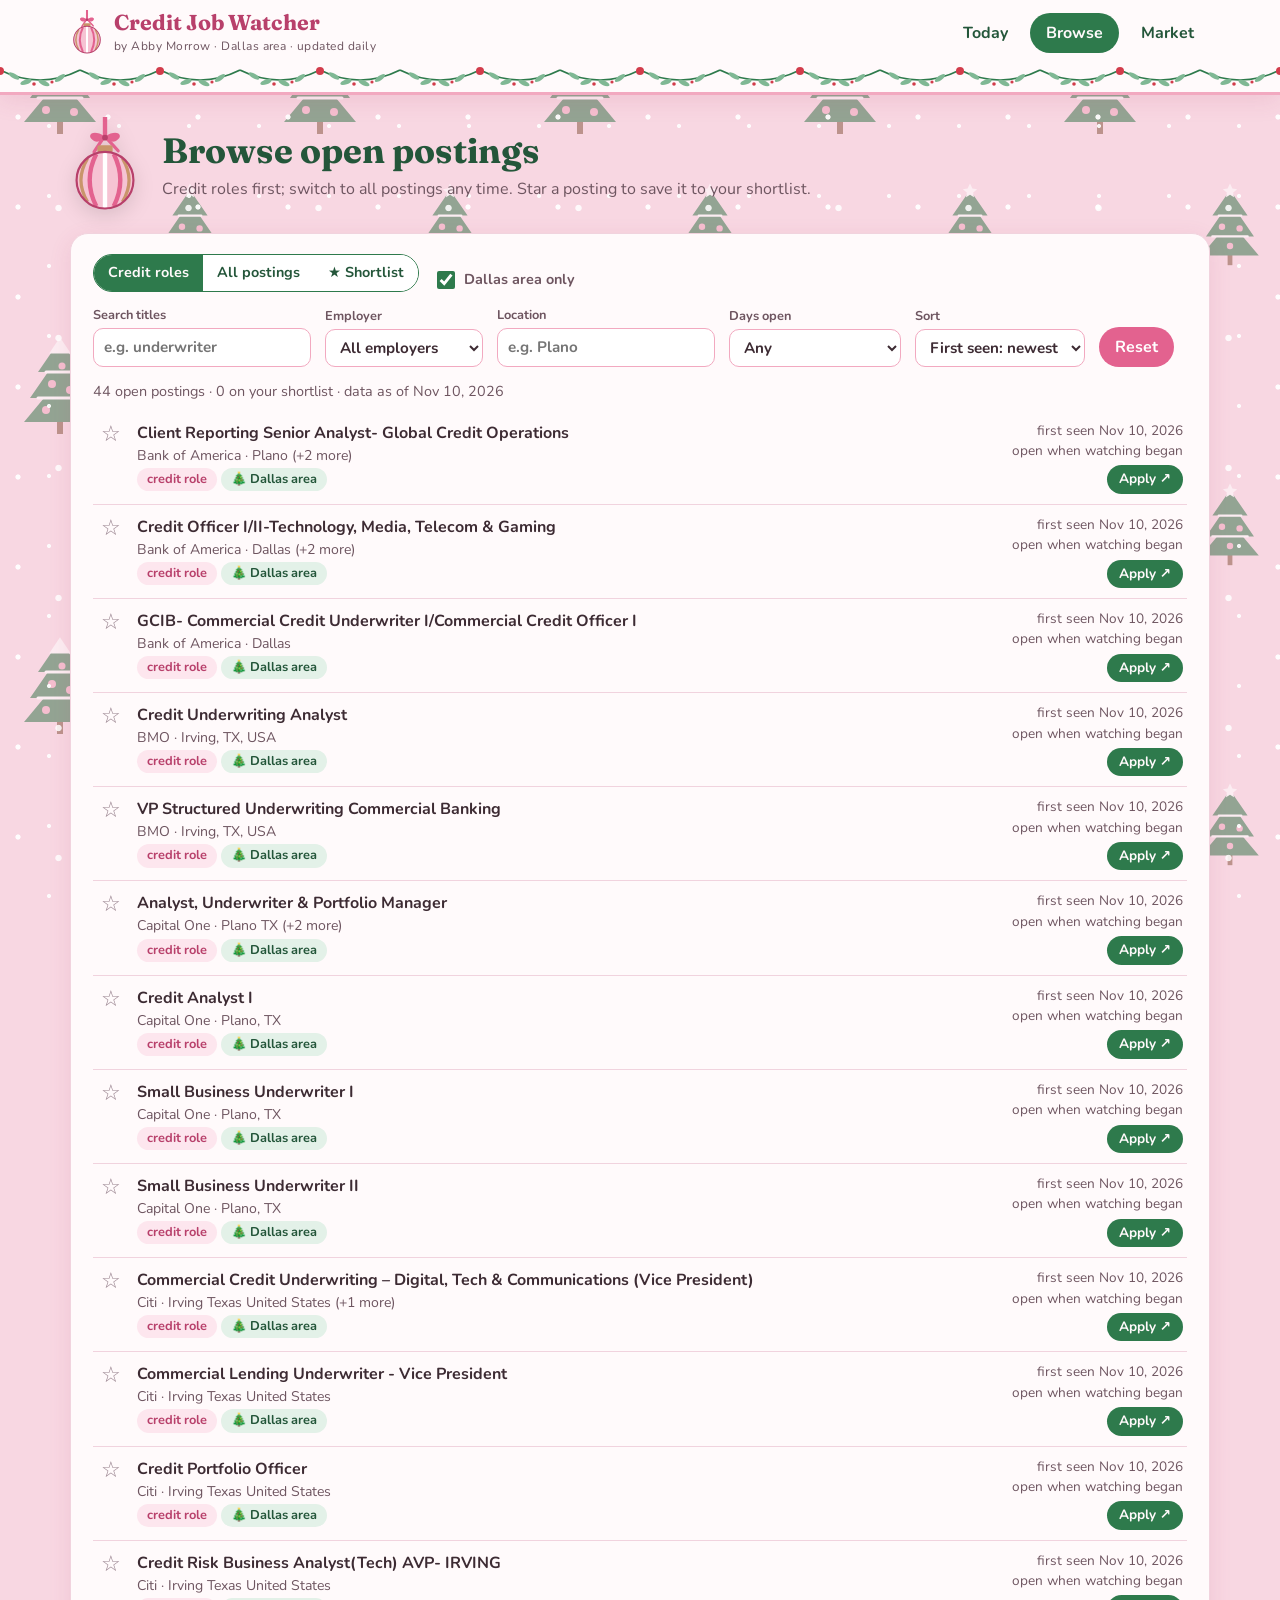
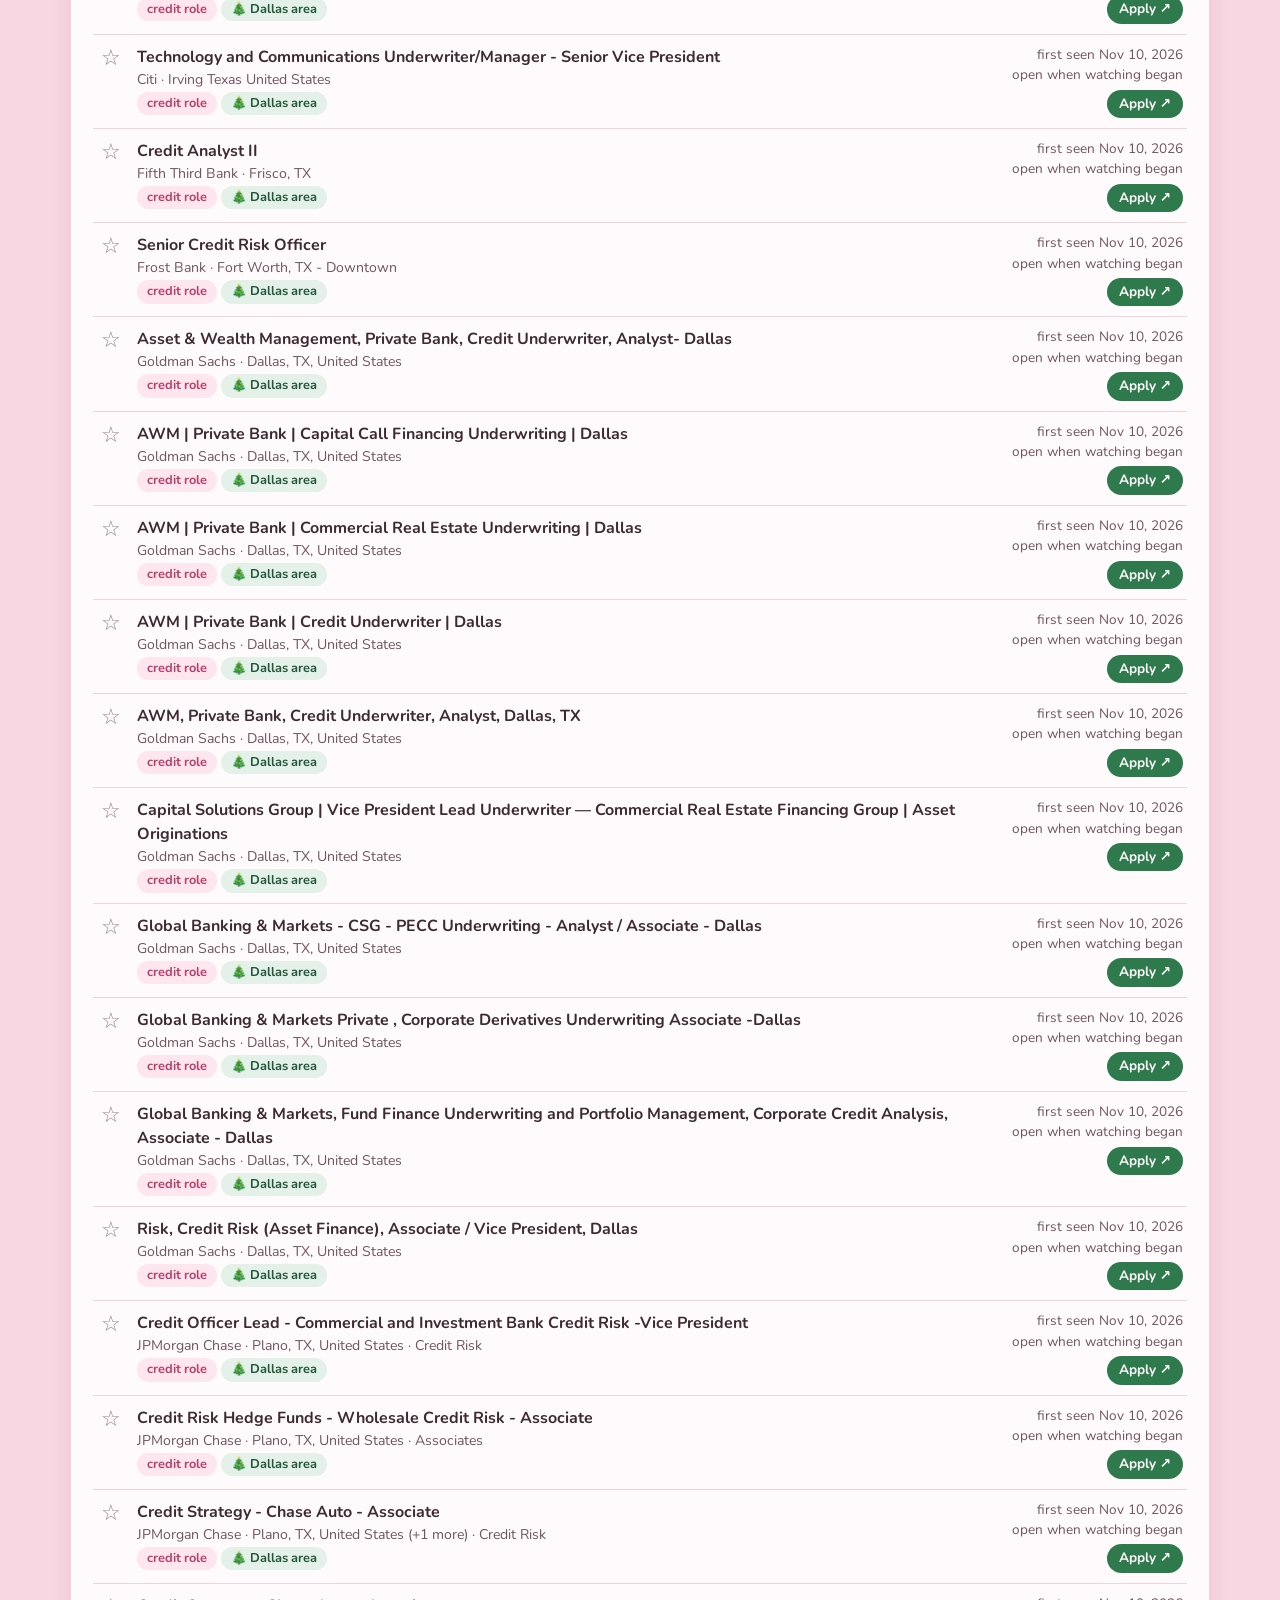
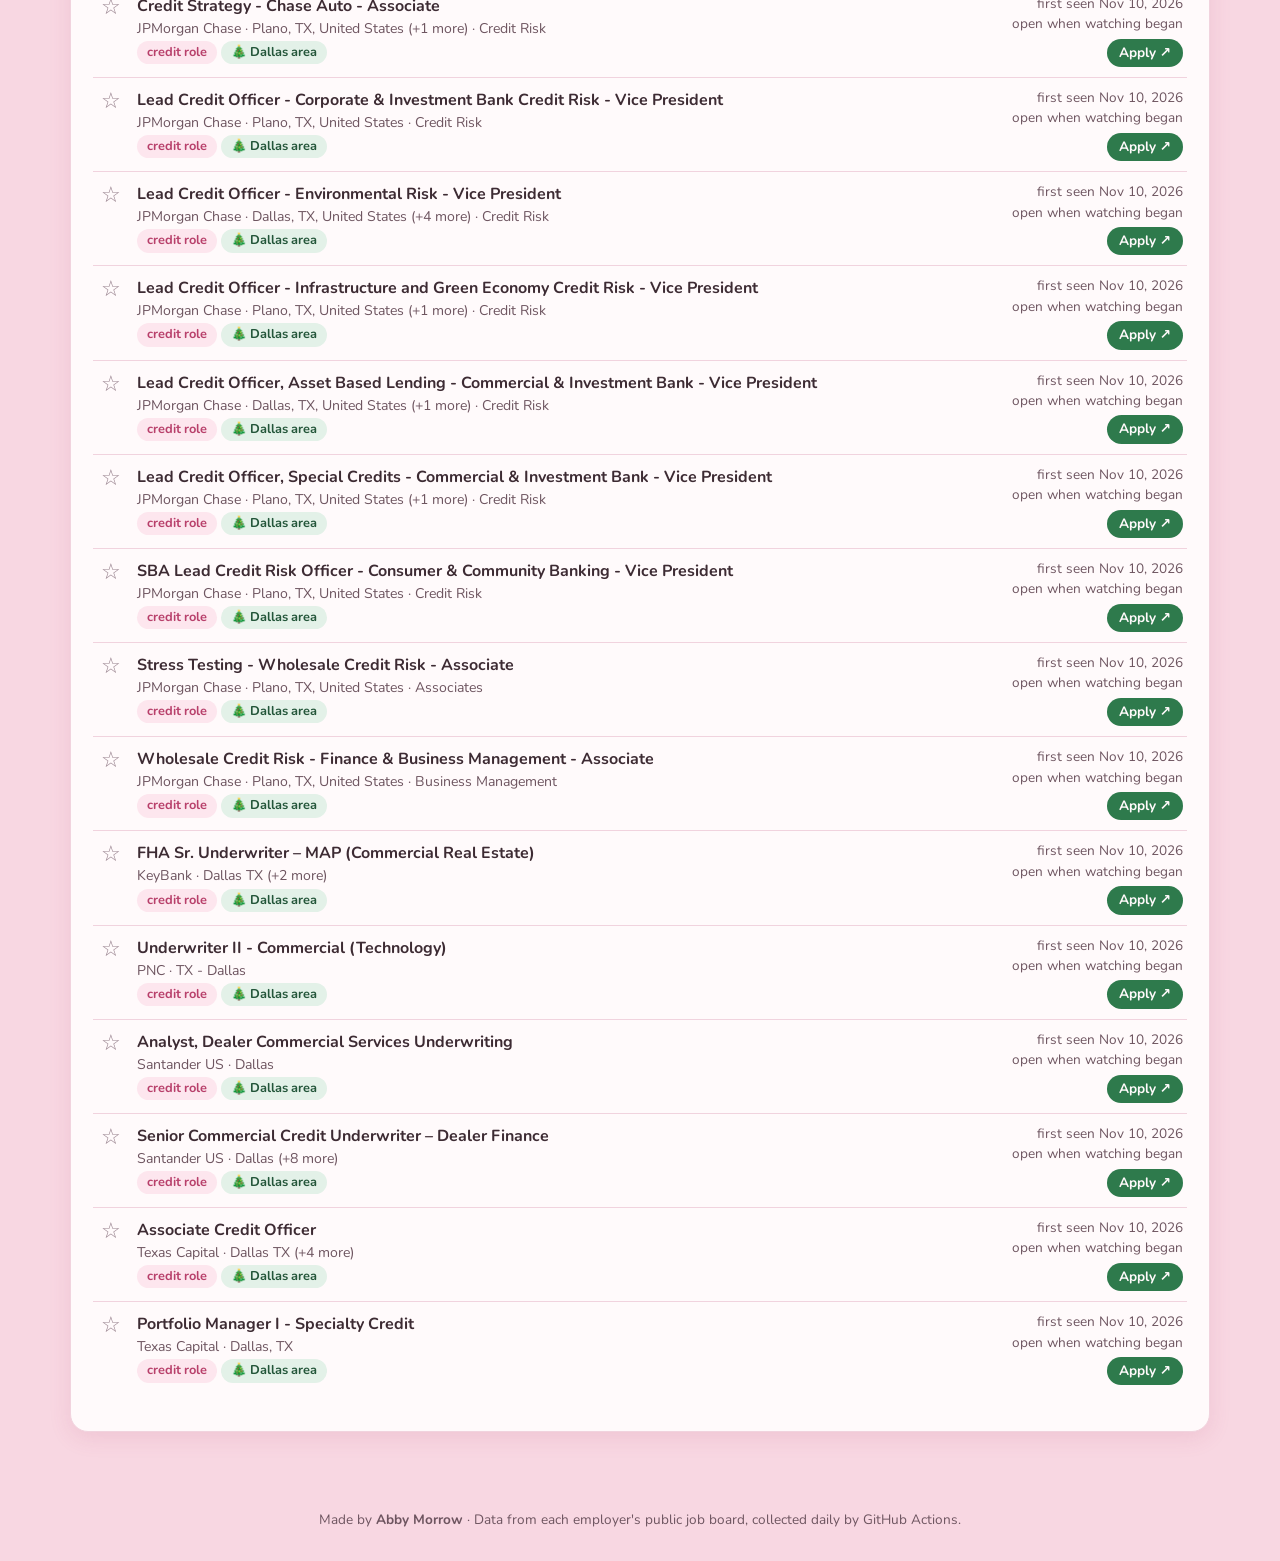
==== browse.html @ 388fac2d "Remove bow emojis Co-Authored-By: Claude Opus 5.5 <noreply@anthropic.com> Claude-Session: https://cl" ====
<!DOCTYPE html>
<html lang="en">
<head>
<meta charset="utf-8">
<meta name="viewport" content="width=device-width, initial-scale=1">
<title>Browse · Dallas Credit Job Watcher</title>
<meta name="description" content="A daily watch of credit analyst openings at Dallas-area lenders.">
<meta name="theme-color" content="#e3628f">
<link rel="manifest" href="manifest.webmanifest">
<link rel="icon" href="icons/ornament.svg" type="image/svg+xml">
<link rel="apple-touch-icon" href="icons/icon-192.png">
<link rel="preconnect" href="https://fonts.googleapis.com">
<link rel="stylesheet" href="https://fonts.googleapis.com/css2?family=Fraunces:wght@600;700&family=Nunito:wght@400;700&display=swap">
<link rel="stylesheet" href="assets/style.css">
</head>
<body>
<nav class="nav">
  <div class="nav-inner">
    <a class="brand" href="./"><img src="icons/ornament.svg" alt=""><span><b>Credit Job Watcher</b><small>by Abby Morrow · Dallas area · updated daily</small></span></a>
    <div class="nav-links">
      <a href="./">Today</a>
      <a href="browse.html" aria-current="page">Browse</a>
      <a href="market.html">Market</a>
    </div>
  </div>
  <span class="garland" aria-hidden="true"></span>
</nav>
<main>
<div class="offline-note">You're offline: showing the last data this device loaded.</div>
<div class="hero">
  <img class="mascot" src="assets/snoopy.png" alt="" onerror="this.src='icons/ornament.svg';this.onerror=null;this.style.width='70px'">
  <div><h1>Browse open postings</h1><p>Credit roles first; switch to all postings any time. Star a posting to save it to your shortlist.</p></div>
</div>
<div class="card">
  <div class="controls">
    <div class="seg" role="group" aria-label="Which postings">
      <button id="mode-role" aria-pressed="true">Credit roles</button>
      <button id="mode-all" aria-pressed="false">All postings</button>
      <button id="mode-star" aria-pressed="false">★ Shortlist</button>
    </div>
    <label class="check"><input type="checkbox" id="f-dallas" checked> Dallas area only</label>
  </div>
  <div class="controls">
    <label>Search titles<input id="f-q" type="search" placeholder="e.g. underwriter"></label>
    <label>Employer<select id="f-emp"><option value="">All employers</option></select></label>
    <label>Location<input id="f-loc" type="search" list="loc-list" placeholder="e.g. Plano"><datalist id="loc-list"></datalist></label>
    <label>Days open<select id="f-days">
      <option value="">Any</option><option value="0-1">New (0–1 days)</option><option value="0-7">7 days or less</option>
      <option value="8-30">8–30 days</option><option value="31-9999">More than 30 days</option></select></label>
    <label>Sort<select id="f-sort"><option value="new">First seen: newest</option><option value="old">First seen: oldest</option></select></label>
    <button class="btn" id="f-reset" type="button">Reset</button>
  </div>
  <p class="count" id="count"></p>
  <ul class="jobs" id="list"></ul>
  <p style="text-align:center"><button class="btn" id="more" type="button" hidden>Show more</button></p>
</div>
</main>
<footer>Made by <b>Abby Morrow</b> · Data from each employer's public job board, collected daily by GitHub Actions.</footer>
<script src="assets/common.js"></script>
<script src="assets/charts.js"></script>
<script src="assets/browse.js"></script>
</body>
</html>
---- assets/style.css ----
/* Pink Christmas theme — shared by every page. */
:root {
  --pink-bg: #f8d7e2;
  --pink: #f2a9c0;
  --rose: #e3628f;          /* credit-role series */
  --rose-deep: #b8406b;
  --berry: #d23c4b;
  --green: #2e7a4c;         /* all-postings series */
  --green-deep: #24563a;
  --mint: #a9d3bb;
  --gold: #c9956b;
  --cream: #fffafb;
  --snow: #ffffff;
  --ink: #3d2b33;
  --ink-2: #6e5560;
  --ink-3: #9a8590;
  --line: #f1d3de;
  --radius: 18px;
  --shadow: 0 6px 22px rgba(184, 64, 107, .12);
  --font-head: "Fraunces", "Playfair Display", Georgia, "Times New Roman", serif;
  --font-body: "Nunito", "Segoe UI", system-ui, -apple-system, sans-serif;
}

* { box-sizing: border-box; }
html { scroll-behavior: smooth; }
body {
  margin: 0;
  color: var(--ink);
  font: 16px/1.5 var(--font-body);
  background-color: var(--pink-bg);
  /* falling snow + little trees, drawn in CSS so the site needs no image downloads */
  background-image:
    radial-gradient(circle at 20% 30%, rgba(255,255,255,.95) 0 2.2px, transparent 3px),
    radial-gradient(circle at 70% 80%, rgba(255,255,255,.9) 0 1.6px, transparent 2.4px),
    radial-gradient(circle at 45% 60%, rgba(255,255,255,.85) 0 2.8px, transparent 3.6px),
    url("../icons/tree.svg");
  background-size: 90px 90px, 70px 70px, 130px 130px, 260px 300px;
  background-attachment: fixed;
}

a { color: var(--rose-deep); }
a:hover { color: var(--berry); }

/* ---------- navigation ---------- */
.nav {
  position: sticky; top: 0; z-index: 10;
  background: var(--cream);
  border-bottom: 3px solid var(--pink);
  box-shadow: var(--shadow);
}
.nav-inner {
  max-width: 1180px; margin: 0 auto; padding: 10px 20px;
  display: flex; align-items: center; gap: 18px; flex-wrap: wrap;
}
.brand { display: flex; align-items: center; gap: 10px; text-decoration: none; color: var(--ink); }
.brand img { width: 34px; height: 46px; }
.brand b { font: 700 1.35rem/1 var(--font-head); color: var(--rose-deep); }
.brand small { display: block; font-size: .75rem; color: var(--ink-2); letter-spacing: .04em; }
.nav-links { display: flex; gap: 6px; margin-left: auto; flex-wrap: wrap; }
.nav-links a {
  padding: 8px 16px; border-radius: 999px; text-decoration: none;
  color: var(--green-deep); font-weight: 700;
}
.nav-links a:hover { background: var(--pink-bg); }
.nav-links a[aria-current="page"] { background: var(--green); color: var(--cream); }
.garland { display: block; width: 100%; height: 26px; background: url("../icons/garland.svg") repeat-x center / auto 26px; }

/* ---------- layout ---------- */
main { max-width: 1180px; margin: 0 auto; padding: 22px 20px 60px; }
.hero {
  display: flex; align-items: center; gap: 22px; flex-wrap: wrap;
  margin-bottom: 18px;
}
.hero h1 { font: 700 2.2rem/1.15 var(--font-head); margin: 0; color: var(--green-deep); }
.hero p { margin: 6px 0 0; color: var(--ink-2); }
.mascot { width: 130px; height: auto; filter: drop-shadow(0 6px 10px rgba(0,0,0,.12)); }
.offline-note {
  display: none; background: var(--cream); border: 2px dashed var(--rose);
  border-radius: 12px; padding: 8px 14px; margin-bottom: 14px; color: var(--rose-deep);
}
body.offline .offline-note { display: block; }

.card {
  background: var(--cream); border-radius: var(--radius); box-shadow: var(--shadow);
  border: 1px solid var(--line); padding: 20px 22px; margin-bottom: 18px;
}
.card h2 { font: 700 1.3rem/1.25 var(--font-head); margin: 0 0 6px; color: var(--green-deep); }
.card h2 .bow { color: var(--rose); }
.card p.lede { margin: 0 0 14px; color: var(--ink-2); max-width: 75ch; }

.tiles { display: grid; grid-template-columns: repeat(auto-fit, minmax(190px, 1fr)); gap: 14px; margin-bottom: 18px; }
.tile {
  background: var(--cream); border-radius: var(--radius); padding: 16px 18px;
  border: 1px solid var(--line); box-shadow: var(--shadow); position: relative; overflow: hidden;
}
.tile::after { /* little ornament in the corner */
  content: ""; position: absolute; right: 10px; top: 0; width: 22px; height: 34px;
  background: url("../icons/ornament.svg") no-repeat center / contain; opacity: .9;
}
.tile .label { font-size: .85rem; color: var(--ink-2); font-weight: 700; text-transform: uppercase; letter-spacing: .05em; }
.tile .value { font: 700 2.3rem/1.1 var(--font-head); color: var(--ink); margin-top: 4px; }
.tile .sub { font-size: .85rem; color: var(--ink-3); }

/* ---------- tables & lists ---------- */
table { width: 100%; border-collapse: collapse; font-size: .95rem; }
th, td { text-align: left; padding: 8px 10px; border-bottom: 1px solid var(--line); vertical-align: top; }
th { color: var(--ink-2); font-size: .8rem; text-transform: uppercase; letter-spacing: .05em; }
td.num, th.num { text-align: right; font-variant-numeric: tabular-nums; }
.scroll { max-height: 520px; overflow: auto; border-radius: 12px; }

.pill {
  display: inline-flex; align-items: center; gap: 5px; border-radius: 999px;
  padding: 2px 10px; font-size: .8rem; font-weight: 700; white-space: nowrap;
}
.pill.ok { background: #e3f1e8; color: var(--green-deep); }
.pill.fail { background: #fbe1e4; color: #9c2433; }
.pill.role { background: #fde6ee; color: var(--rose-deep); }
.pill.dfw { background: #e3f1e8; color: var(--green-deep); }

.jobs { list-style: none; margin: 0; padding: 0; }
.jobs li {
  display: grid; grid-template-columns: auto 1fr auto; gap: 4px 12px; align-items: start;
  padding: 10px 4px; border-bottom: 1px solid var(--line);
}
.jobs li:last-child { border-bottom: 0; }
.jobs .title { font-weight: 700; color: var(--ink); text-decoration: none; }
.jobs .title:hover { color: var(--rose-deep); text-decoration: underline; }
.jobs .meta { font-size: .88rem; color: var(--ink-2); }
.jobs .side { text-align: right; font-size: .85rem; color: var(--ink-2); white-space: nowrap; }
.apply {
  display: inline-block; margin-top: 4px; padding: 4px 12px; border-radius: 999px;
  background: var(--green); color: var(--cream); text-decoration: none; font-weight: 700; font-size: .85rem;
}
.apply:hover { background: var(--green-deep); color: var(--cream); }
.star {
  border: 0; background: none; cursor: pointer; font-size: 1.4rem; line-height: 1;
  color: var(--ink-3); padding: 2px 4px; border-radius: 8px;
}
.star[aria-pressed="true"] { color: var(--rose); }
.star:hover { background: var(--pink-bg); }
.empty { color: var(--ink-3); font-style: italic; padding: 10px 0; }

/* ---------- controls ---------- */
.controls { display: flex; flex-wrap: wrap; gap: 10px 14px; align-items: end; margin-bottom: 14px; }
.controls label { display: flex; flex-direction: column; gap: 3px; font-size: .8rem; font-weight: 700; color: var(--ink-2); }
.controls input, .controls select {
  font: inherit; font-size: .95rem; padding: 7px 10px; border-radius: 10px;
  border: 1.5px solid var(--pink); background: var(--snow); color: var(--ink); min-width: 150px;
}
.controls input:focus, .controls select:focus { outline: 3px solid var(--mint); border-color: var(--green); }
.seg { display: inline-flex; border: 1.5px solid var(--green); border-radius: 999px; overflow: hidden; }
.seg button {
  font: inherit; font-weight: 700; font-size: .9rem; border: 0; background: var(--snow);
  color: var(--green-deep); padding: 7px 14px; cursor: pointer;
}
.seg button[aria-pressed="true"] { background: var(--green); color: var(--cream); }
.check { flex-direction: row !important; align-items: center; gap: 6px !important; font-size: .9rem !important; }
.btn {
  font: inherit; font-weight: 700; border: 0; border-radius: 999px; padding: 8px 16px;
  background: var(--rose); color: var(--snow); cursor: pointer;
}
.btn:hover { background: var(--rose-deep); }
.count { color: var(--ink-2); font-size: .9rem; margin: 0 0 8px; }

/* ---------- charts ---------- */
.chart { position: relative; width: 100%; }
.chart svg { display: block; width: 100%; height: auto; overflow: visible; }
.chart .grid line { stroke: #f0dfe6; stroke-width: 1; }
.chart .axis text, .chart .lbl { fill: var(--ink-2); font: 12px var(--font-body); }
.chart .val { fill: var(--ink); font: 700 12px var(--font-body); }
.chart .hit { fill: transparent; cursor: crosshair; }
.chart .xhair { stroke: var(--ink-3); stroke-width: 1; stroke-dasharray: 3 3; }
.legend { display: flex; gap: 16px; flex-wrap: wrap; font-size: .9rem; color: var(--ink-2); margin: 0 0 8px; }
.legend i { display: inline-block; width: 14px; height: 4px; border-radius: 2px; vertical-align: middle; margin-right: 6px; }
.tip {
  position: absolute; pointer-events: none; z-index: 5; background: var(--ink); color: var(--cream);
  padding: 6px 10px; border-radius: 10px; font-size: .85rem; white-space: nowrap;
  transform: translate(-50%, calc(-100% - 10px)); opacity: 0; transition: opacity .1s;
}
.tip.on { opacity: 1; }
details.table-view { margin-top: 10px; font-size: .9rem; }
details.table-view summary { cursor: pointer; color: var(--rose-deep); font-weight: 700; }

footer { text-align: center; color: var(--ink-2); font-size: .85rem; padding: 0 20px 30px; }

@media (max-width: 640px) {
  .hero h1 { font-size: 1.7rem; }
  .mascot { width: 96px; }
  .jobs li { grid-template-columns: auto 1fr; }
  .jobs .side { grid-column: 2; text-align: left; }
}

/* fixes after the first visual check */
.controls .check input { min-width: 0; width: 18px; height: 18px; padding: 0; accent-color: var(--green); }
.tile .label { padding-right: 26px; }
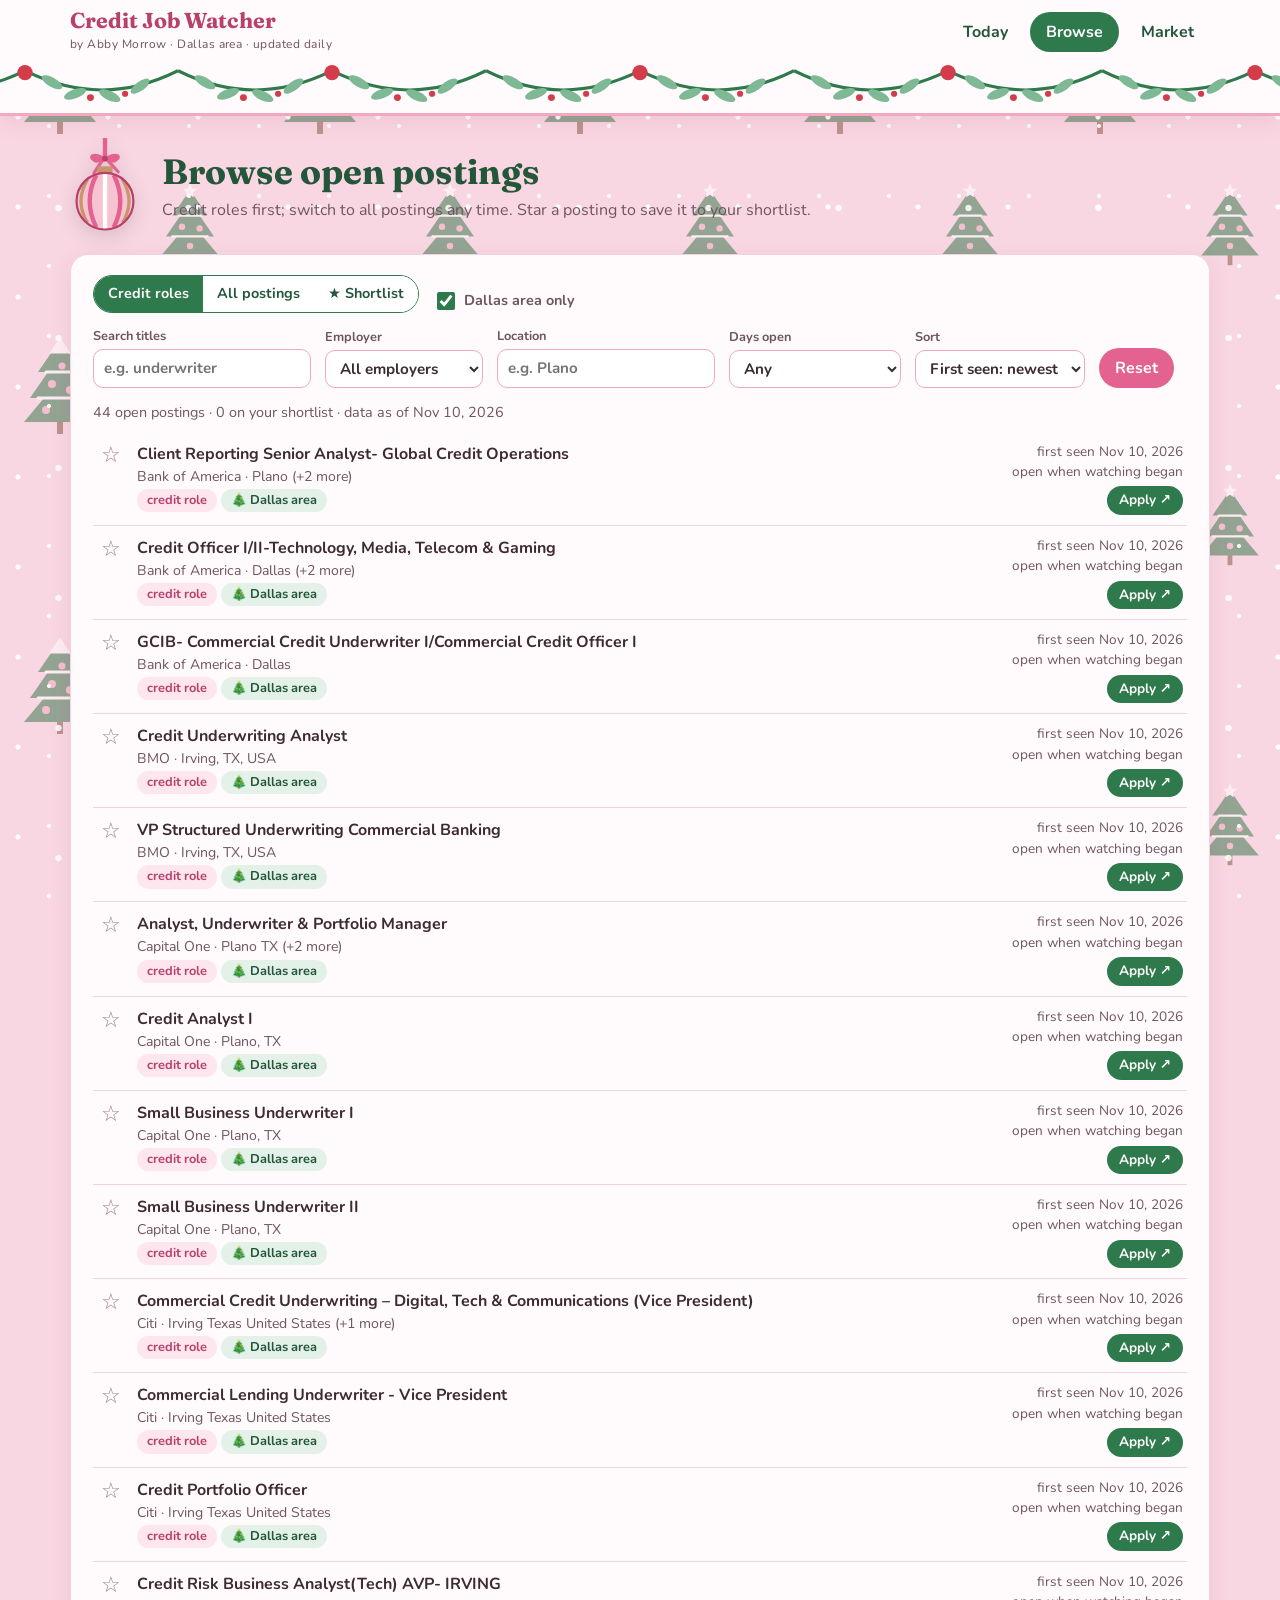
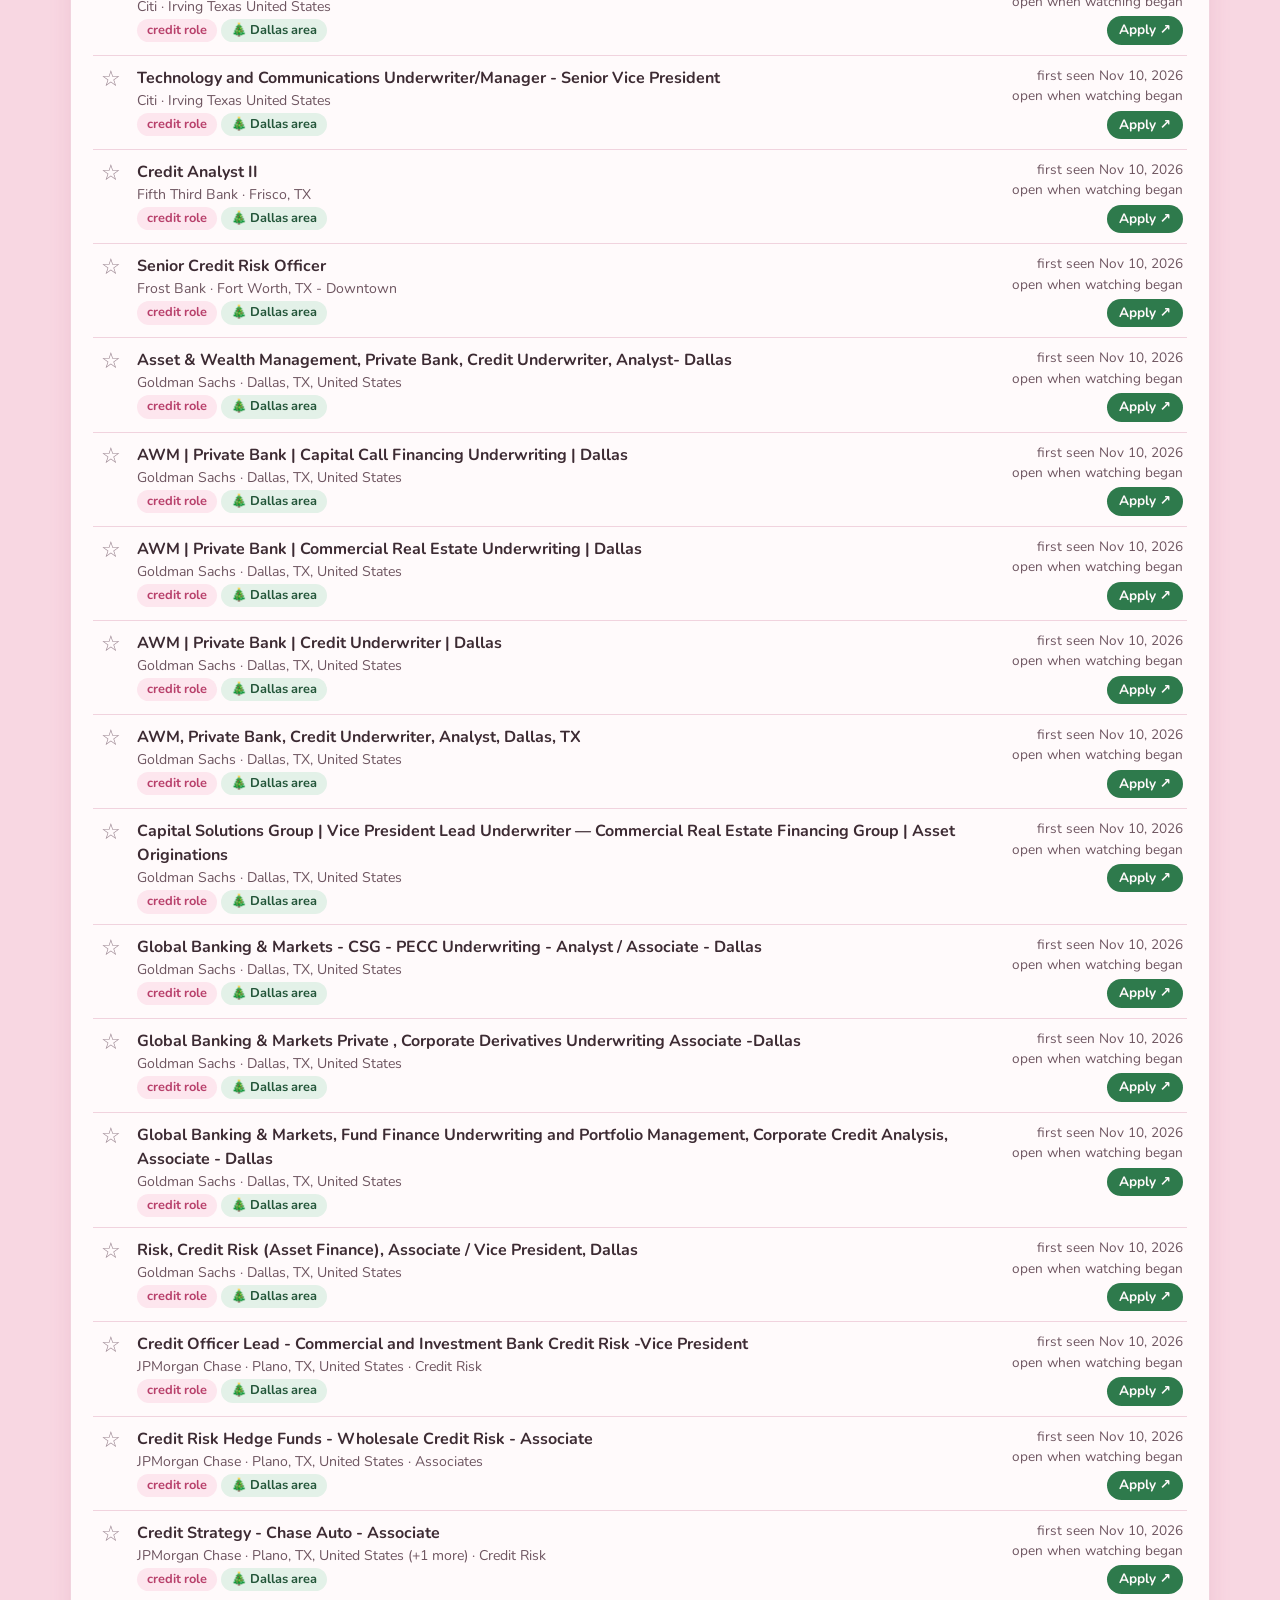
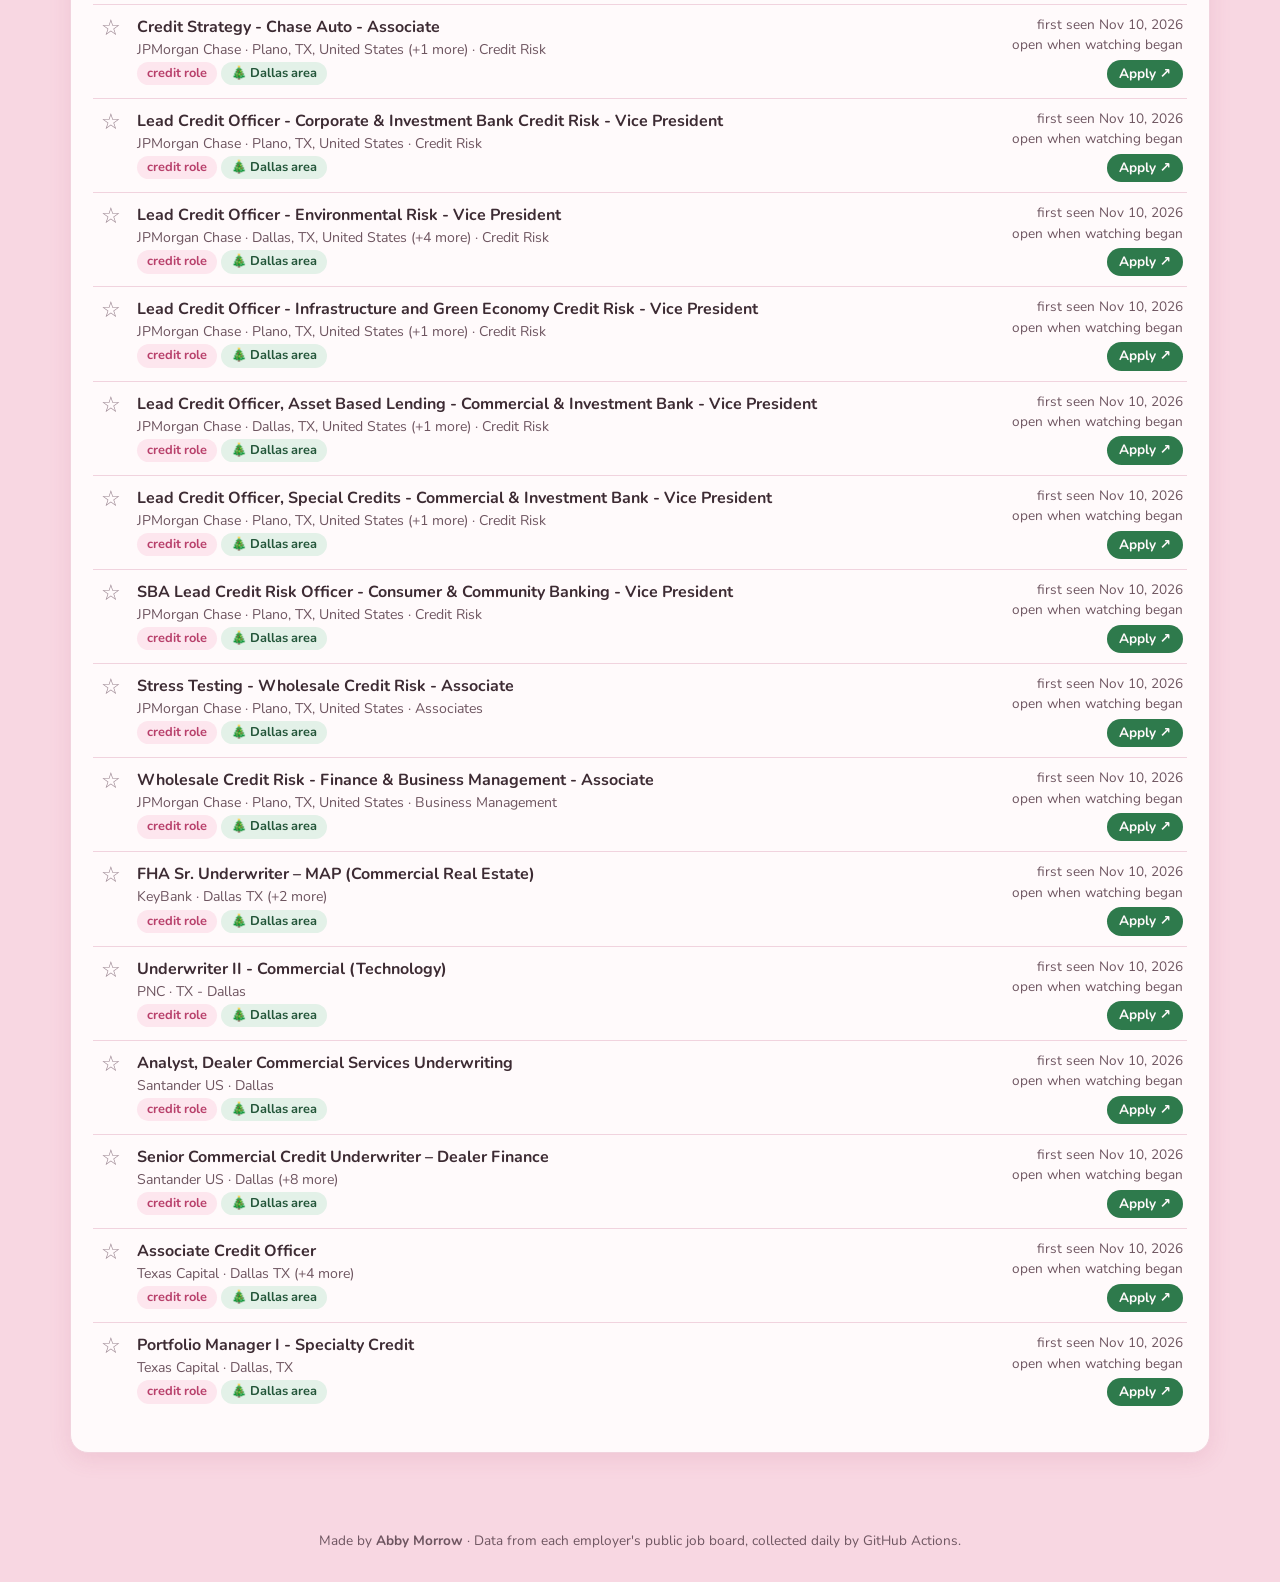
==== commit 8225f5f1: "Remove the duplicate ornament from the navigation bar Co-Authored-By: Claude Opus 5.5 <noreply@anthr" ====
--- a/browse.html
+++ b/browse.html
@@ -16,7 +16,7 @@
 <body>
 <nav class="nav">
   <div class="nav-inner">
-    <a class="brand" href="./"><img src="icons/ornament.svg" alt=""><span><b>Credit Job Watcher</b><small>by Abby Morrow · Dallas area · updated daily</small></span></a>
+    <a class="brand" href="./"><span><b>Credit Job Watcher</b><small>by Abby Morrow · Dallas area · updated daily</small></span></a>
     <div class="nav-links">
       <a href="./">Today</a>
       <a href="browse.html" aria-current="page">Browse</a>
--- a/assets/style.css
+++ b/assets/style.css
@@ -63,7 +63,7 @@
 }
 .nav-links a:hover { background: var(--pink-bg); }
 .nav-links a[aria-current="page"] { background: var(--green); color: var(--cream); }
-.garland { display: block; width: 100%; height: 26px; background: url("../icons/garland.svg") repeat-x center / auto 26px; }
+.garland { display: block; width: 100%; height: 50px; background: url("../icons/garland.svg") repeat-x center / auto 50px; }
 
 /* ---------- layout ---------- */
 main { max-width: 1180px; margin: 0 auto; padding: 22px 20px 60px; }
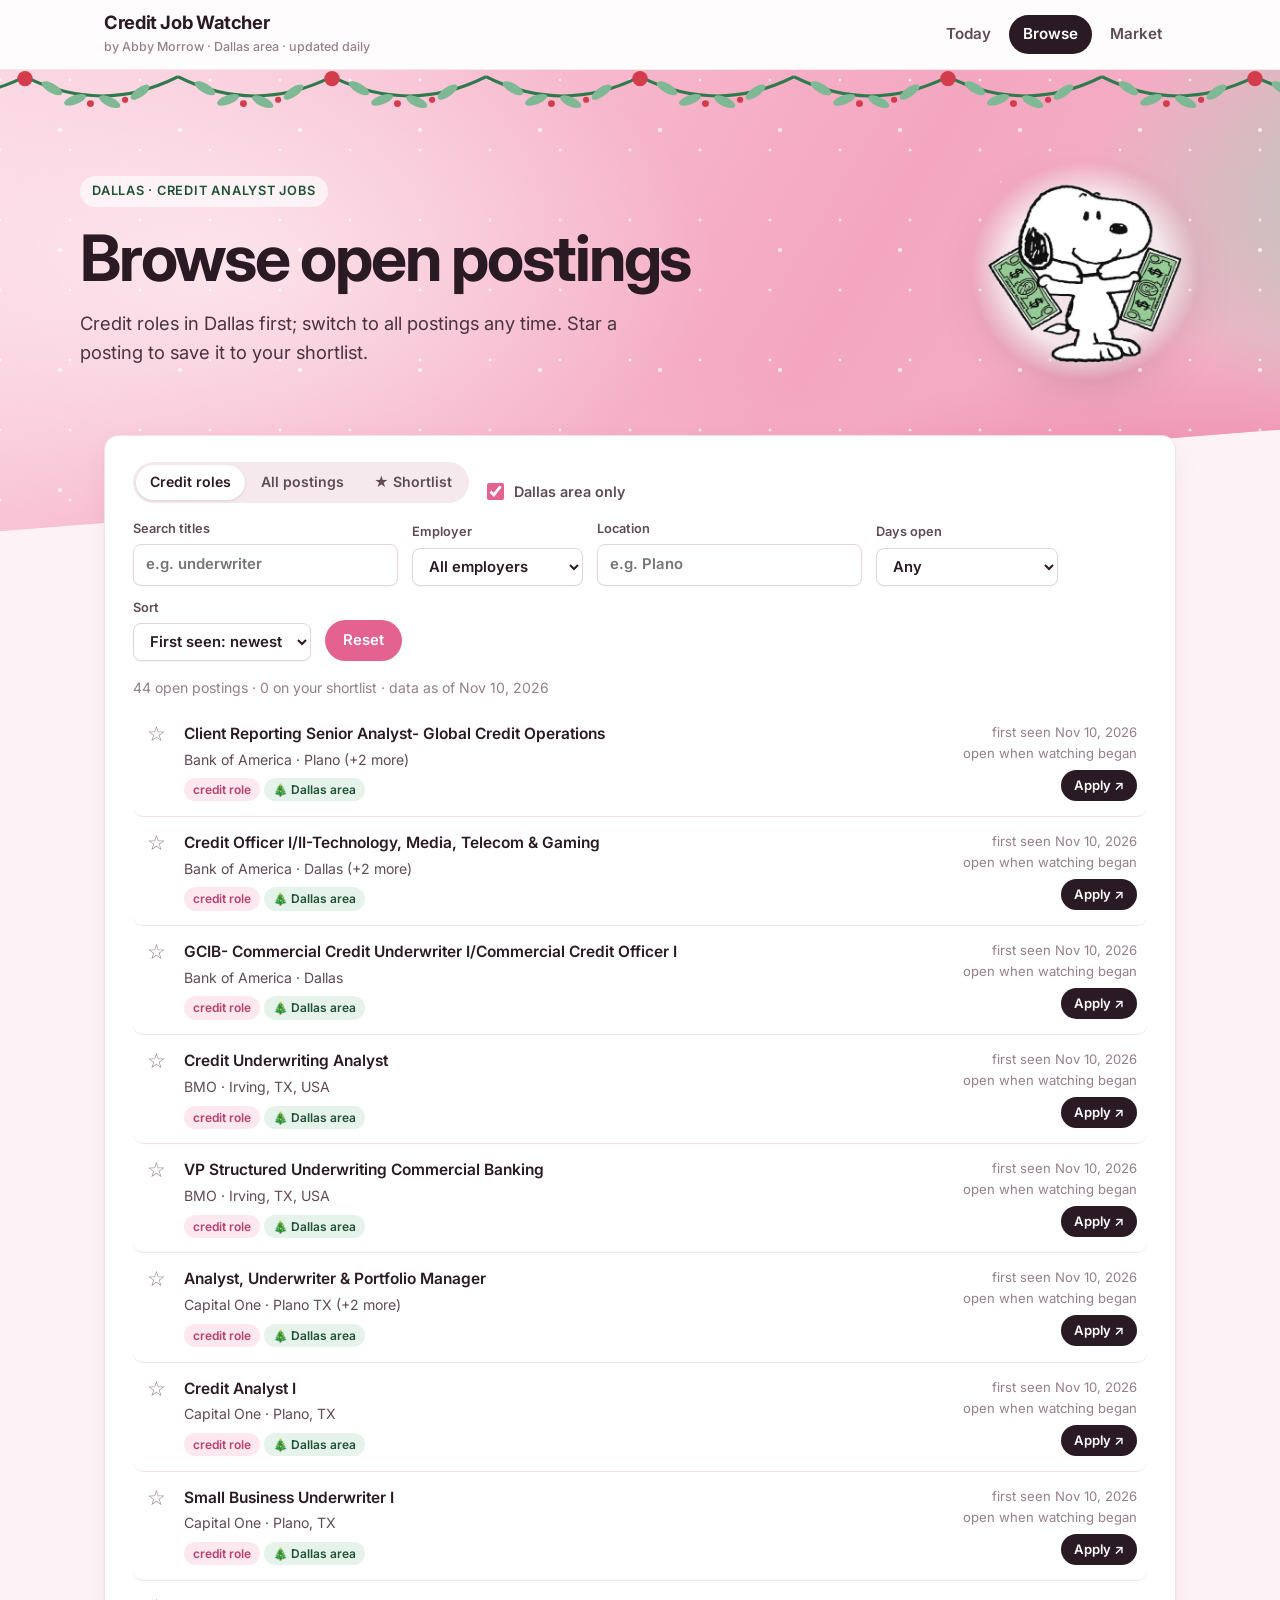
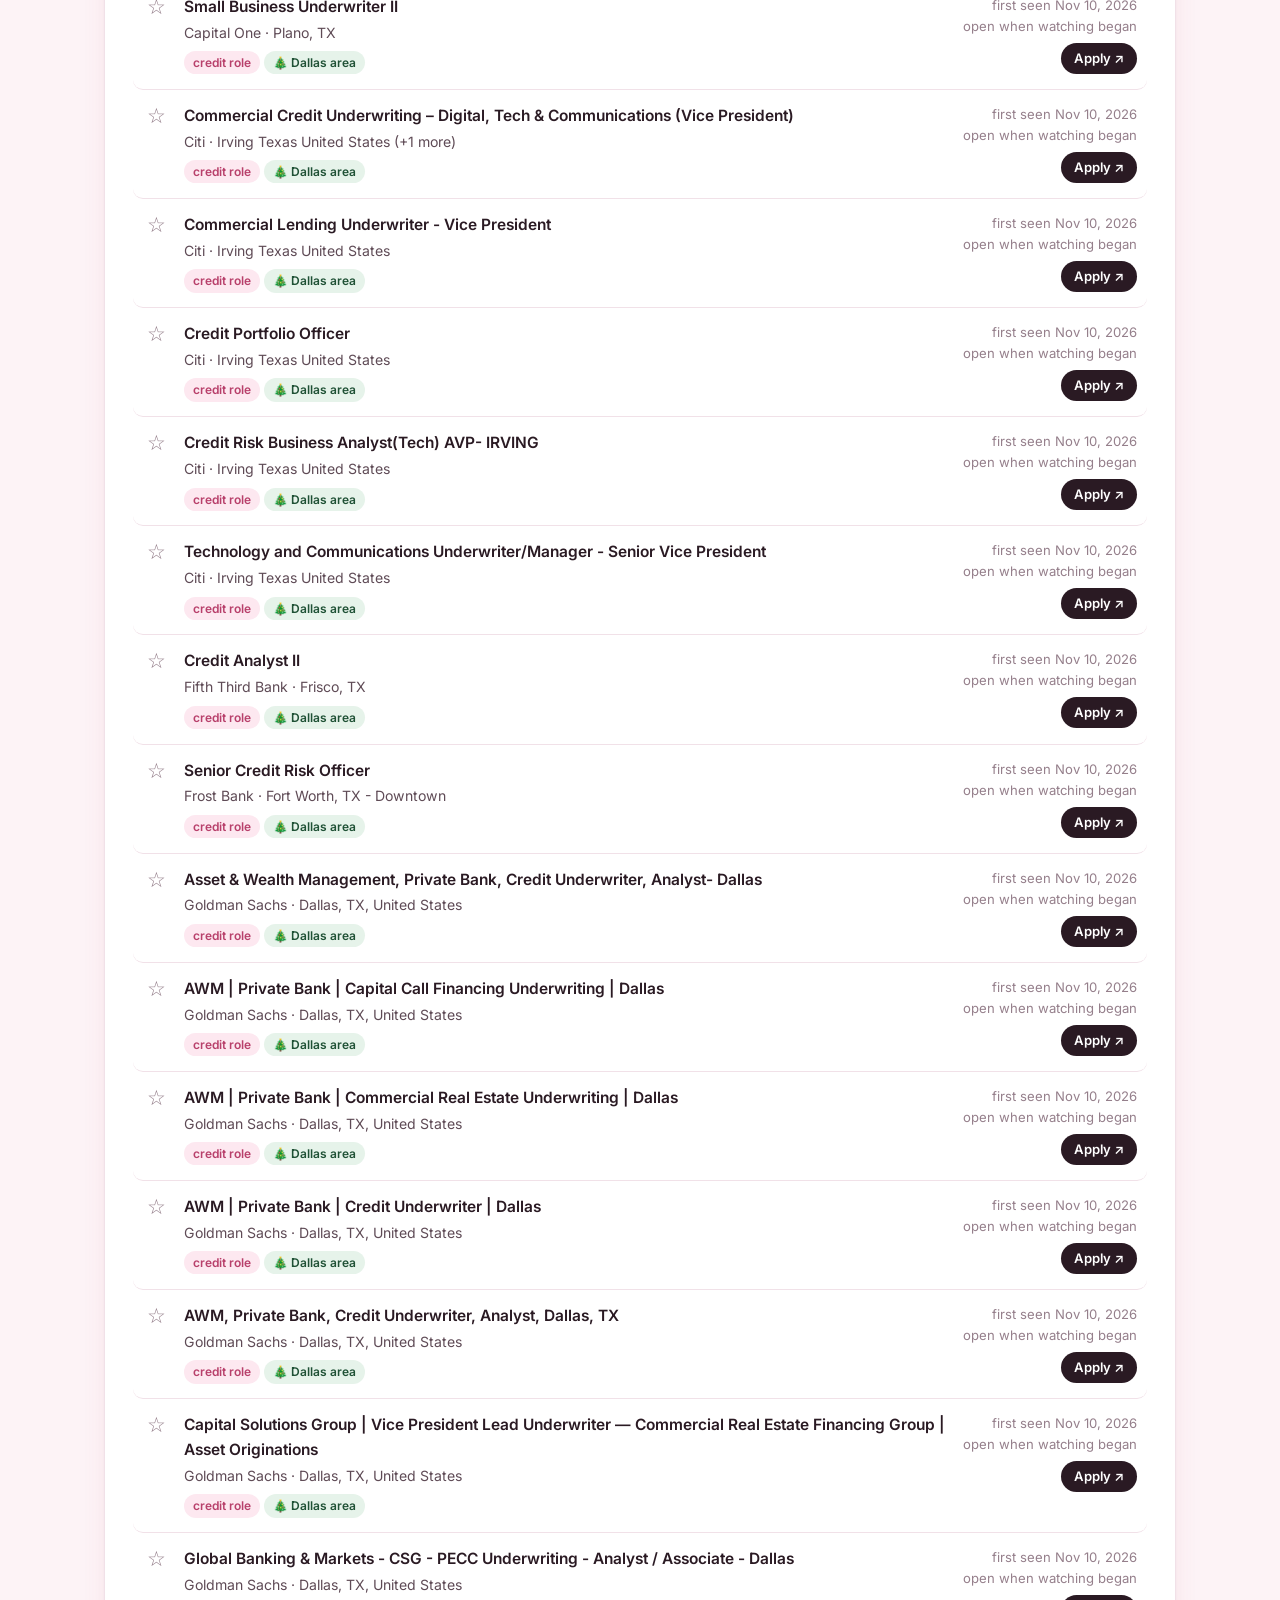
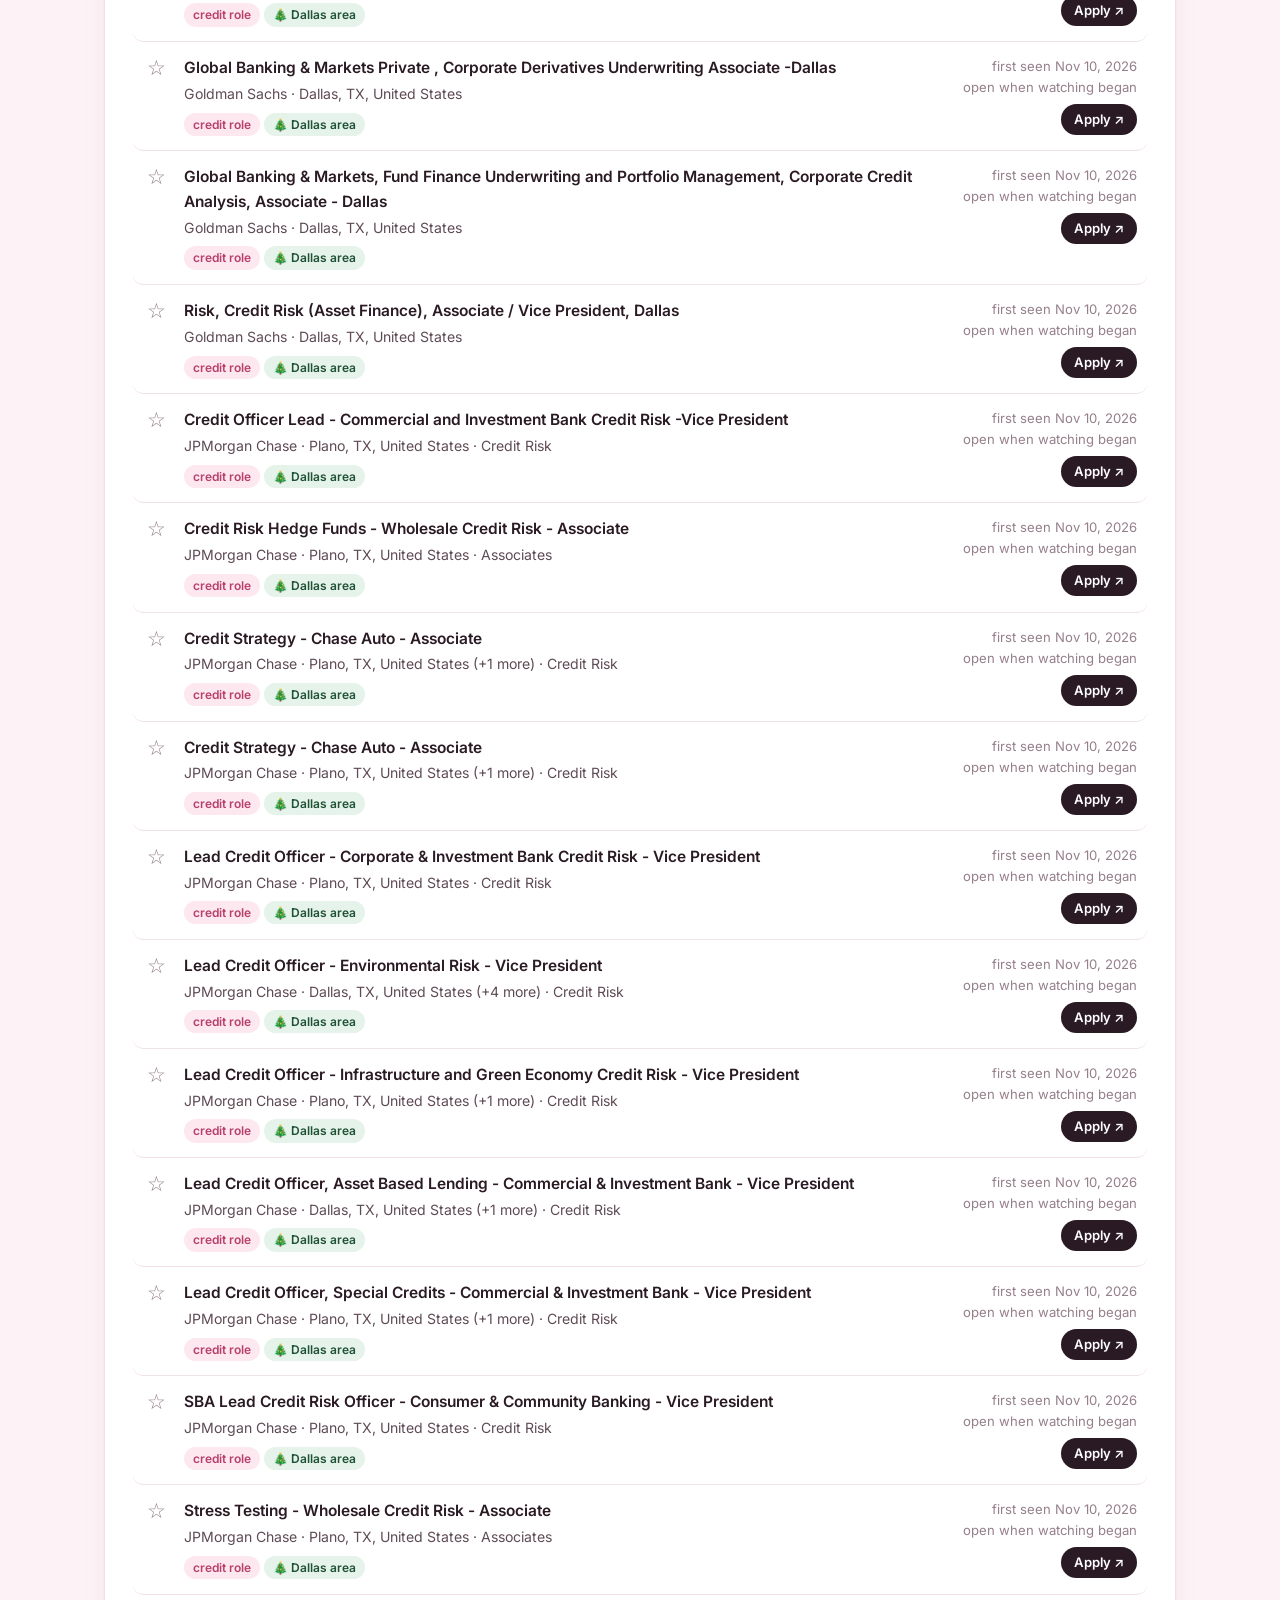
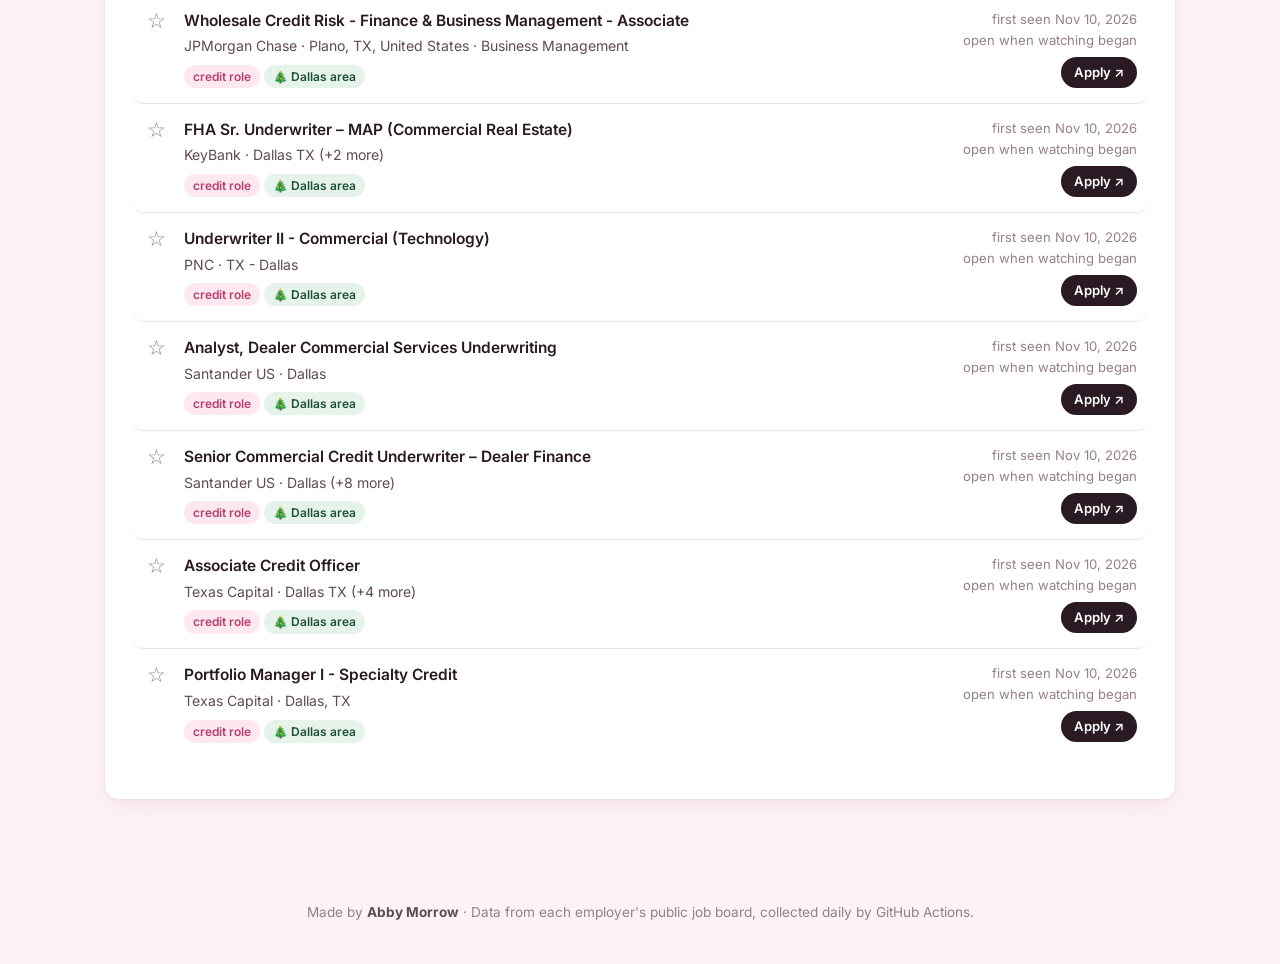
==== commit b72d383b: "Restyle the site with a sleeker layout: angled gradient hero, frosted nav, Inter type, lighter cards" ====
--- a/browse.html
+++ b/browse.html
@@ -10,7 +10,7 @@
 <link rel="icon" href="icons/ornament.svg" type="image/svg+xml">
 <link rel="apple-touch-icon" href="icons/icon-192.png">
 <link rel="preconnect" href="https://fonts.googleapis.com">
-<link rel="stylesheet" href="https://fonts.googleapis.com/css2?family=Fraunces:wght@600;700&family=Nunito:wght@400;700&display=swap">
+<link rel="stylesheet" href="https://fonts.googleapis.com/css2?family=Inter:wght@400;500;600;700&display=swap">
 <link rel="stylesheet" href="assets/style.css">
 </head>
 <body>
@@ -25,12 +25,19 @@
   </div>
   <span class="garland" aria-hidden="true"></span>
 </nav>
+<header class="hero-band">
+  <div class="hero">
+    <div class="hero-text">
+      <span class="eyebrow">Dallas · Credit analyst jobs</span>
+      <h1>Browse open postings</h1>
+      <p>Credit roles in Dallas first; switch to all postings any time. Star a posting to save it to your shortlist.</p>
+      
+    </div>
+    <img class="mascot" src="assets/snoopy.png" alt="Snoopy holding money" onerror="this.src='icons/ornament.svg';this.onerror=null">
+  </div>
+</header>
 <main>
 <div class="offline-note">You're offline: showing the last data this device loaded.</div>
-<div class="hero">
-  <img class="mascot" src="assets/snoopy.png" alt="" onerror="this.src='icons/ornament.svg';this.onerror=null;this.style.width='70px'">
-  <div><h1>Browse open postings</h1><p>Credit roles first; switch to all postings any time. Star a posting to save it to your shortlist.</p></div>
-</div>
 <div class="card">
   <div class="controls">
     <div class="seg" role="group" aria-label="Which postings">
--- a/assets/style.css
+++ b/assets/style.css
@@ -1,195 +1,314 @@
-/* Pink Christmas theme — shared by every page. */
+/* Sleek pink Christmas theme — shared by every page.
+   Layout ideas: a full-width angled gradient hero, a frosted sticky nav,
+   lots of white space, thin borders and soft layered shadows. */
 :root {
-  --pink-bg: #f8d7e2;
+  --pink-bg: #fdf3f6;       /* page background */
   --pink: #f2a9c0;
-  --rose: #e3628f;          /* credit-role series */
+  --rose: #e3628f;          /* credit-role series, primary accent */
   --rose-deep: #b8406b;
   --berry: #d23c4b;
   --green: #2e7a4c;         /* all-postings series */
-  --green-deep: #24563a;
+  --green-deep: #1f5135;
   --mint: #a9d3bb;
   --gold: #c9956b;
-  --cream: #fffafb;
+  --cream: #ffffff;
   --snow: #ffffff;
-  --ink: #3d2b33;
-  --ink-2: #6e5560;
-  --ink-3: #9a8590;
-  --line: #f1d3de;
-  --radius: 18px;
-  --shadow: 0 6px 22px rgba(184, 64, 107, .12);
-  --font-head: "Fraunces", "Playfair Display", Georgia, "Times New Roman", serif;
-  --font-body: "Nunito", "Segoe UI", system-ui, -apple-system, sans-serif;
+  --ink: #2a1a23;
+  --ink-2: #5f4b56;
+  --ink-3: #957f8b;
+  --line: #f1e1e8;
+  --radius: 14px;
+  --shadow: 0 1px 2px rgba(42, 26, 35, .04), 0 8px 28px -6px rgba(184, 64, 107, .12);
+  --shadow-hover: 0 2px 4px rgba(42, 26, 35, .05), 0 18px 40px -10px rgba(184, 64, 107, .25);
+  --font-head: "Inter", "Segoe UI", system-ui, -apple-system, sans-serif;
+  --font-body: "Inter", "Segoe UI", system-ui, -apple-system, sans-serif;
+  --max: 1120px;
 }
 
 * { box-sizing: border-box; }
-html { scroll-behavior: smooth; }
+html { scroll-behavior: smooth; scroll-padding-top: 130px; }
 body {
   margin: 0;
   color: var(--ink);
-  font: 16px/1.5 var(--font-body);
-  background-color: var(--pink-bg);
-  /* falling snow + little trees, drawn in CSS so the site needs no image downloads */
+  font: 15.5px/1.6 var(--font-body);
+  background: var(--pink-bg);
+  -webkit-font-smoothing: antialiased;
+}
+a { color: var(--rose-deep); text-underline-offset: 3px; }
+a:hover { color: var(--berry); }
+
+/* ---------- navigation: frosted, sticky ---------- */
+.nav {
+  position: sticky; top: 0; z-index: 30;
+  background: rgba(255, 255, 255, .78);
+  backdrop-filter: saturate(180%) blur(14px);
+  -webkit-backdrop-filter: saturate(180%) blur(14px);
+  border-bottom: 1px solid rgba(241, 225, 232, .8);
+}
+.nav-inner {
+  max-width: var(--max); margin: 0 auto; padding: 12px 24px;
+  display: flex; align-items: center; gap: 18px; flex-wrap: wrap;
+}
+.brand { display: flex; align-items: center; gap: 10px; text-decoration: none; color: var(--ink); }
+.brand b { font: 700 1.15rem/1.1 var(--font-head); letter-spacing: -.02em; color: var(--ink); }
+.brand small { display: block; font-size: .78rem; color: var(--ink-3); font-weight: 500; }
+.nav-links { display: flex; gap: 4px; margin-left: auto; flex-wrap: wrap; }
+.nav-links a {
+  padding: 7px 14px; border-radius: 999px; text-decoration: none;
+  color: var(--ink-2); font-weight: 600; font-size: .95rem; transition: color .15s, background .15s;
+}
+.nav-links a:hover { color: var(--ink); background: rgba(227, 98, 143, .08); }
+.nav-links a[aria-current="page"] { color: var(--snow); background: var(--ink); }
+.garland { display: block; width: 100%; height: 50px; margin-bottom: -50px; position: relative; pointer-events: none;
+  background: url("../icons/garland.svg") repeat-x center / auto 50px; }
+
+/* ---------- hero: angled gradient band ---------- */
+.hero-band {
+  position: relative; overflow: hidden;
+  padding: 92px 24px 150px;
+  background:
+    radial-gradient(40% 60% at 12% 30%, rgba(255, 255, 255, .55), transparent 70%),
+    radial-gradient(35% 55% at 85% 20%, #9fd0b4 0%, transparent 70%),
+    radial-gradient(45% 70% at 70% 90%, #e3628f 0%, transparent 70%),
+    radial-gradient(50% 80% at 25% 95%, #f6b9cd 0%, transparent 70%),
+    linear-gradient(120deg, #fbd3e0 0%, #f4a6c0 45%, #f7c9d8 100%);
+  background-size: 140% 140%;
+  animation: drift 18s ease-in-out infinite alternate;
+  clip-path: polygon(0 0, 100% 0, 100% 78%, 0 100%);
+}
+.hero-band::after { /* soft falling-snow speckle */
+  content: ""; position: absolute; inset: 0; pointer-events: none; opacity: .7;
   background-image:
-    radial-gradient(circle at 20% 30%, rgba(255,255,255,.95) 0 2.2px, transparent 3px),
-    radial-gradient(circle at 70% 80%, rgba(255,255,255,.9) 0 1.6px, transparent 2.4px),
-    radial-gradient(circle at 45% 60%, rgba(255,255,255,.85) 0 2.8px, transparent 3.6px),
-    url("../icons/tree.svg");
-  background-size: 90px 90px, 70px 70px, 130px 130px, 260px 300px;
-  background-attachment: fixed;
-}
-
-a { color: var(--rose-deep); }
-a:hover { color: var(--berry); }
-
-/* ---------- navigation ---------- */
-.nav {
-  position: sticky; top: 0; z-index: 10;
-  background: var(--cream);
-  border-bottom: 3px solid var(--pink);
-  box-shadow: var(--shadow);
-}
-.nav-inner {
-  max-width: 1180px; margin: 0 auto; padding: 10px 20px;
-  display: flex; align-items: center; gap: 18px; flex-wrap: wrap;
-}
-.brand { display: flex; align-items: center; gap: 10px; text-decoration: none; color: var(--ink); }
-.brand img { width: 34px; height: 46px; }
-.brand b { font: 700 1.35rem/1 var(--font-head); color: var(--rose-deep); }
-.brand small { display: block; font-size: .75rem; color: var(--ink-2); letter-spacing: .04em; }
-.nav-links { display: flex; gap: 6px; margin-left: auto; flex-wrap: wrap; }
-.nav-links a {
-  padding: 8px 16px; border-radius: 999px; text-decoration: none;
-  color: var(--green-deep); font-weight: 700;
-}
-.nav-links a:hover { background: var(--pink-bg); }
-.nav-links a[aria-current="page"] { background: var(--green); color: var(--cream); }
-.garland { display: block; width: 100%; height: 50px; background: url("../icons/garland.svg") repeat-x center / auto 50px; }
+    radial-gradient(circle, #fff 0 1.6px, transparent 2.4px),
+    radial-gradient(circle, #fff 0 1.1px, transparent 1.8px);
+  background-size: 120px 120px, 70px 70px;
+  background-position: 0 0, 35px 45px;
+}
+@keyframes drift { from { background-position: 0% 0%; } to { background-position: 100% 100%; } }
+.hero {
+  position: relative; z-index: 1;
+  max-width: var(--max); margin: 0 auto;
+  display: flex; align-items: center; justify-content: space-between; gap: 32px;
+}
+.hero-text { max-width: 640px; }
+.eyebrow {
+  display: inline-block; font-size: .8rem; font-weight: 600; letter-spacing: .06em; text-transform: uppercase;
+  color: var(--green-deep); background: rgba(255, 255, 255, .65); padding: 5px 12px; border-radius: 999px; margin-bottom: 18px;
+}
+.hero h1 {
+  font: 700 clamp(2.4rem, 5.2vw, 4rem)/1.04 var(--font-head); letter-spacing: -.035em;
+  margin: 0 0 18px; color: var(--ink);
+}
+.hero p { margin: 0; font-size: 1.15rem; line-height: 1.55; color: #4a3340; max-width: 560px; }
+.hero-cta { display: flex; gap: 22px; align-items: center; margin-top: 28px; flex-wrap: wrap; }
+.btn-primary {
+  display: inline-flex; align-items: center; gap: 8px; text-decoration: none;
+  background: var(--ink); color: var(--snow); font-weight: 600; padding: 11px 20px; border-radius: 999px;
+  transition: background .15s;
+}
+.btn-primary:hover { background: var(--rose-deep); color: var(--snow); }
+.btn-primary span, .btn-link span { transition: transform .15s; display: inline-block; }
+.btn-primary:hover span, .btn-link:hover span { transform: translateX(3px); }
+.btn-link { color: var(--ink); font-weight: 600; text-decoration: none; }
+.btn-link:hover { color: var(--rose-deep); }
+
+.mascot {
+  width: 230px; height: auto; flex-shrink: 0; padding: 18px;
+  background: radial-gradient(closest-side, rgba(255, 255, 255, .75) 70%, rgba(255, 255, 255, 0) 100%);
+  filter: drop-shadow(0 14px 22px rgba(42, 26, 35, .18));
+}
 
 /* ---------- layout ---------- */
-main { max-width: 1180px; margin: 0 auto; padding: 22px 20px 60px; }
-.hero {
-  display: flex; align-items: center; gap: 22px; flex-wrap: wrap;
-  margin-bottom: 18px;
-}
-.hero h1 { font: 700 2.2rem/1.15 var(--font-head); margin: 0; color: var(--green-deep); }
-.hero p { margin: 6px 0 0; color: var(--ink-2); }
-.mascot { width: 130px; height: auto; filter: drop-shadow(0 6px 10px rgba(0,0,0,.12)); }
+main { max-width: var(--max); margin: -96px auto 0; padding: 0 24px 72px; position: relative; z-index: 2; }
 .offline-note {
-  display: none; background: var(--cream); border: 2px dashed var(--rose);
-  border-radius: 12px; padding: 8px 14px; margin-bottom: 14px; color: var(--rose-deep);
+  display: none; background: var(--snow); border: 1px solid var(--rose);
+  border-radius: 10px; padding: 8px 14px; margin-bottom: 14px; color: var(--rose-deep); font-weight: 500;
 }
 body.offline .offline-note { display: block; }
 
 .card {
   background: var(--cream); border-radius: var(--radius); box-shadow: var(--shadow);
-  border: 1px solid var(--line); padding: 20px 22px; margin-bottom: 18px;
-}
-.card h2 { font: 700 1.3rem/1.25 var(--font-head); margin: 0 0 6px; color: var(--green-deep); }
-.card h2 .bow { color: var(--rose); }
-.card p.lede { margin: 0 0 14px; color: var(--ink-2); max-width: 75ch; }
-
-.tiles { display: grid; grid-template-columns: repeat(auto-fit, minmax(190px, 1fr)); gap: 14px; margin-bottom: 18px; }
+  border: 1px solid var(--line); padding: 26px 28px; margin-bottom: 20px;
+}
+.card h2 { font: 650 1.3rem/1.25 var(--font-head); letter-spacing: -.02em; margin: 0 0 6px; color: var(--ink); }
+.card p.lede { margin: 0 0 16px; color: var(--ink-2); max-width: 72ch; }
+
+.tiles { display: grid; grid-template-columns: repeat(auto-fit, minmax(200px, 1fr)); gap: 16px; margin-bottom: 20px; }
 .tile {
-  background: var(--cream); border-radius: var(--radius); padding: 16px 18px;
-  border: 1px solid var(--line); box-shadow: var(--shadow); position: relative; overflow: hidden;
-}
-.tile::after { /* little ornament in the corner */
-  content: ""; position: absolute; right: 10px; top: 0; width: 22px; height: 34px;
-  background: url("../icons/ornament.svg") no-repeat center / contain; opacity: .9;
-}
-.tile .label { font-size: .85rem; color: var(--ink-2); font-weight: 700; text-transform: uppercase; letter-spacing: .05em; }
-.tile .value { font: 700 2.3rem/1.1 var(--font-head); color: var(--ink); margin-top: 4px; }
-.tile .sub { font-size: .85rem; color: var(--ink-3); }
+  background: var(--cream); border-radius: var(--radius); padding: 20px 22px;
+  border: 1px solid var(--line); box-shadow: var(--shadow); position: relative;
+}
+.tile .label { font-size: .85rem; color: var(--ink-2); font-weight: 600; }
+.tile .value { font: 700 2.5rem/1.1 var(--font-head); letter-spacing: -.03em; color: var(--ink); margin-top: 8px; font-variant-numeric: tabular-nums; }
+.tile .sub { font-size: .85rem; color: var(--ink-3); margin-top: 2px; }
+.tile::before { /* thin accent bar */
+  content: ""; position: absolute; left: 22px; top: 0; width: 34px; height: 3px; border-radius: 0 0 3px 3px;
+  background: linear-gradient(90deg, var(--rose), var(--green));
+}
 
 /* ---------- tables & lists ---------- */
-table { width: 100%; border-collapse: collapse; font-size: .95rem; }
-th, td { text-align: left; padding: 8px 10px; border-bottom: 1px solid var(--line); vertical-align: top; }
-th { color: var(--ink-2); font-size: .8rem; text-transform: uppercase; letter-spacing: .05em; }
+table { width: 100%; border-collapse: collapse; font-size: .93rem; }
+th, td { text-align: left; padding: 10px 12px; border-bottom: 1px solid var(--line); vertical-align: top; }
+th { color: var(--ink-3); font-size: .75rem; font-weight: 600; text-transform: uppercase; letter-spacing: .06em; }
+tbody tr:hover td { background: #fff7fa; }
 td.num, th.num { text-align: right; font-variant-numeric: tabular-nums; }
-.scroll { max-height: 520px; overflow: auto; border-radius: 12px; }
+.scroll { max-height: 520px; overflow: auto; border-radius: 10px; }
 
 .pill {
   display: inline-flex; align-items: center; gap: 5px; border-radius: 999px;
-  padding: 2px 10px; font-size: .8rem; font-weight: 700; white-space: nowrap;
-}
-.pill.ok { background: #e3f1e8; color: var(--green-deep); }
-.pill.fail { background: #fbe1e4; color: #9c2433; }
-.pill.role { background: #fde6ee; color: var(--rose-deep); }
-.pill.dfw { background: #e3f1e8; color: var(--green-deep); }
+  padding: 2px 9px; font-size: .75rem; font-weight: 600; white-space: nowrap;
+}
+.pill.ok { background: #e6f3ea; color: var(--green-deep); }
+.pill.fail { background: #fde6e9; color: #9c2433; }
+.pill.role { background: #fde8f0; color: var(--rose-deep); }
+.pill.dfw { background: #e6f3ea; color: var(--green-deep); }
 
 .jobs { list-style: none; margin: 0; padding: 0; }
 .jobs li {
-  display: grid; grid-template-columns: auto 1fr auto; gap: 4px 12px; align-items: start;
-  padding: 10px 4px; border-bottom: 1px solid var(--line);
-}
+  display: grid; grid-template-columns: auto 1fr auto; gap: 4px 14px; align-items: start;
+  padding: 14px 10px; border-bottom: 1px solid var(--line); border-radius: 10px; transition: background .15s;
+}
+.jobs li:hover { background: #fff7fa; }
 .jobs li:last-child { border-bottom: 0; }
-.jobs .title { font-weight: 700; color: var(--ink); text-decoration: none; }
-.jobs .title:hover { color: var(--rose-deep); text-decoration: underline; }
-.jobs .meta { font-size: .88rem; color: var(--ink-2); }
-.jobs .side { text-align: right; font-size: .85rem; color: var(--ink-2); white-space: nowrap; }
+.jobs .title { font-weight: 600; color: var(--ink); text-decoration: none; }
+.jobs .title:hover { color: var(--rose-deep); }
+.jobs .meta { font-size: .88rem; color: var(--ink-2); margin: 2px 0 6px; }
+.jobs .side { text-align: right; font-size: .82rem; color: var(--ink-3); white-space: nowrap; }
 .apply {
-  display: inline-block; margin-top: 4px; padding: 4px 12px; border-radius: 999px;
-  background: var(--green); color: var(--cream); text-decoration: none; font-weight: 700; font-size: .85rem;
-}
-.apply:hover { background: var(--green-deep); color: var(--cream); }
+  display: inline-block; margin-top: 6px; padding: 5px 13px; border-radius: 999px;
+  background: var(--ink); color: var(--snow); text-decoration: none; font-weight: 600; font-size: .82rem;
+  transition: background .15s;
+}
+.apply:hover { background: var(--rose-deep); color: var(--snow); }
 .star {
-  border: 0; background: none; cursor: pointer; font-size: 1.4rem; line-height: 1;
-  color: var(--ink-3); padding: 2px 4px; border-radius: 8px;
+  border: 0; background: none; cursor: pointer; font-size: 1.3rem; line-height: 1;
+  color: var(--ink-3); padding: 2px 4px; border-radius: 8px; transition: color .15s, transform .15s;
 }
 .star[aria-pressed="true"] { color: var(--rose); }
-.star:hover { background: var(--pink-bg); }
+.star:hover { color: var(--rose); transform: scale(1.15); }
 .empty { color: var(--ink-3); font-style: italic; padding: 10px 0; }
 
 /* ---------- controls ---------- */
-.controls { display: flex; flex-wrap: wrap; gap: 10px 14px; align-items: end; margin-bottom: 14px; }
-.controls label { display: flex; flex-direction: column; gap: 3px; font-size: .8rem; font-weight: 700; color: var(--ink-2); }
+.controls { display: flex; flex-wrap: wrap; gap: 12px 14px; align-items: end; margin-bottom: 16px; }
+.controls label { display: flex; flex-direction: column; gap: 5px; font-size: .8rem; font-weight: 600; color: var(--ink-2); }
 .controls input, .controls select {
-  font: inherit; font-size: .95rem; padding: 7px 10px; border-radius: 10px;
-  border: 1.5px solid var(--pink); background: var(--snow); color: var(--ink); min-width: 150px;
-}
-.controls input:focus, .controls select:focus { outline: 3px solid var(--mint); border-color: var(--green); }
-.seg { display: inline-flex; border: 1.5px solid var(--green); border-radius: 999px; overflow: hidden; }
+  font: inherit; font-size: .93rem; padding: 8px 12px; border-radius: 8px;
+  border: 1px solid #e6d3db; background: var(--snow); color: var(--ink); min-width: 160px;
+  box-shadow: 0 1px 1px rgba(42, 26, 35, .04); transition: border-color .15s, box-shadow .15s;
+}
+.controls input:focus, .controls select:focus { outline: none; border-color: var(--rose); box-shadow: 0 0 0 3px rgba(227, 98, 143, .18); }
+.controls .check input { min-width: 0; width: 17px; height: 17px; padding: 0; accent-color: var(--rose); box-shadow: none; }
+.seg { display: inline-flex; background: #f6e9ee; border-radius: 999px; padding: 3px; gap: 2px; }
 .seg button {
-  font: inherit; font-weight: 700; font-size: .9rem; border: 0; background: var(--snow);
-  color: var(--green-deep); padding: 7px 14px; cursor: pointer;
-}
-.seg button[aria-pressed="true"] { background: var(--green); color: var(--cream); }
-.check { flex-direction: row !important; align-items: center; gap: 6px !important; font-size: .9rem !important; }
+  font: inherit; font-weight: 600; font-size: .88rem; border: 0; background: transparent;
+  color: var(--ink-2); padding: 6px 14px; cursor: pointer; border-radius: 999px; transition: background .15s, color .15s;
+}
+.seg button:hover { color: var(--ink); }
+.seg button[aria-pressed="true"] { background: var(--snow); color: var(--ink); box-shadow: 0 1px 3px rgba(42, 26, 35, .12); }
+.check { flex-direction: row !important; align-items: center; gap: 7px !important; font-size: .9rem !important; }
 .btn {
-  font: inherit; font-weight: 700; border: 0; border-radius: 999px; padding: 8px 16px;
-  background: var(--rose); color: var(--snow); cursor: pointer;
+  font: inherit; font-weight: 600; font-size: .93rem; border: 0; border-radius: 999px; padding: 9px 18px;
+  background: var(--rose); color: var(--snow); cursor: pointer; transition: background .15s, transform .1s;
 }
 .btn:hover { background: var(--rose-deep); }
-.count { color: var(--ink-2); font-size: .9rem; margin: 0 0 8px; }
+.btn:active { transform: scale(.97); }
+.btn.ghost { background: var(--snow); color: var(--ink); border: 1px solid #e6d3db; }
+.btn.ghost:hover { background: #fff7fa; }
+.count { color: var(--ink-3); font-size: .88rem; margin: 0 0 8px; }
 
 /* ---------- charts ---------- */
 .chart { position: relative; width: 100%; }
 .chart svg { display: block; width: 100%; height: auto; overflow: visible; }
-.chart .grid line { stroke: #f0dfe6; stroke-width: 1; }
-.chart .axis text, .chart .lbl { fill: var(--ink-2); font: 12px var(--font-body); }
-.chart .val { fill: var(--ink); font: 700 12px var(--font-body); }
+.chart .grid line { stroke: #f3e6ec; stroke-width: 1; }
+.chart .axis text, .chart .lbl { fill: var(--ink-3); font: 12px var(--font-body); }
+.chart .val { fill: var(--ink); font: 600 12px var(--font-body); }
 .chart .hit { fill: transparent; cursor: crosshair; }
 .chart .xhair { stroke: var(--ink-3); stroke-width: 1; stroke-dasharray: 3 3; }
-.legend { display: flex; gap: 16px; flex-wrap: wrap; font-size: .9rem; color: var(--ink-2); margin: 0 0 8px; }
+.legend { display: flex; gap: 16px; flex-wrap: wrap; font-size: .88rem; color: var(--ink-2); margin: 0 0 10px; }
 .legend i { display: inline-block; width: 14px; height: 4px; border-radius: 2px; vertical-align: middle; margin-right: 6px; }
 .tip {
-  position: absolute; pointer-events: none; z-index: 5; background: var(--ink); color: var(--cream);
-  padding: 6px 10px; border-radius: 10px; font-size: .85rem; white-space: nowrap;
+  position: absolute; pointer-events: none; z-index: 5; background: var(--ink); color: var(--snow);
+  padding: 6px 10px; border-radius: 8px; font-size: .82rem; white-space: nowrap;
   transform: translate(-50%, calc(-100% - 10px)); opacity: 0; transition: opacity .1s;
+  box-shadow: 0 8px 20px rgba(42, 26, 35, .25);
 }
 .tip.on { opacity: 1; }
-details.table-view { margin-top: 10px; font-size: .9rem; }
-details.table-view summary { cursor: pointer; color: var(--rose-deep); font-weight: 700; }
-
-footer { text-align: center; color: var(--ink-2); font-size: .85rem; padding: 0 20px 30px; }
-
-@media (max-width: 640px) {
-  .hero h1 { font-size: 1.7rem; }
-  .mascot { width: 96px; }
+details.table-view { margin-top: 12px; font-size: .88rem; }
+details.table-view summary { cursor: pointer; color: var(--rose-deep); font-weight: 600; }
+
+footer { text-align: center; color: var(--ink-3); font-size: .85rem; padding: 10px 24px 40px; }
+footer b { color: var(--ink-2); }
+
+/* ---------- Today page: interactive extras ---------- */
+.run-card { display: flex; justify-content: space-between; align-items: center; gap: 20px; flex-wrap: wrap; }
+.countdown {
+  text-align: center; color: var(--snow); min-width: 220px; border-radius: 12px; padding: 12px 22px;
+  background: linear-gradient(135deg, var(--green-deep), var(--green));
+  box-shadow: 0 10px 24px -8px rgba(31, 81, 53, .5);
+}
+.cd-label { font-size: .72rem; text-transform: uppercase; letter-spacing: .08em; opacity: .85; font-weight: 600; }
+.cd-time { font: 700 2rem/1.15 var(--font-head); font-variant-numeric: tabular-nums; letter-spacing: -.01em; }
+.cd-sub { font-size: .78rem; opacity: .85; }
+
+a.tile-link { display: block; text-decoration: none; color: inherit; transition: transform .2s, box-shadow .2s; }
+a.tile-link:hover, a.tile-link:focus-visible { transform: translateY(-3px); box-shadow: var(--shadow-hover); }
+
+.goal-head { display: flex; justify-content: space-between; align-items: center; gap: 12px; flex-wrap: wrap; }
+.ornaments { display: flex; gap: 14px; flex-wrap: wrap; }
+.orn { display: flex; flex-direction: column; align-items: center; gap: 4px; outline: none; }
+.orn img { width: 40px; height: 56px; filter: grayscale(1) opacity(.3); transition: filter .3s; transform-origin: top center; }
+.orn.lit img { filter: none; }
+.orn:hover img, .orn:focus-visible img { animation: swing .9s ease-in-out; }
+.orn small { font-size: .74rem; color: var(--ink-3); font-weight: 600; }
+.orn.lit small { color: var(--rose-deep); }
+@keyframes swing { 0%,100% { transform: rotate(0); } 25% { transform: rotate(12deg); } 75% { transform: rotate(-10deg); } }
+
+.switch { display: inline-flex; align-items: center; gap: 8px; font-weight: 600; font-size: .9rem; color: var(--ink-2); cursor: pointer; user-select: none; }
+.switch input { position: absolute; opacity: 0; width: 1px; height: 1px; }
+.switch span { width: 40px; height: 22px; border-radius: 999px; background: #ead7df; position: relative; transition: background .2s; }
+.switch span::after { content: ""; position: absolute; top: 3px; left: 3px; width: 16px; height: 16px; border-radius: 50%; background: var(--snow); box-shadow: 0 1px 3px rgba(0,0,0,.2); transition: left .2s; }
+.switch input:checked + span { background: var(--green); }
+.switch input:checked + span::after { left: 21px; }
+.switch input:focus-visible + span { outline: 3px solid var(--mint); }
+
+.chips { display: flex; flex-wrap: wrap; gap: 8px; margin-bottom: 16px; }
+.chip {
+  font: inherit; font-size: .85rem; font-weight: 600; cursor: pointer;
+  border: 1px solid #e6d3db; background: var(--snow); color: var(--ink-2);
+  border-radius: 999px; padding: 5px 12px; transition: background .15s, border-color .15s, color .15s;
+}
+.chip b { color: var(--ink-3); margin-left: 4px; font-weight: 600; }
+.chip:hover { border-color: var(--rose); color: var(--ink); }
+.chip[aria-pressed="true"] { background: var(--ink); border-color: var(--ink); color: var(--snow); }
+.chip[aria-pressed="true"] b { color: #f6c3d3; }
+
+.jobs li.picked { background: #fde8f0; animation: pulse 1s ease-in-out 3; }
+@keyframes pulse { 0%,100% { box-shadow: 0 0 0 0 rgba(227, 98, 143, 0); } 50% { box-shadow: 0 0 0 5px rgba(227, 98, 143, .3); } }
+
+.mascot.clickable { cursor: pointer; transition: transform .2s; }
+.mascot.clickable:hover { transform: rotate(-4deg) scale(1.04); }
+.mascot.hop { animation: hop .6s ease-out; }
+@keyframes hop { 0% { transform: translateY(0); } 30% { transform: translateY(-22px) rotate(-6deg); } 60% { transform: translateY(0) rotate(4deg); } 80% { transform: translateY(-6px); } 100% { transform: translateY(0); } }
+
+.bill { position: fixed; top: -60px; z-index: 50; pointer-events: none; animation: fall linear forwards; }
+@keyframes fall { to { transform: translateY(110vh) rotate(var(--spin)); } }
+
+#snow { position: fixed; inset: 0; pointer-events: none; z-index: 40; overflow: hidden; }
+#snow i { position: absolute; top: -10px; background: #fff; border-radius: 50%; opacity: .95; animation: snowfall linear infinite; box-shadow: 0 0 3px rgba(184, 64, 107, .35); }
+@keyframes snowfall { to { transform: translate(var(--drift), 105vh); } }
+
+/* ---------- small screens ---------- */
+@media (max-width: 720px) {
+  .hero-band { padding: 76px 20px 120px; clip-path: polygon(0 0, 100% 0, 100% 88%, 0 100%); }
+  .hero { flex-direction: column-reverse; align-items: flex-start; gap: 8px; }
+  .mascot { width: 150px; padding: 10px; }
+  main { margin-top: -70px; padding: 0 16px 56px; }
+  .card { padding: 20px; }
   .jobs li { grid-template-columns: auto 1fr; }
   .jobs .side { grid-column: 2; text-align: left; }
 }
 
-/* fixes after the first visual check */
-.controls .check input { min-width: 0; width: 18px; height: 18px; padding: 0; accent-color: var(--green); }
-.tile .label { padding-right: 26px; }
+@media (prefers-reduced-motion: reduce) {
+  .hero-band { animation: none; }
+  .orn:hover img, .mascot.hop, .jobs li.picked { animation: none; }
+}
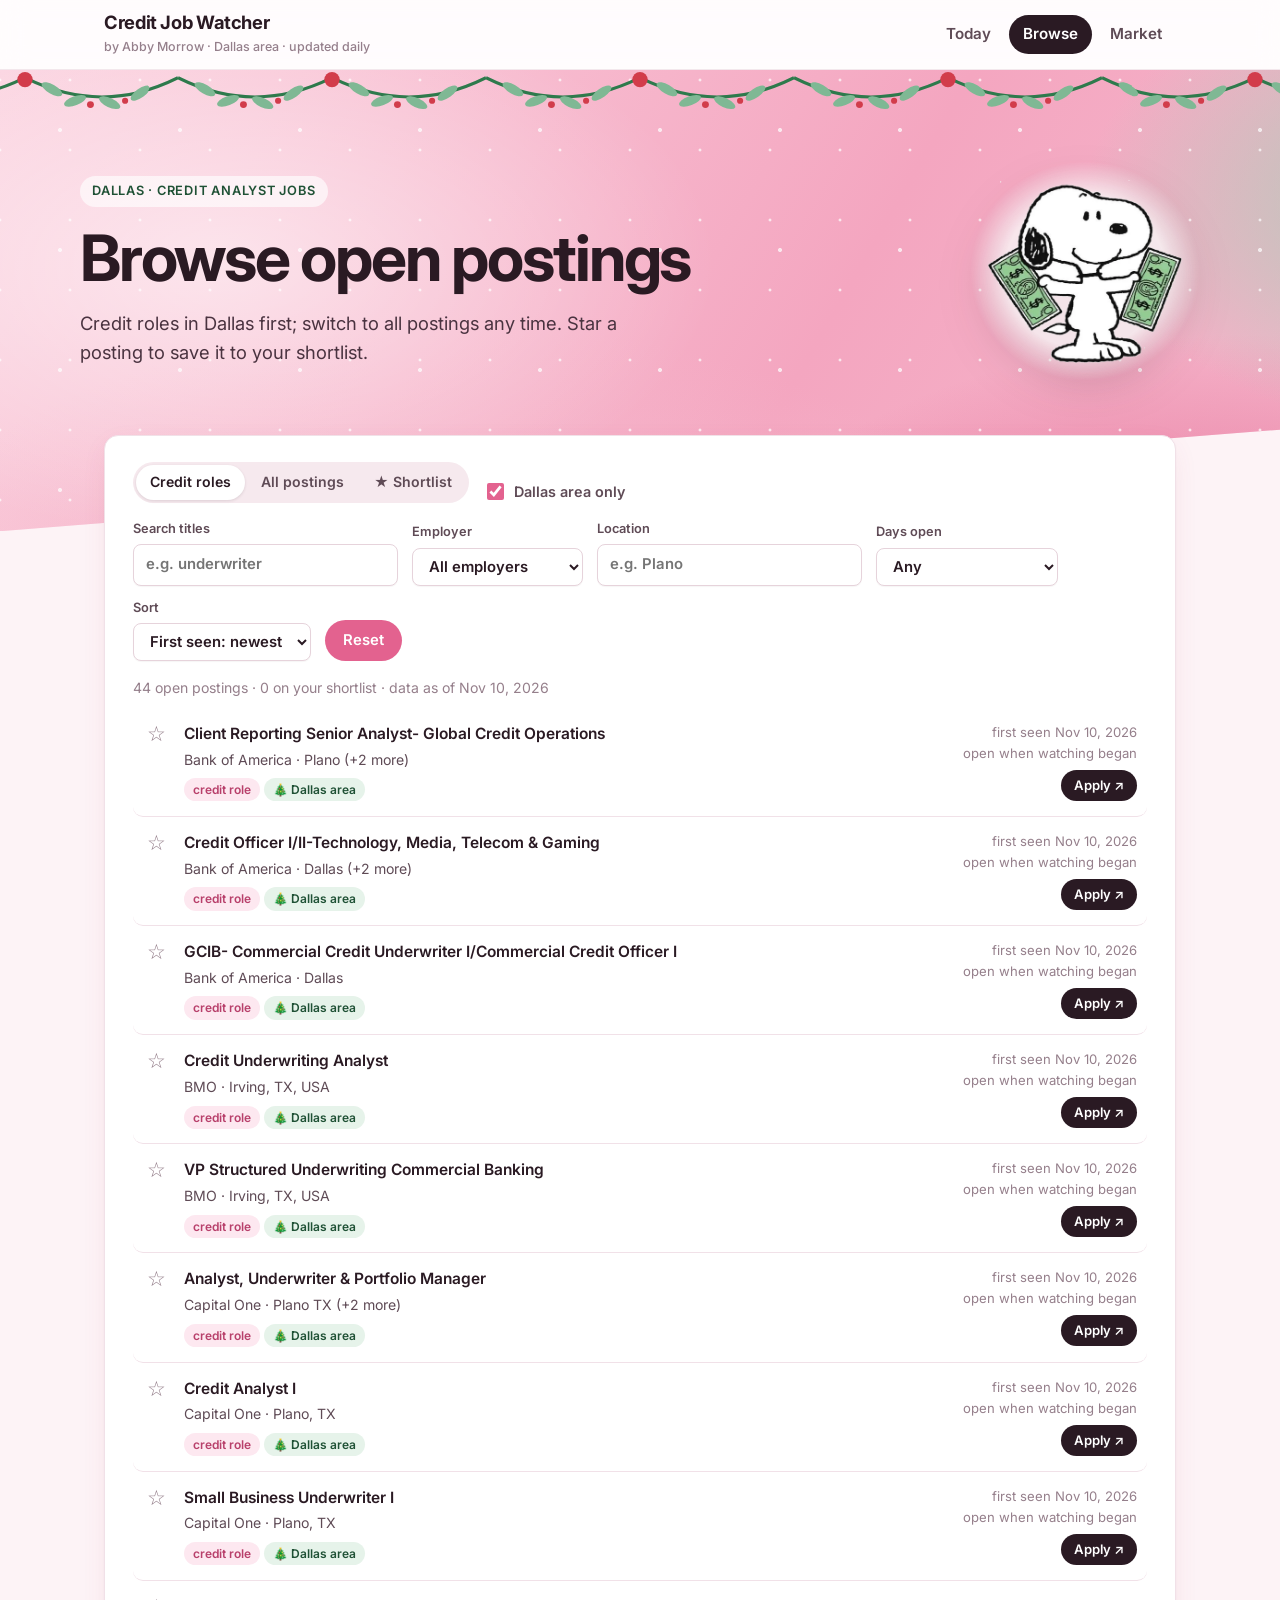
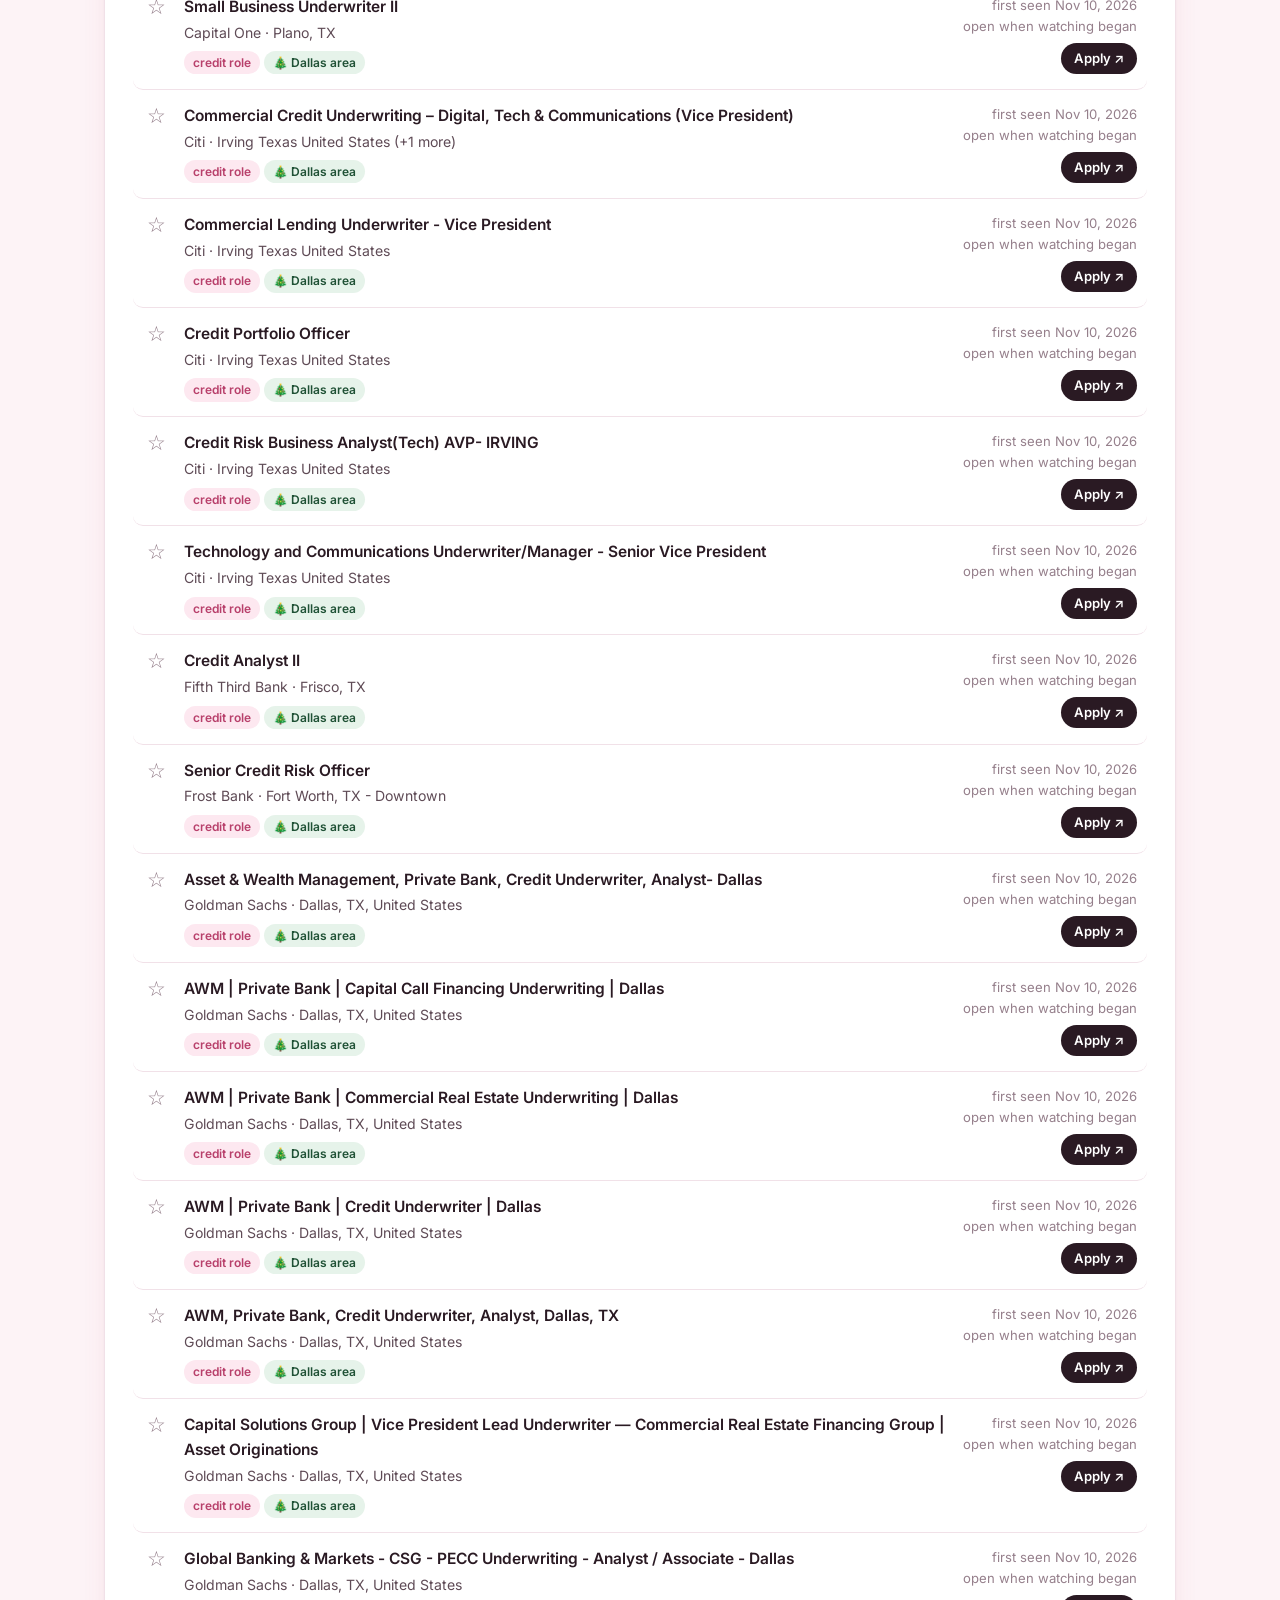
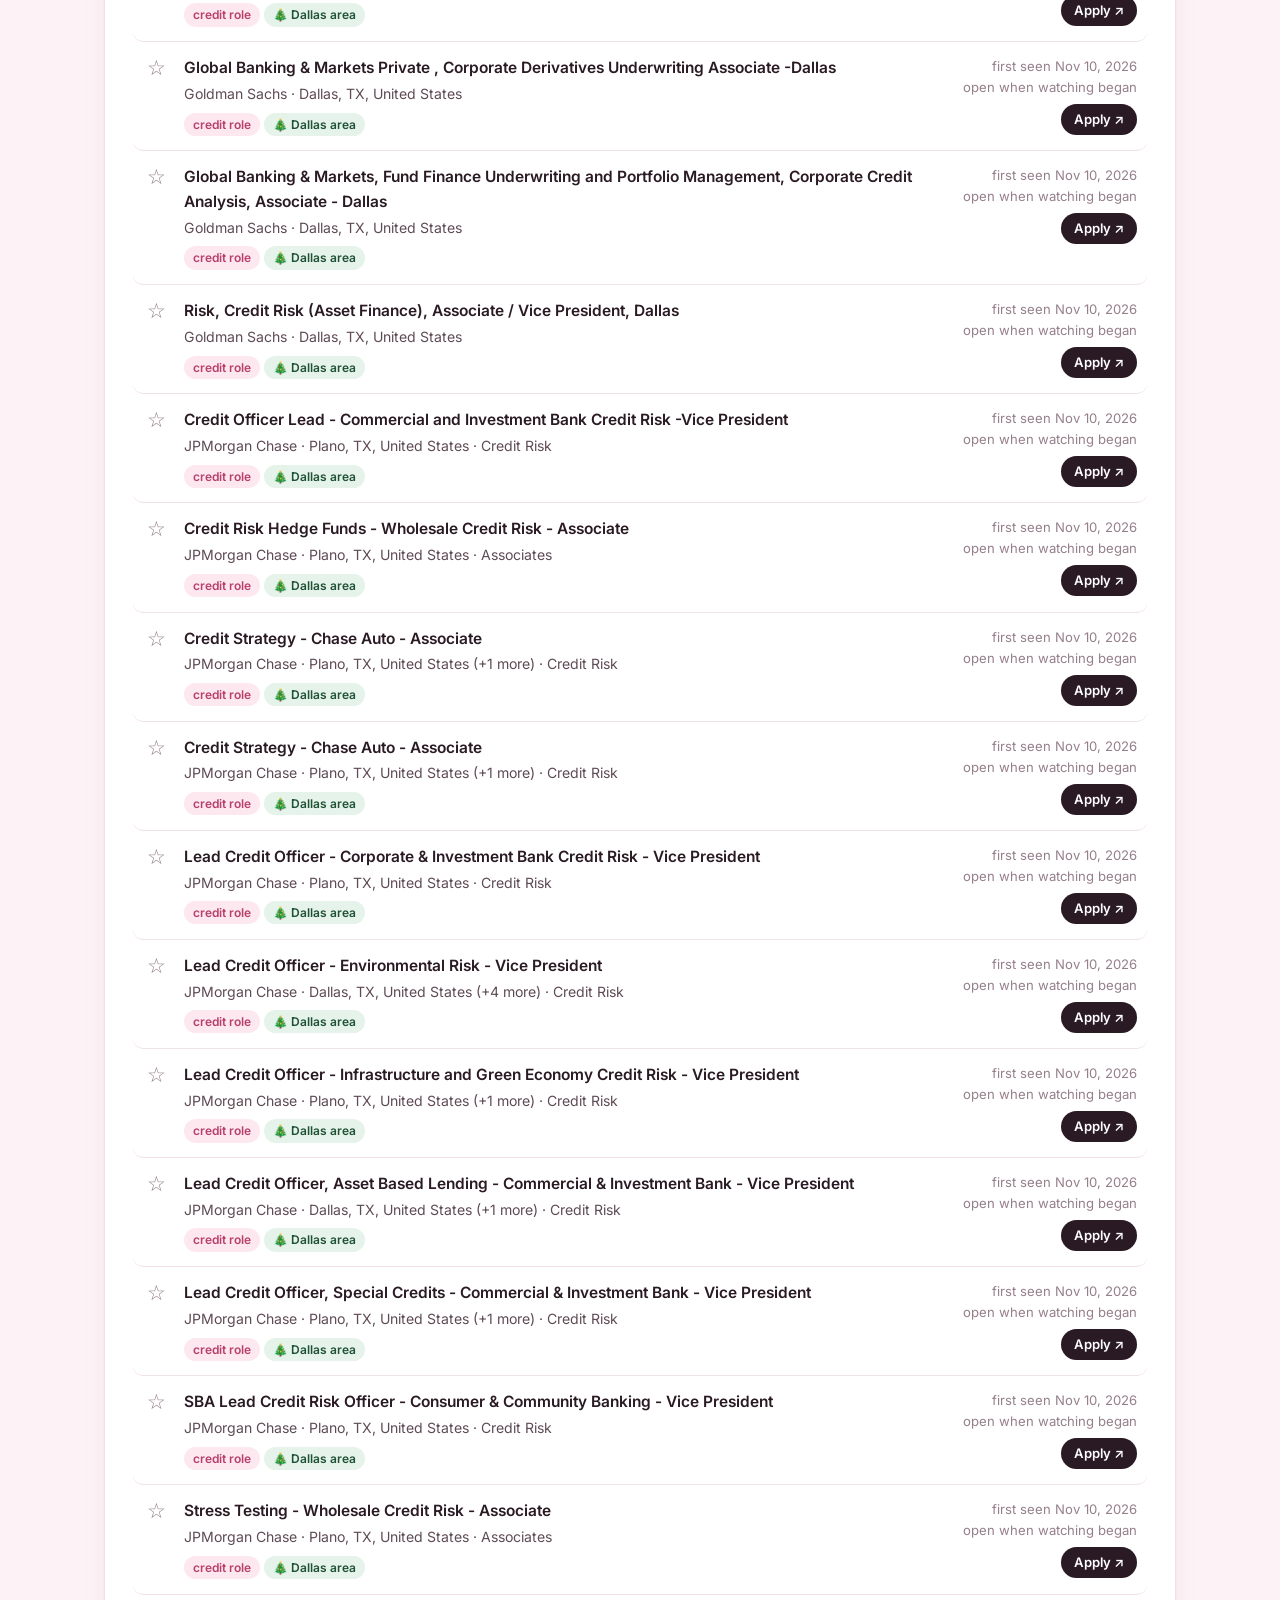
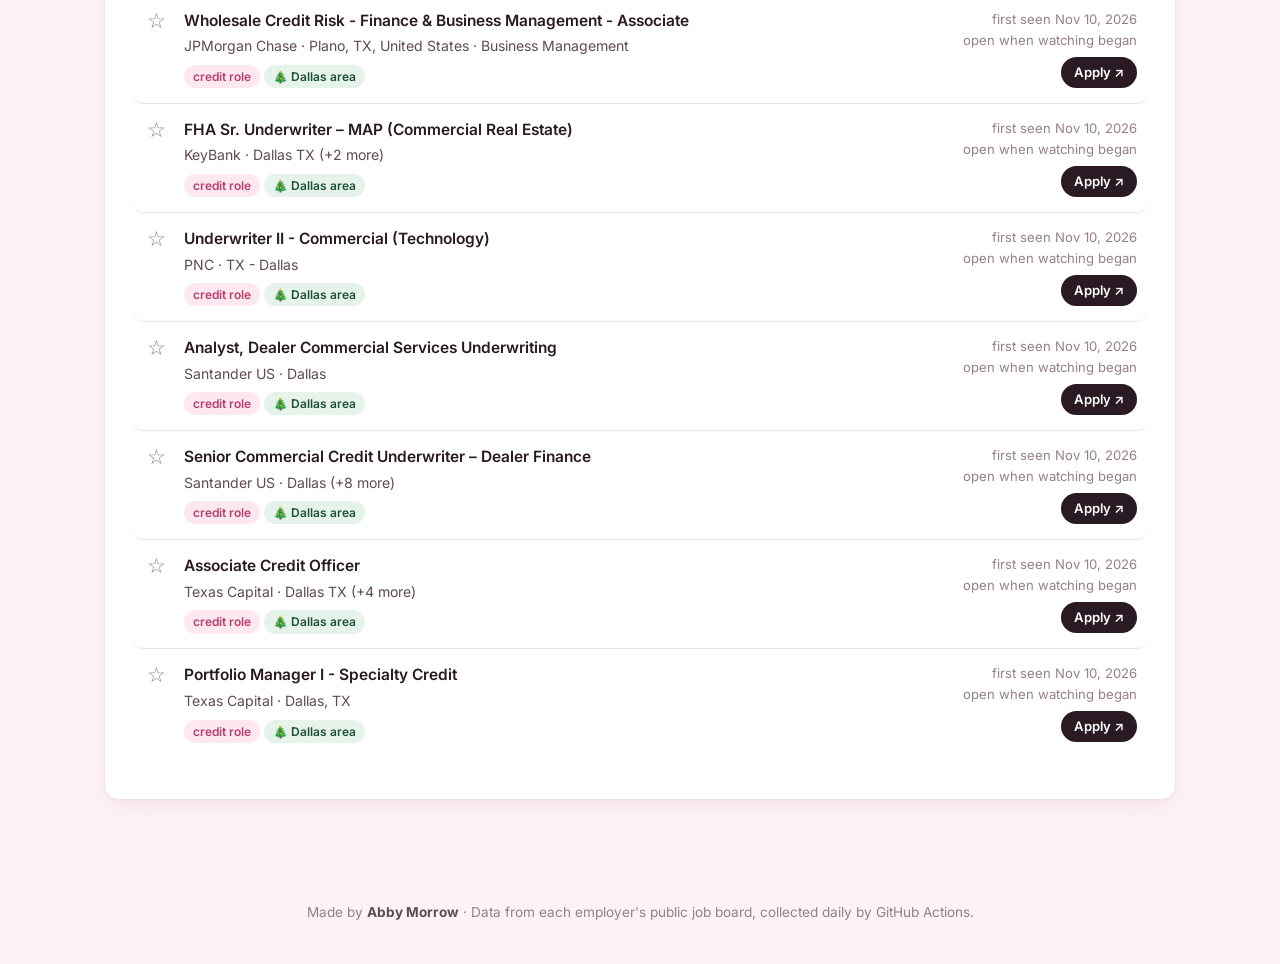
==== commit 913a53cf: "Hang the garland on the hero so it stays put when scrolling Co-Authored-By: Claude Opus 5.5 <noreply" ====
--- a/browse.html
+++ b/browse.html
@@ -23,9 +23,9 @@
       <a href="market.html">Market</a>
     </div>
   </div>
-  <span class="garland" aria-hidden="true"></span>
 </nav>
 <header class="hero-band">
+  <span class="garland" aria-hidden="true"></span>
   <div class="hero">
     <div class="hero-text">
       <span class="eyebrow">Dallas · Credit analyst jobs</span>
--- a/assets/style.css
+++ b/assets/style.css
@@ -59,7 +59,8 @@
 }
 .nav-links a:hover { color: var(--ink); background: rgba(227, 98, 143, .08); }
 .nav-links a[aria-current="page"] { color: var(--snow); background: var(--ink); }
-.garland { display: block; width: 100%; height: 50px; margin-bottom: -50px; position: relative; pointer-events: none;
+/* garland hangs at the top of the hero band and scrolls away with the page */
+.garland { position: absolute; top: 0; left: 0; right: 0; height: 50px; z-index: 2; pointer-events: none;
   background: url("../icons/garland.svg") repeat-x center / auto 50px; }
 
 /* ---------- hero: angled gradient band ---------- */
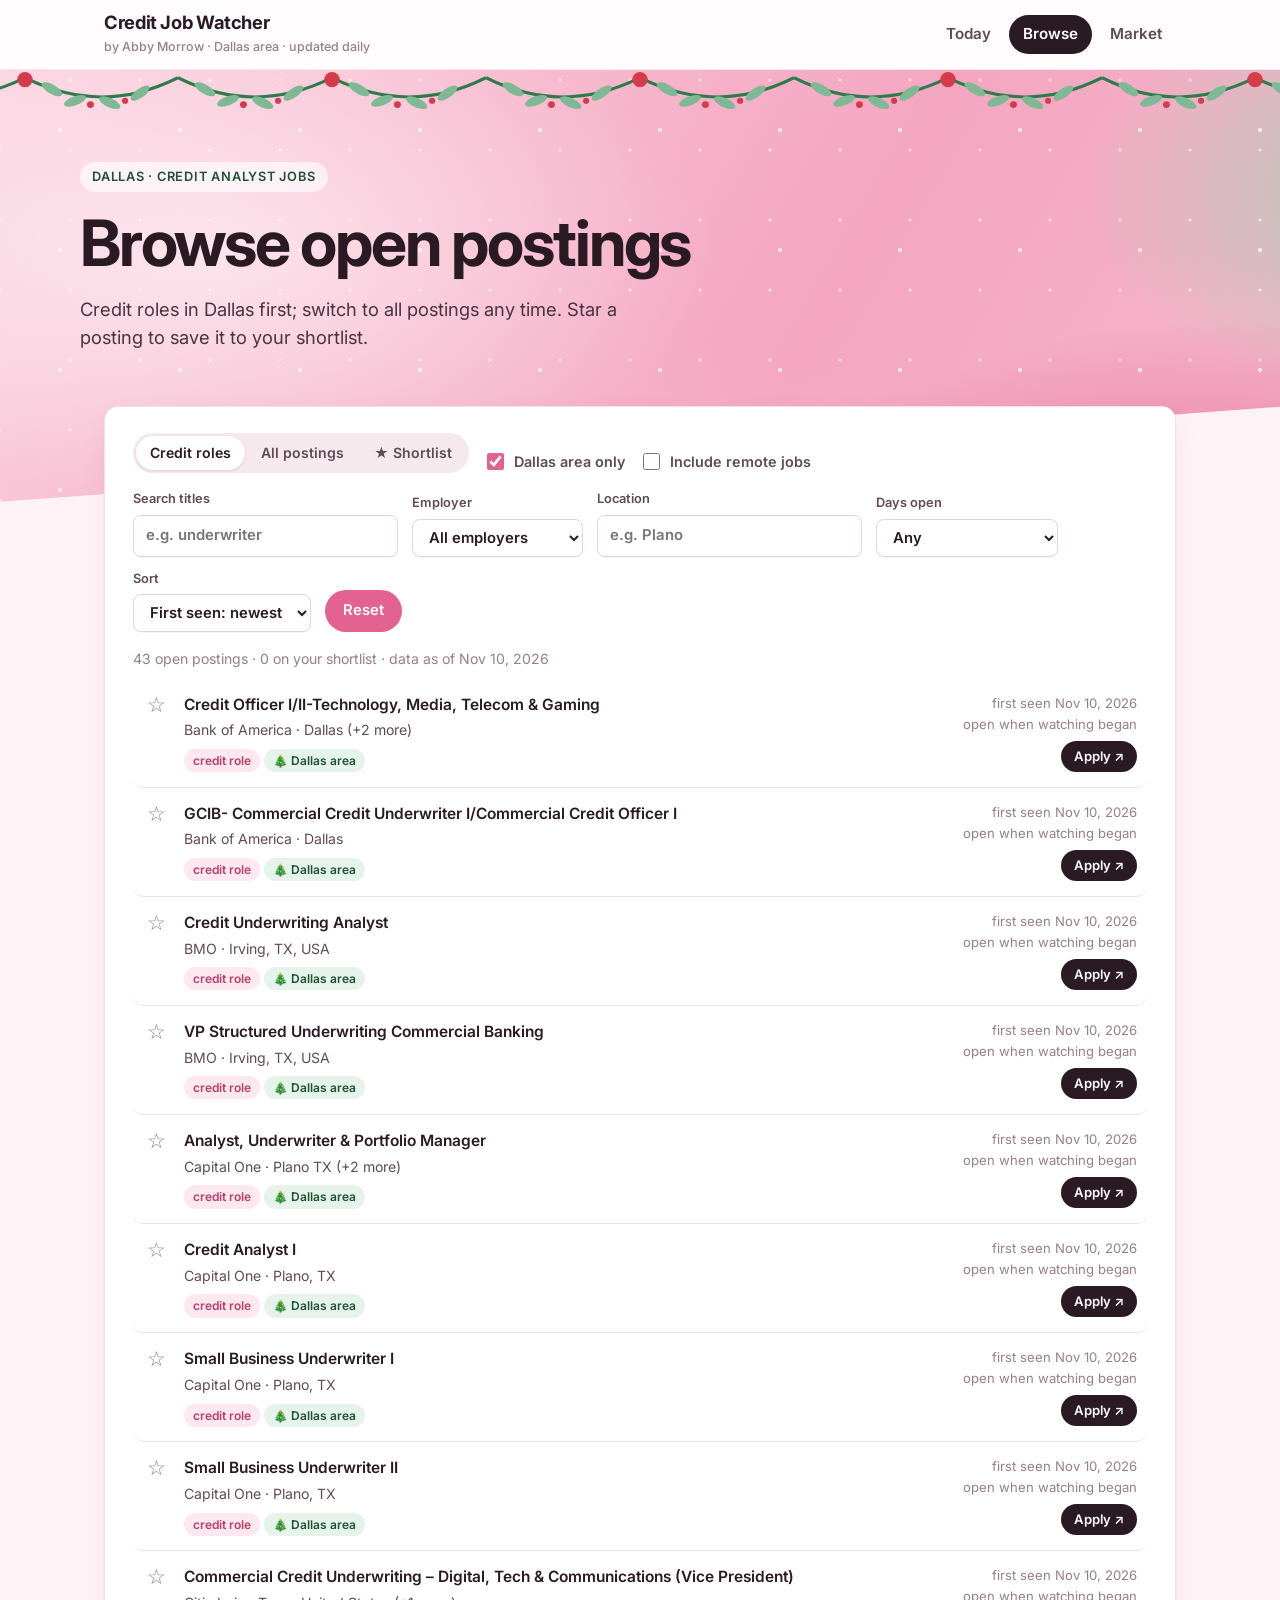
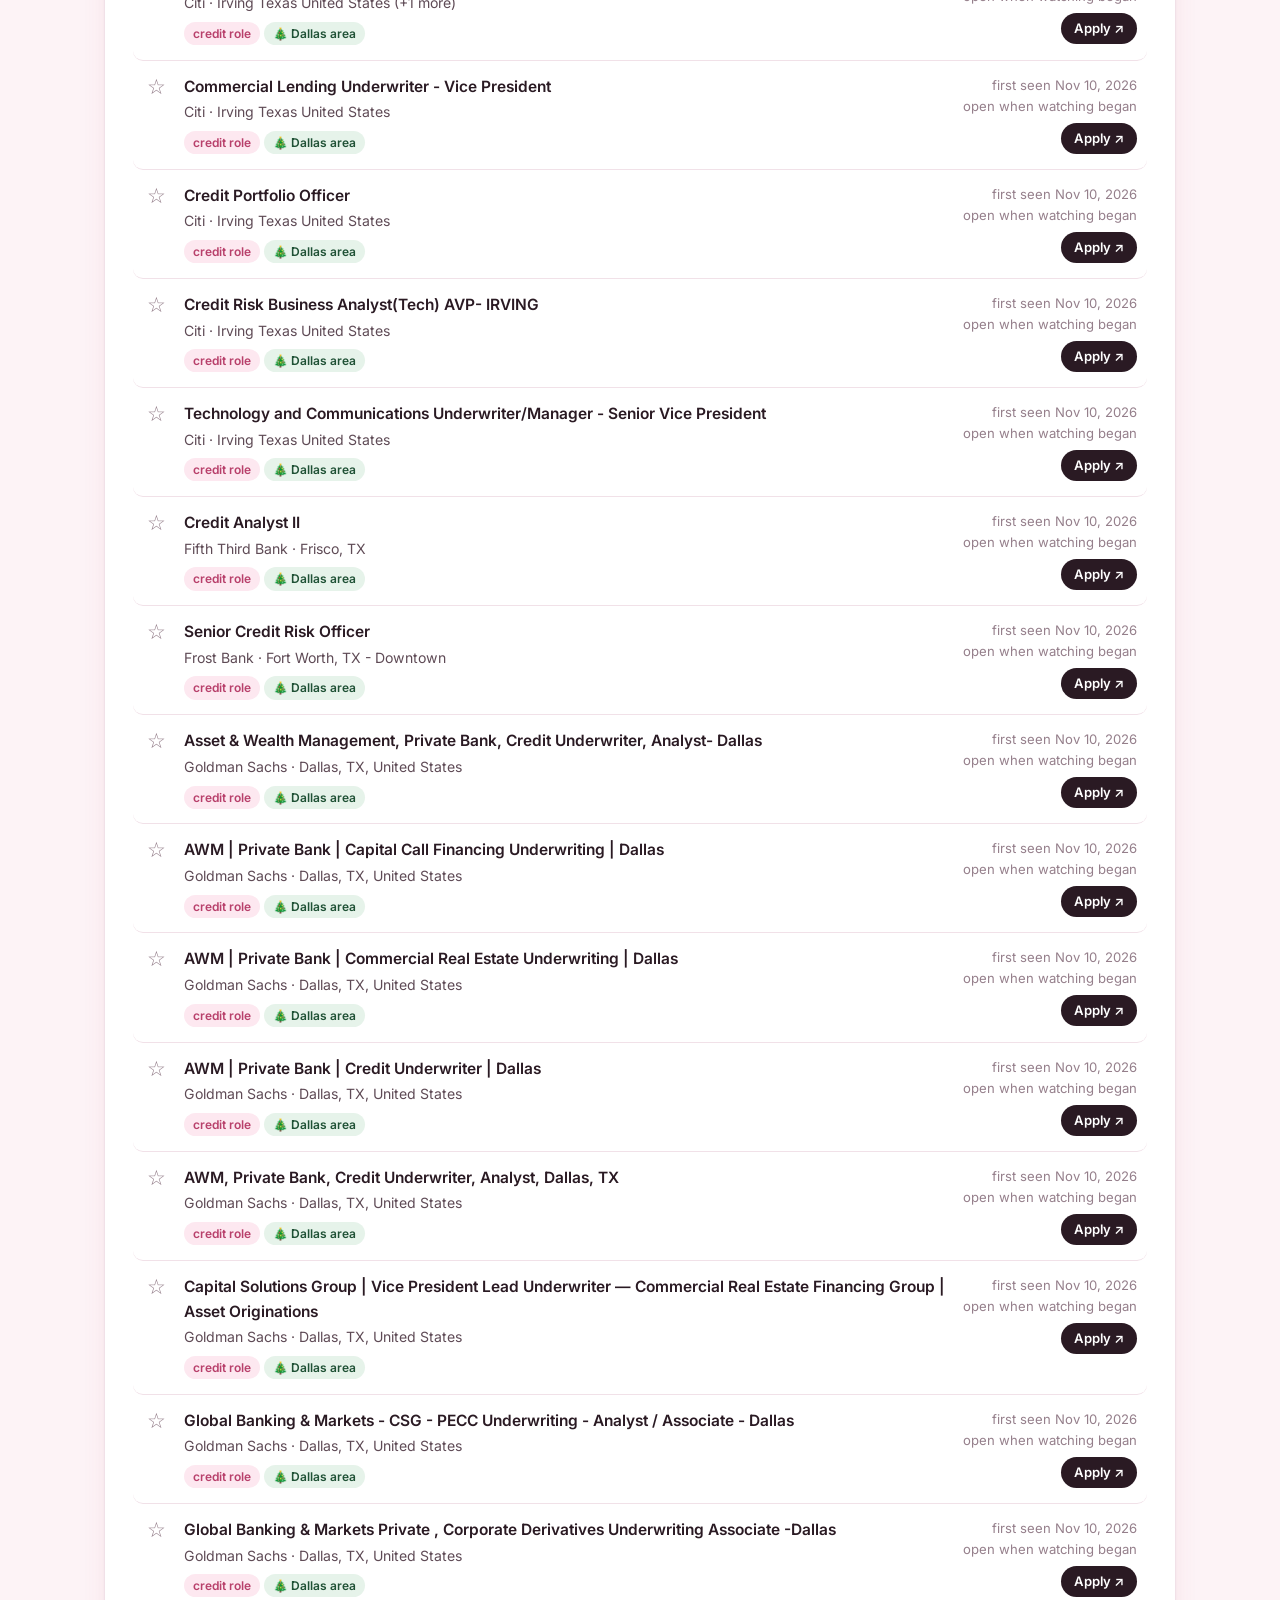
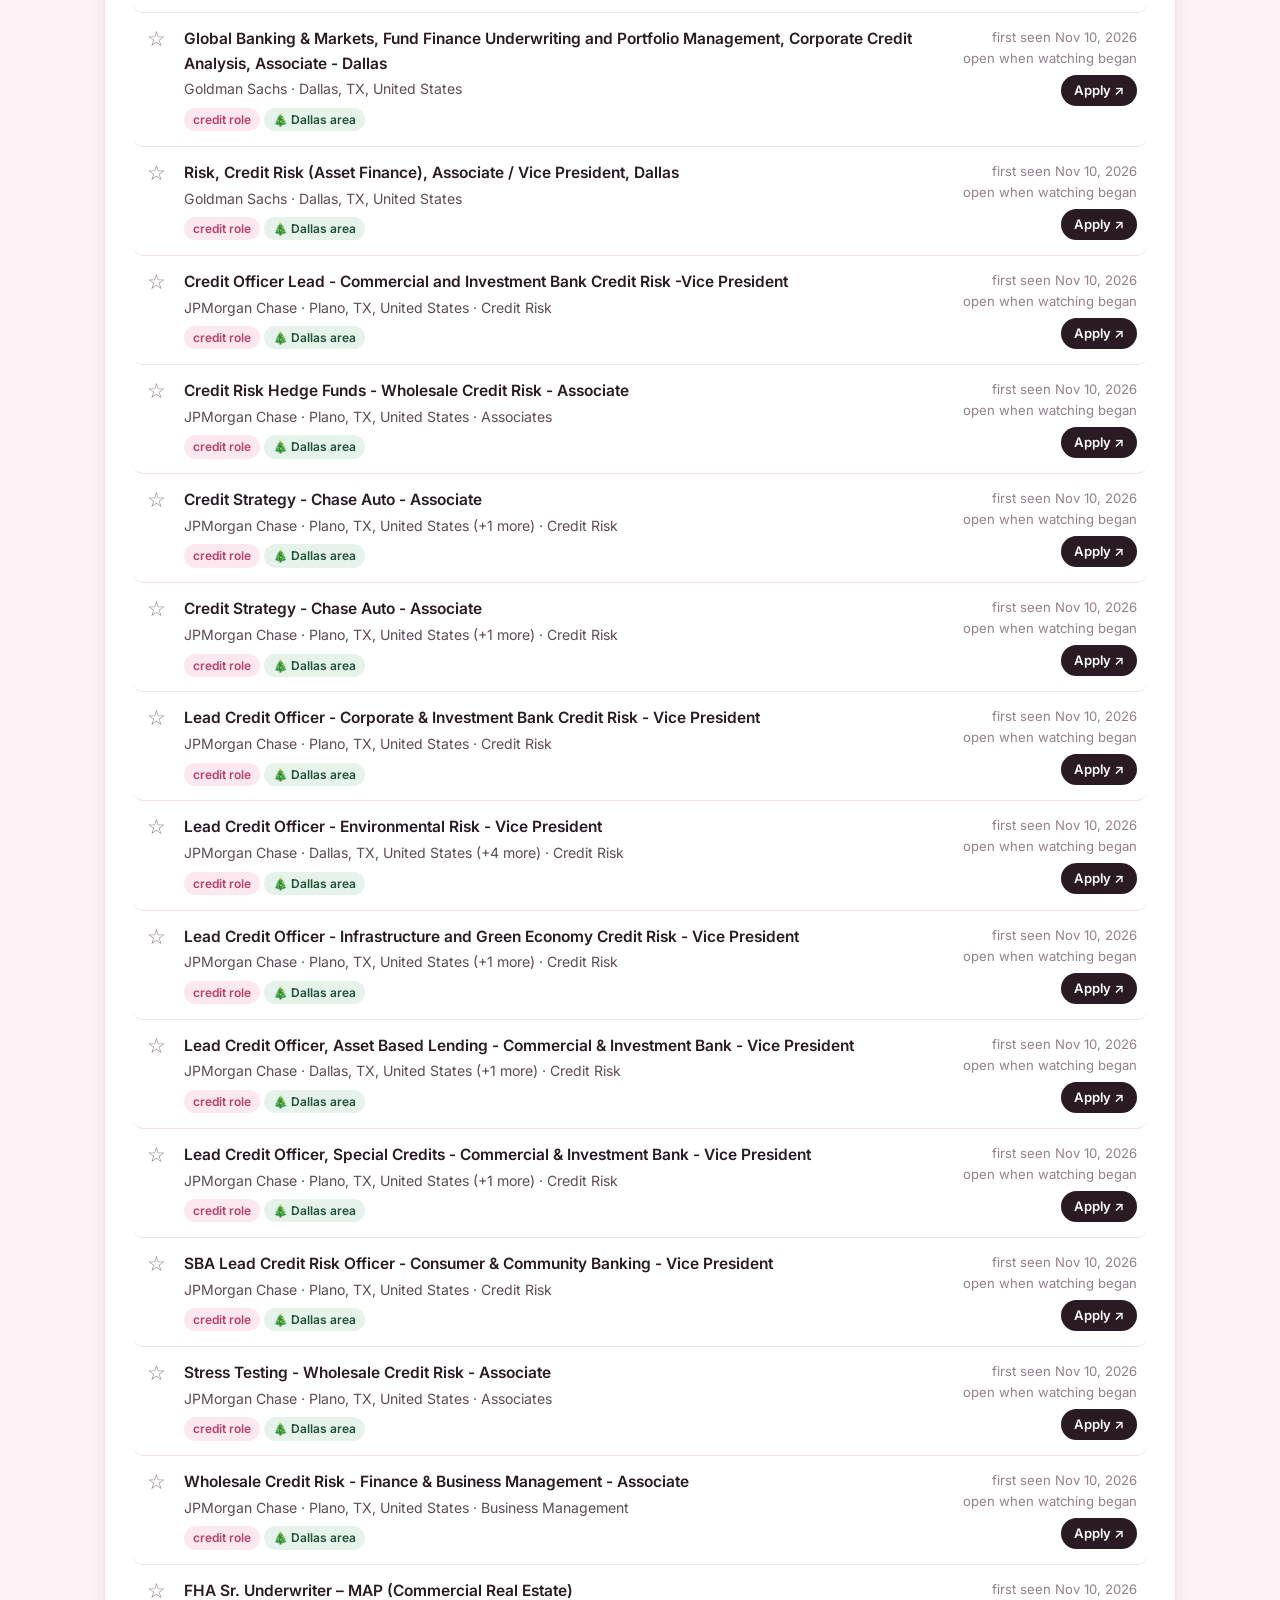
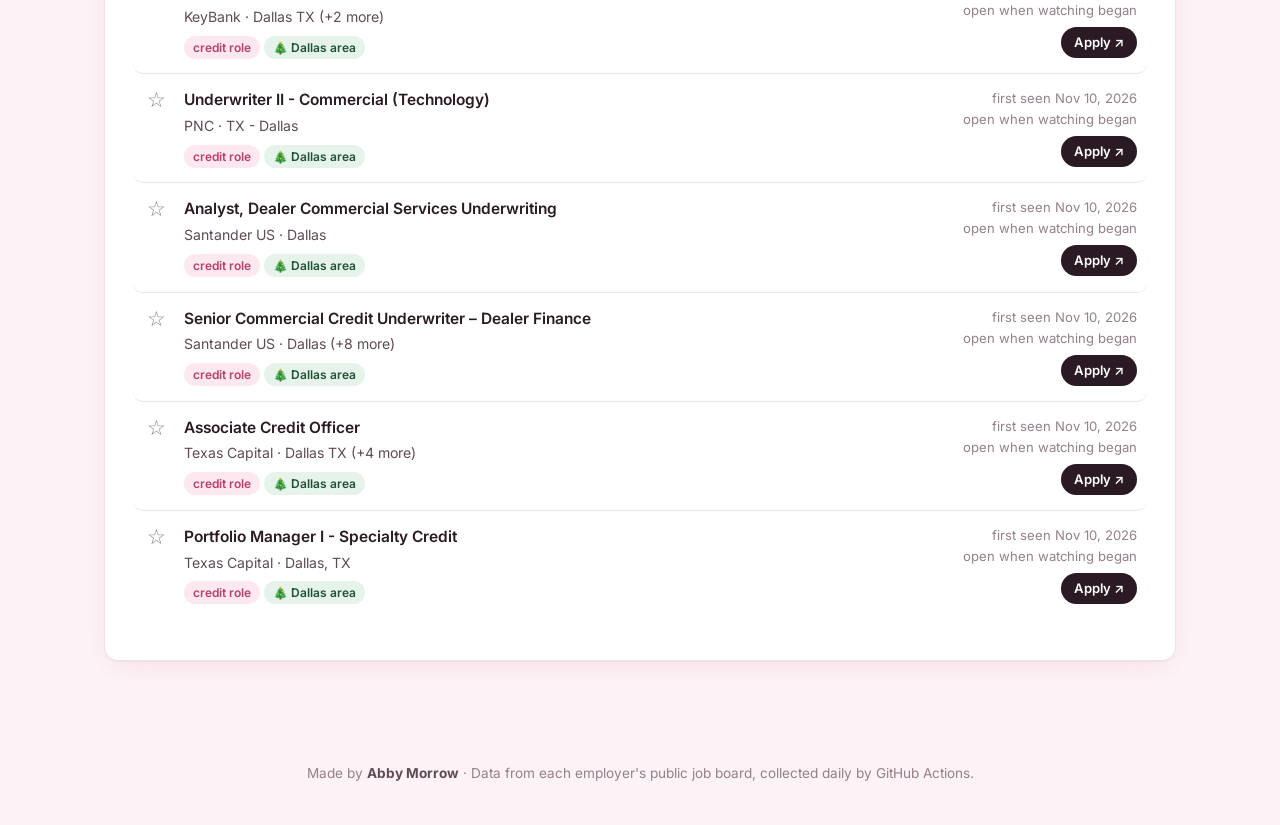
==== commit 6450bbb1: "Show the open-postings count as its own tile; fold remote jobs away instead of hiding them Co-Author" ====
--- a/browse.html
+++ b/browse.html
@@ -33,7 +33,6 @@
       <p>Credit roles in Dallas first; switch to all postings any time. Star a posting to save it to your shortlist.</p>
       
     </div>
-    <img class="mascot" src="assets/snoopy.png" alt="Snoopy holding money" onerror="this.src='icons/ornament.svg';this.onerror=null">
   </div>
 </header>
 <main>
@@ -46,6 +45,7 @@
       <button id="mode-star" aria-pressed="false">★ Shortlist</button>
     </div>
     <label class="check"><input type="checkbox" id="f-dallas" checked> Dallas area only</label>
+    <label class="check"><input type="checkbox" id="f-remote"> Include remote jobs</label>
   </div>
   <div class="controls">
     <label>Search titles<input id="f-q" type="search" placeholder="e.g. underwriter"></label>
--- a/assets/style.css
+++ b/assets/style.css
@@ -256,10 +256,29 @@
 
 .goal-head { display: flex; justify-content: space-between; align-items: center; gap: 12px; flex-wrap: wrap; }
 .ornaments { display: flex; gap: 14px; flex-wrap: wrap; }
-.orn { display: flex; flex-direction: column; align-items: center; gap: 4px; outline: none; }
+.orn {
+  position: relative; display: flex; flex-direction: column; align-items: center; gap: 4px;
+  font: inherit; background: none; border: 0; padding: 4px 2px; cursor: pointer; border-radius: 10px;
+}
+.orn:focus-visible { outline: 3px solid var(--mint); }
+.orn-tip {
+  position: absolute; bottom: calc(100% + 8px); left: 50%; transform: translate(-50%, 6px);
+  display: flex; flex-direction: column; gap: 2px; min-width: 170px; text-align: center;
+  background: var(--ink); color: var(--snow); font-size: .8rem; line-height: 1.35; font-weight: 500;
+  padding: 9px 12px; border-radius: 10px; box-shadow: 0 10px 24px rgba(42, 26, 35, .28);
+  opacity: 0; visibility: hidden; transition: opacity .15s, transform .15s, visibility .15s; z-index: 5; pointer-events: none;
+}
+.orn-tip::after { content: ""; position: absolute; top: 100%; left: 50%; margin-left: -6px; border: 6px solid transparent; border-top-color: var(--ink); }
+.orn-tip b { font-size: .85rem; }
+.orn-tip em { font-style: normal; font-weight: 600; color: #f6c3d3; }
+.orn-tip em.ok { color: var(--mint); }
+.orn:hover .orn-tip, .orn:focus-visible .orn-tip, .orn.open .orn-tip { opacity: 1; visibility: visible; transform: translate(-50%, 0); }
+.ornaments .orn:first-child .orn-tip { left: 0; transform: translate(0, 6px); }
+.ornaments .orn:first-child:hover .orn-tip, .ornaments .orn:first-child.open .orn-tip, .ornaments .orn:first-child:focus-visible .orn-tip { transform: translate(0, 0); }
+.ornaments .orn:first-child .orn-tip::after { left: 26px; }
 .orn img { width: 40px; height: 56px; filter: grayscale(1) opacity(.3); transition: filter .3s; transform-origin: top center; }
 .orn.lit img { filter: none; }
-.orn:hover img, .orn:focus-visible img { animation: swing .9s ease-in-out; }
+.orn:hover img, .orn:focus-visible img, .orn.open img { animation: swing .9s ease-in-out; }
 .orn small { font-size: .74rem; color: var(--ink-3); font-weight: 600; }
 .orn.lit small { color: var(--rose-deep); }
 @keyframes swing { 0%,100% { transform: rotate(0); } 25% { transform: rotate(12deg); } 75% { transform: rotate(-10deg); } }
@@ -313,3 +332,11 @@
   .hero-band { animation: none; }
   .orn:hover img, .mascot.hop, .jobs li.picked { animation: none; }
 }
+
+/* rubric fixes: featured tile, remote fold, source notes */
+.tile-feature { background: linear-gradient(160deg, #fff 0%, #fff5f9 100%); border-color: #f4c7d7; }
+.tile-feature .value { color: var(--rose-deep); }
+details.remote-more { margin-top: 10px; font-size: .9rem; }
+details.remote-more summary { cursor: pointer; color: var(--ink-3); font-weight: 600; padding: 6px 0; }
+details.remote-more summary:hover { color: var(--rose-deep); }
+.src-note { font-size: .78rem; color: #9c5a24; margin-top: 4px; max-width: 280px; }
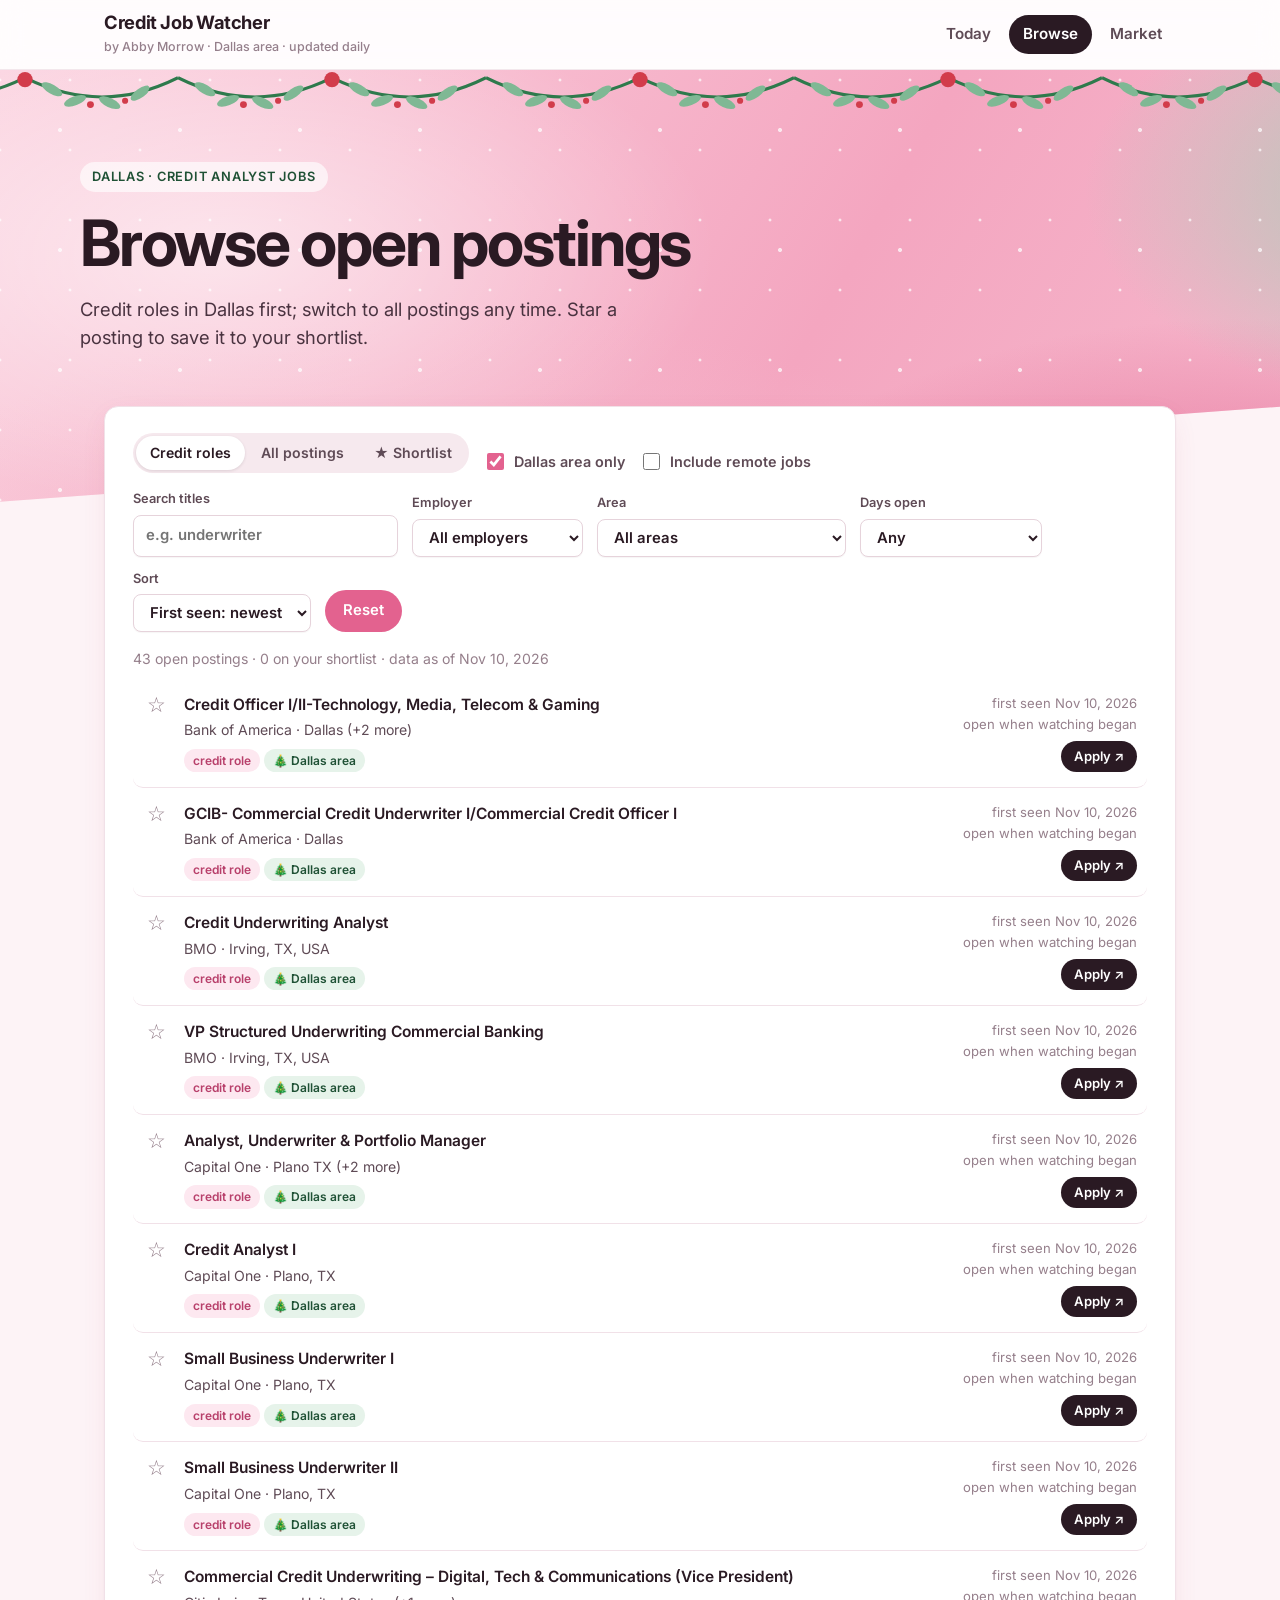
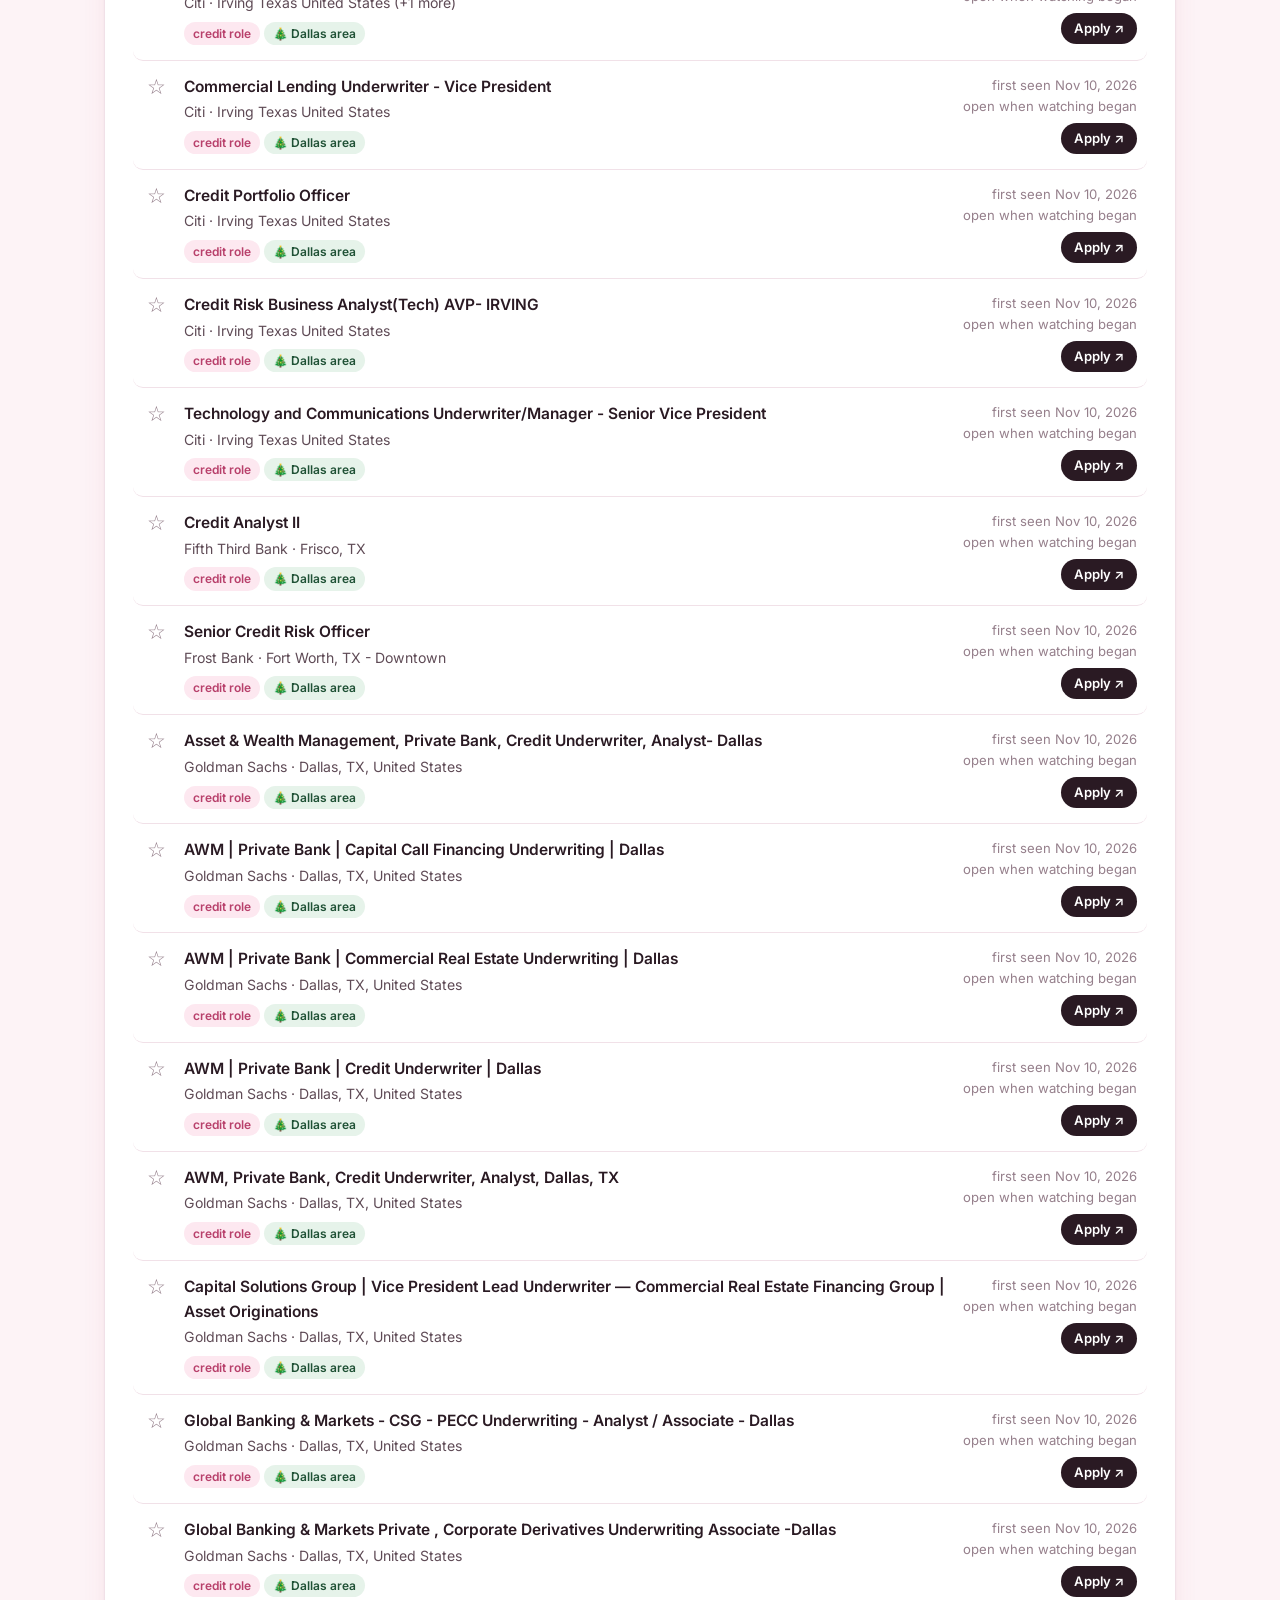
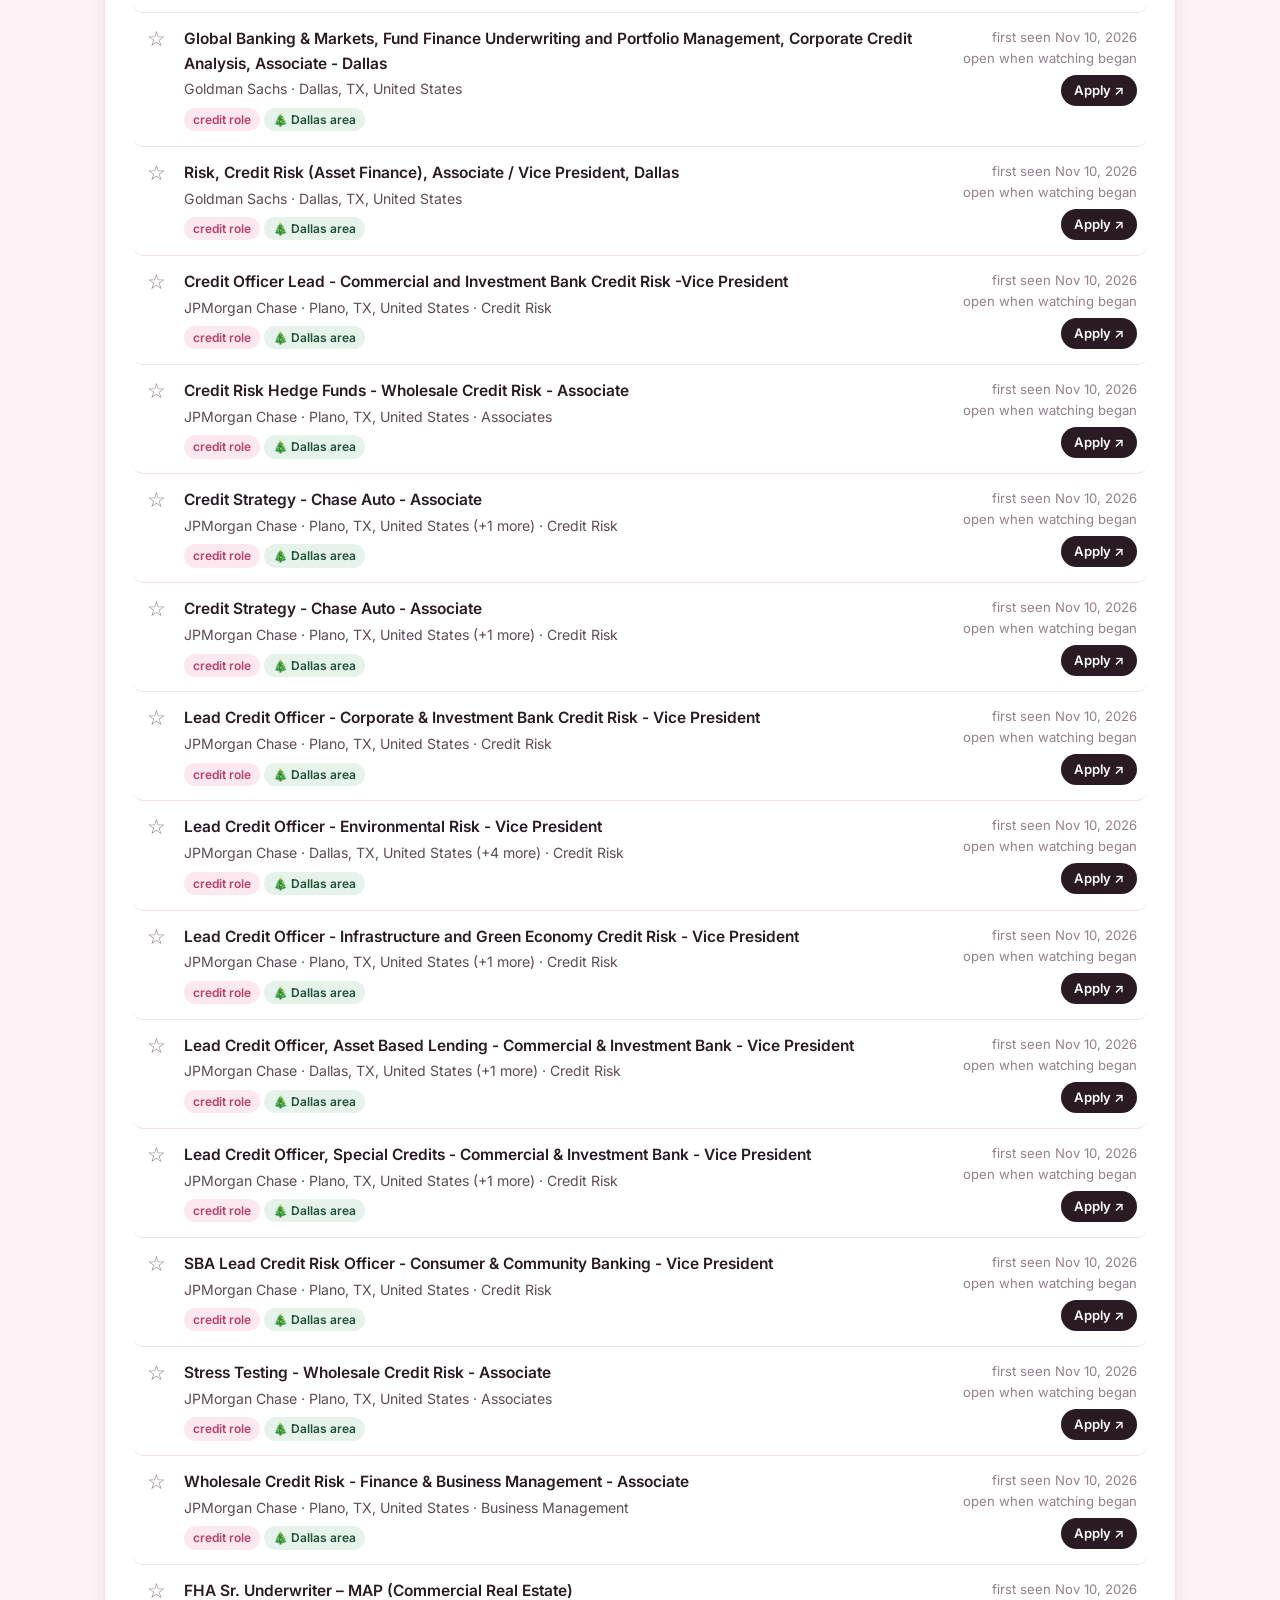
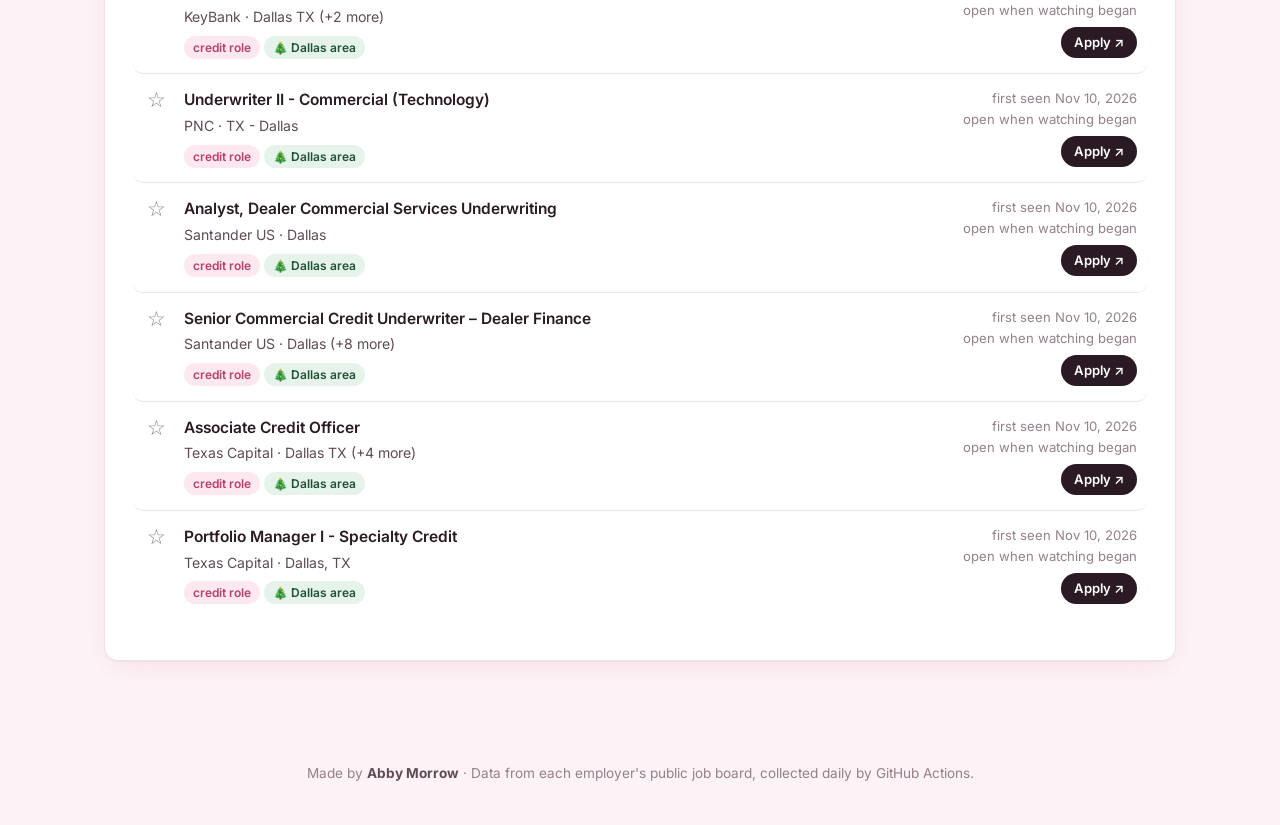
==== commit d1c99426: "Browse: replace the location box with an Area menu, one entry per city with counts Co-Authored-By: C" ====
--- a/browse.html
+++ b/browse.html
@@ -50,7 +50,7 @@
   <div class="controls">
     <label>Search titles<input id="f-q" type="search" placeholder="e.g. underwriter"></label>
     <label>Employer<select id="f-emp"><option value="">All employers</option></select></label>
-    <label>Location<input id="f-loc" type="search" list="loc-list" placeholder="e.g. Plano"><datalist id="loc-list"></datalist></label>
+    <label>Area<select id="f-area"><option value="">All areas</option></select></label>
     <label>Days open<select id="f-days">
       <option value="">Any</option><option value="0-1">New (0–1 days)</option><option value="0-7">7 days or less</option>
       <option value="8-30">8–30 days</option><option value="31-9999">More than 30 days</option></select></label>
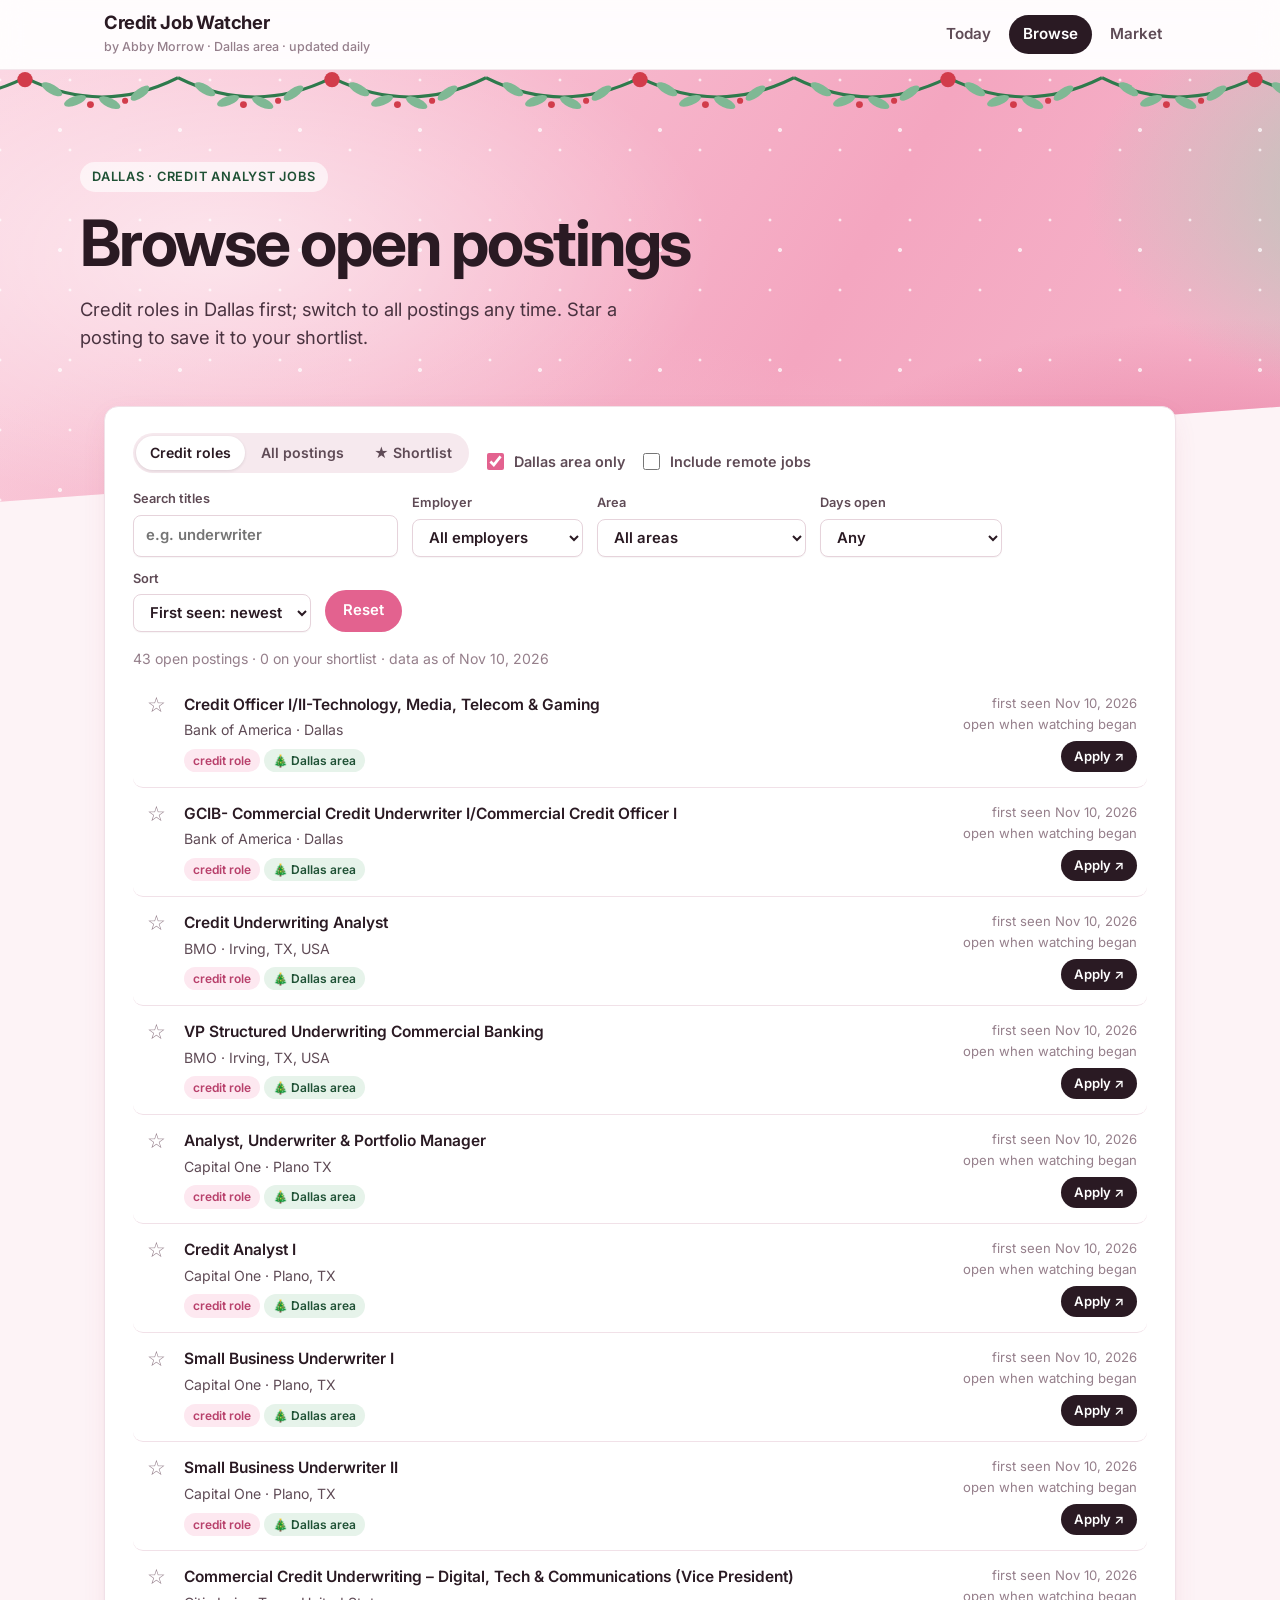
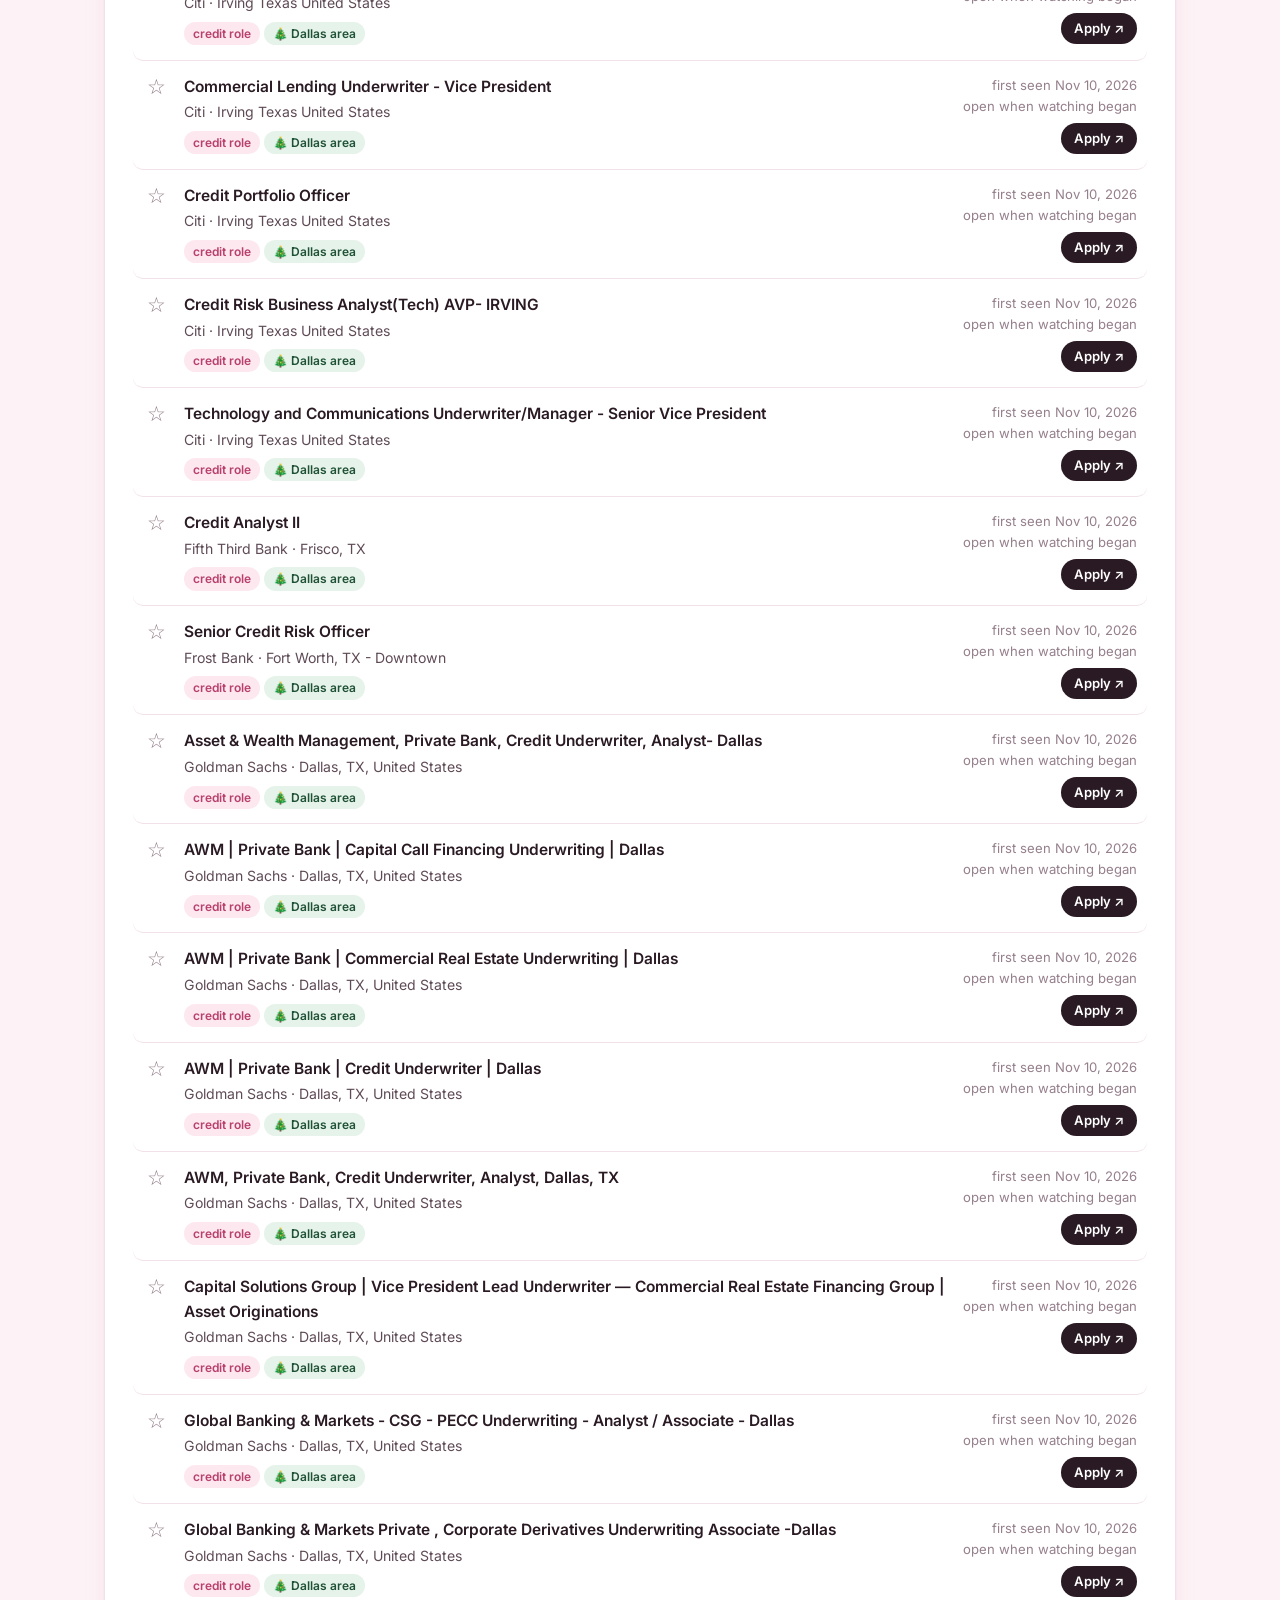
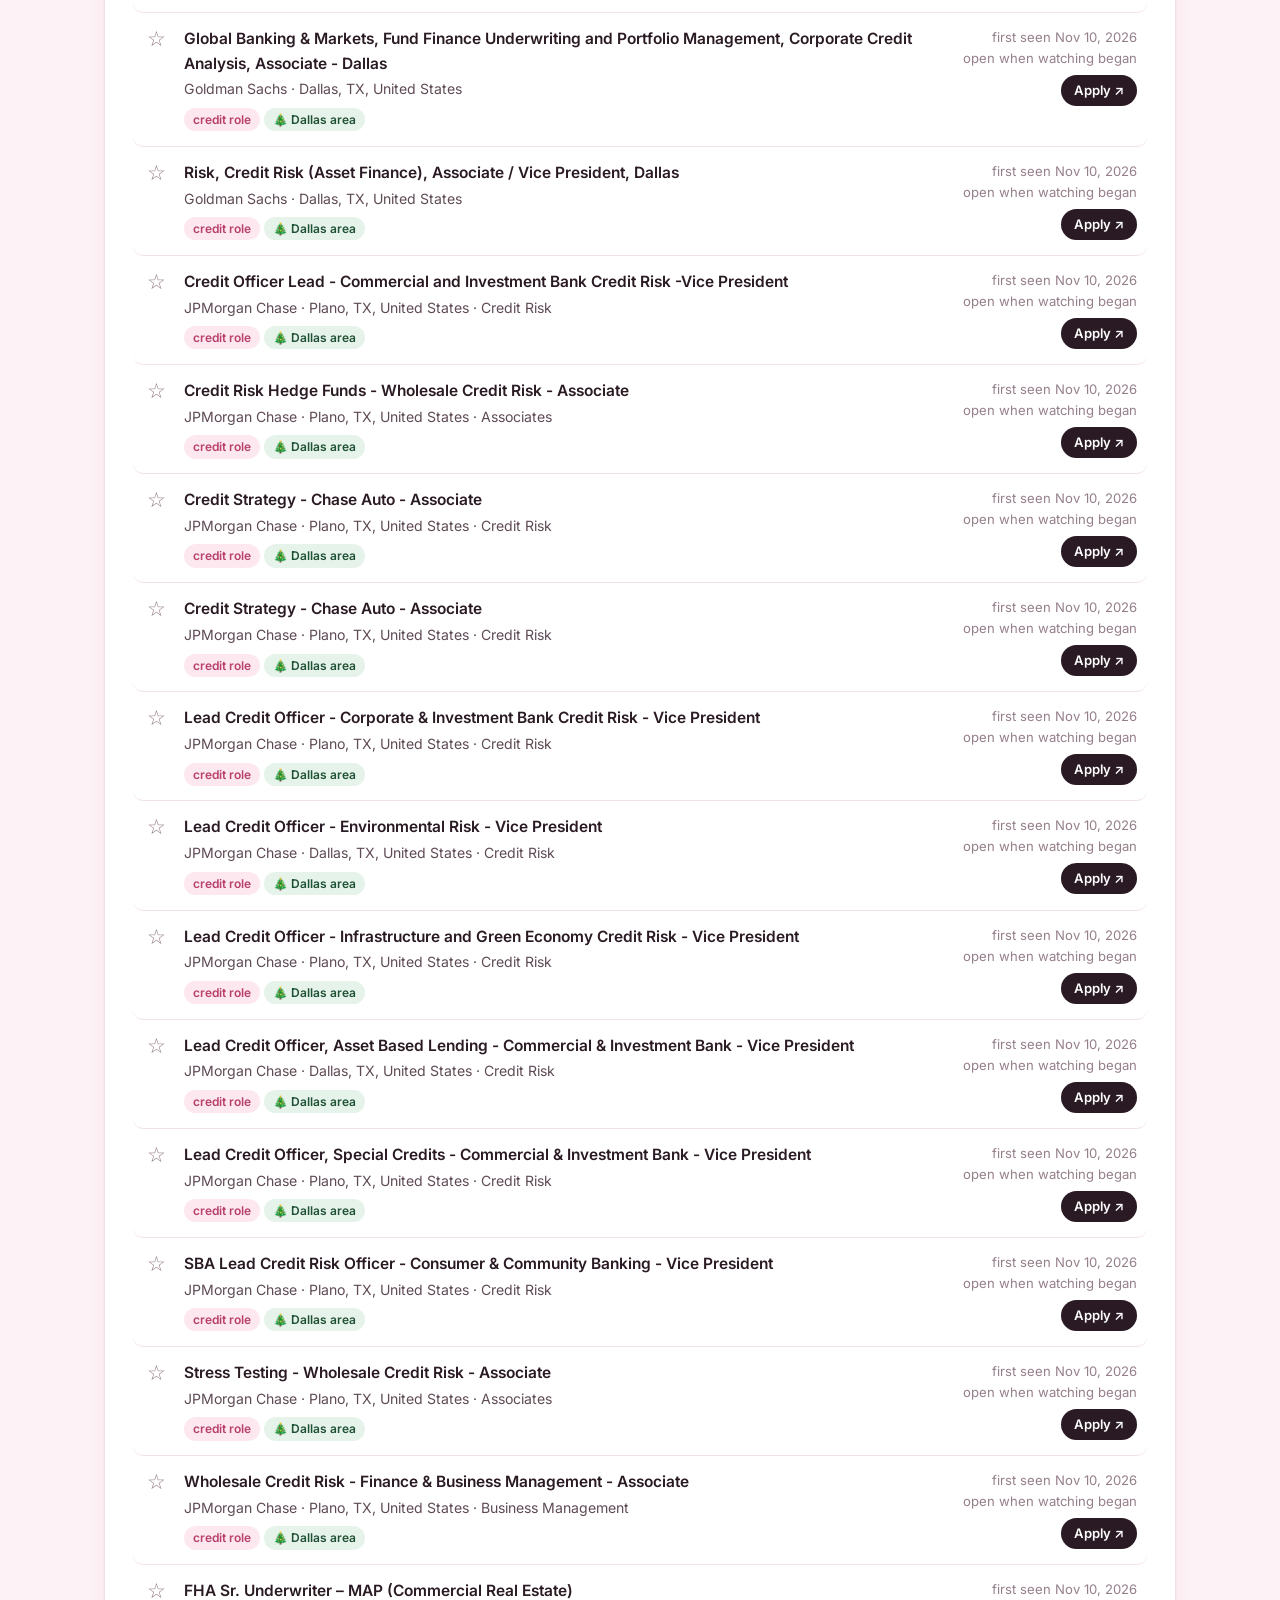
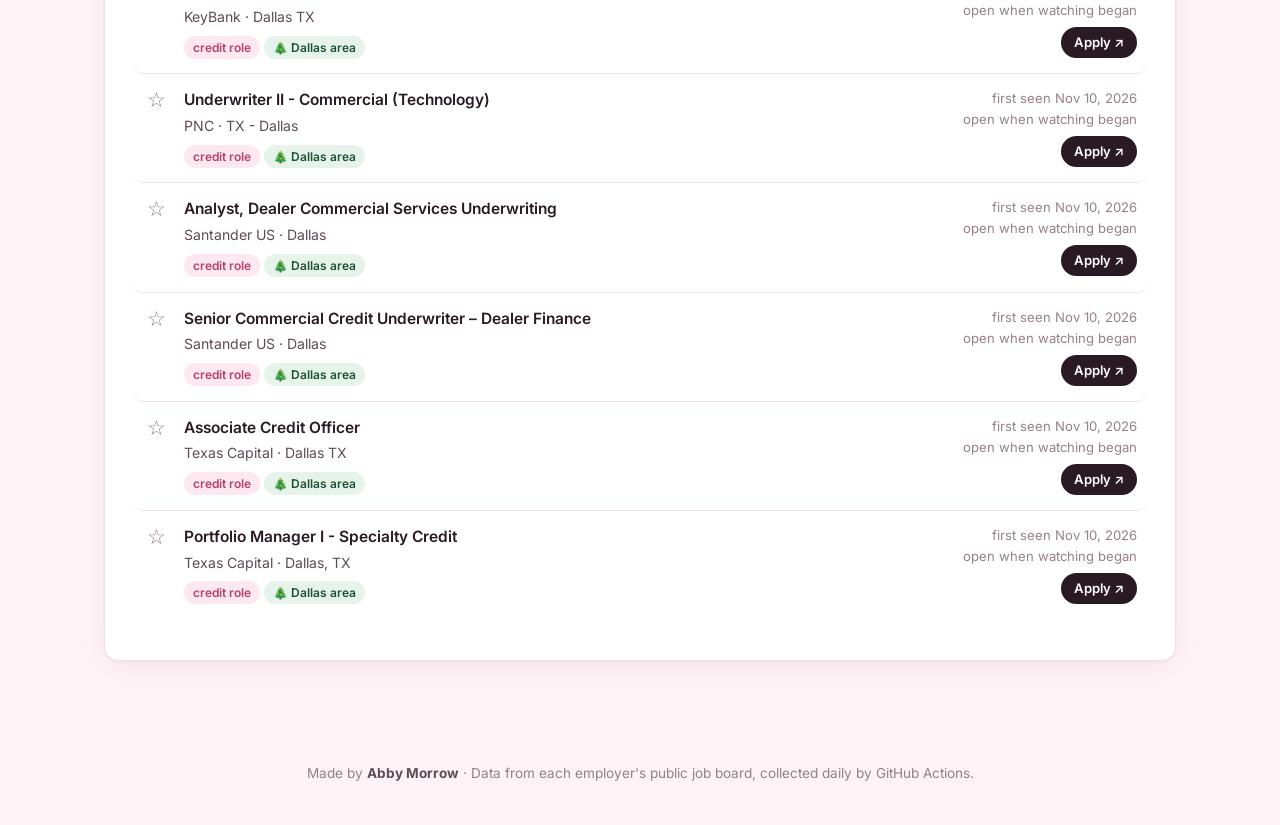
==== commit 641225d9: "Use a dollar-bill tab icon Co-Authored-By: Claude Opus 5.5 <noreply@anthropic.com> Claude-Session: h" ====
--- a/browse.html
+++ b/browse.html
@@ -7,7 +7,8 @@
 <meta name="description" content="A daily watch of credit analyst openings at Dallas-area lenders.">
 <meta name="theme-color" content="#e3628f">
 <link rel="manifest" href="manifest.webmanifest">
-<link rel="icon" href="icons/ornament.svg" type="image/svg+xml">
+<link rel="icon" href="icons/favicon.svg" type="image/svg+xml">
+<link rel="icon" href="icons/favicon-32.png" sizes="32x32" type="image/png">
 <link rel="apple-touch-icon" href="icons/icon-192.png">
 <link rel="preconnect" href="https://fonts.googleapis.com">
 <link rel="stylesheet" href="https://fonts.googleapis.com/css2?family=Inter:wght@400;500;600;700&display=swap">
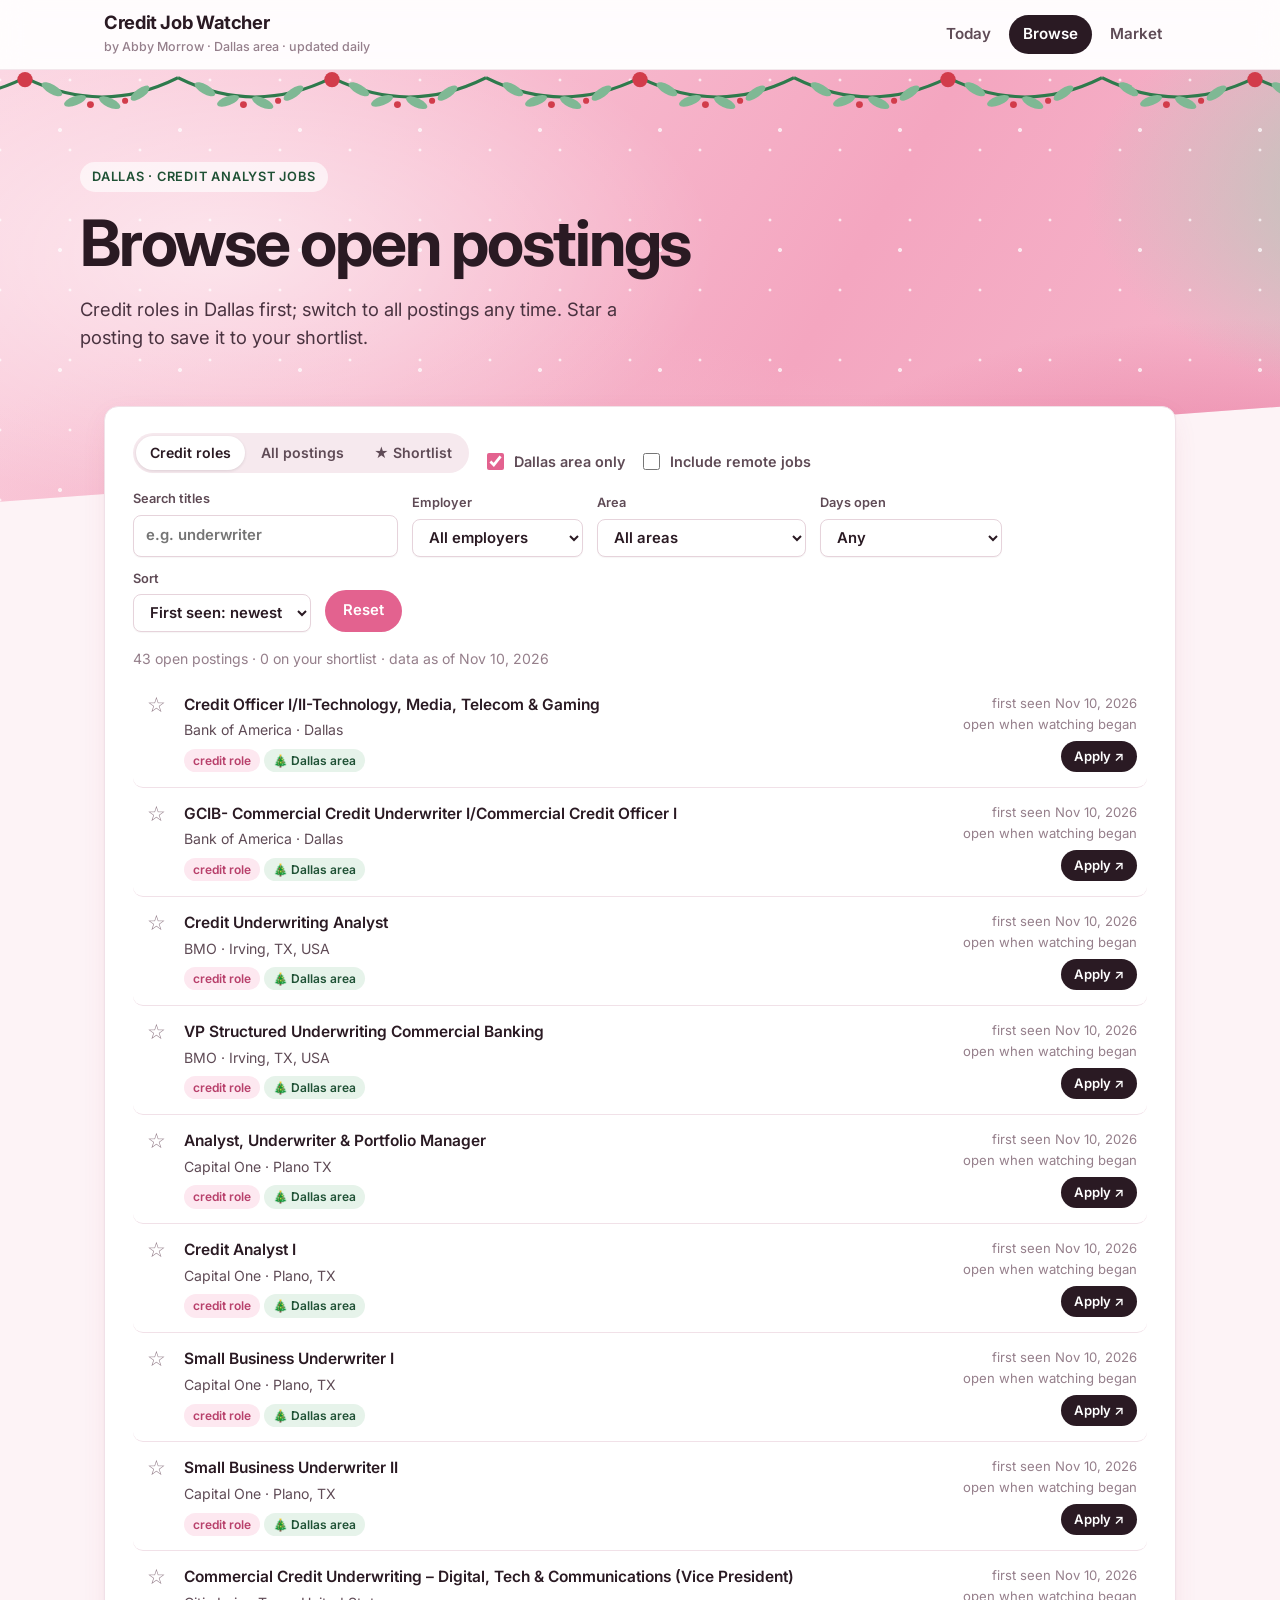
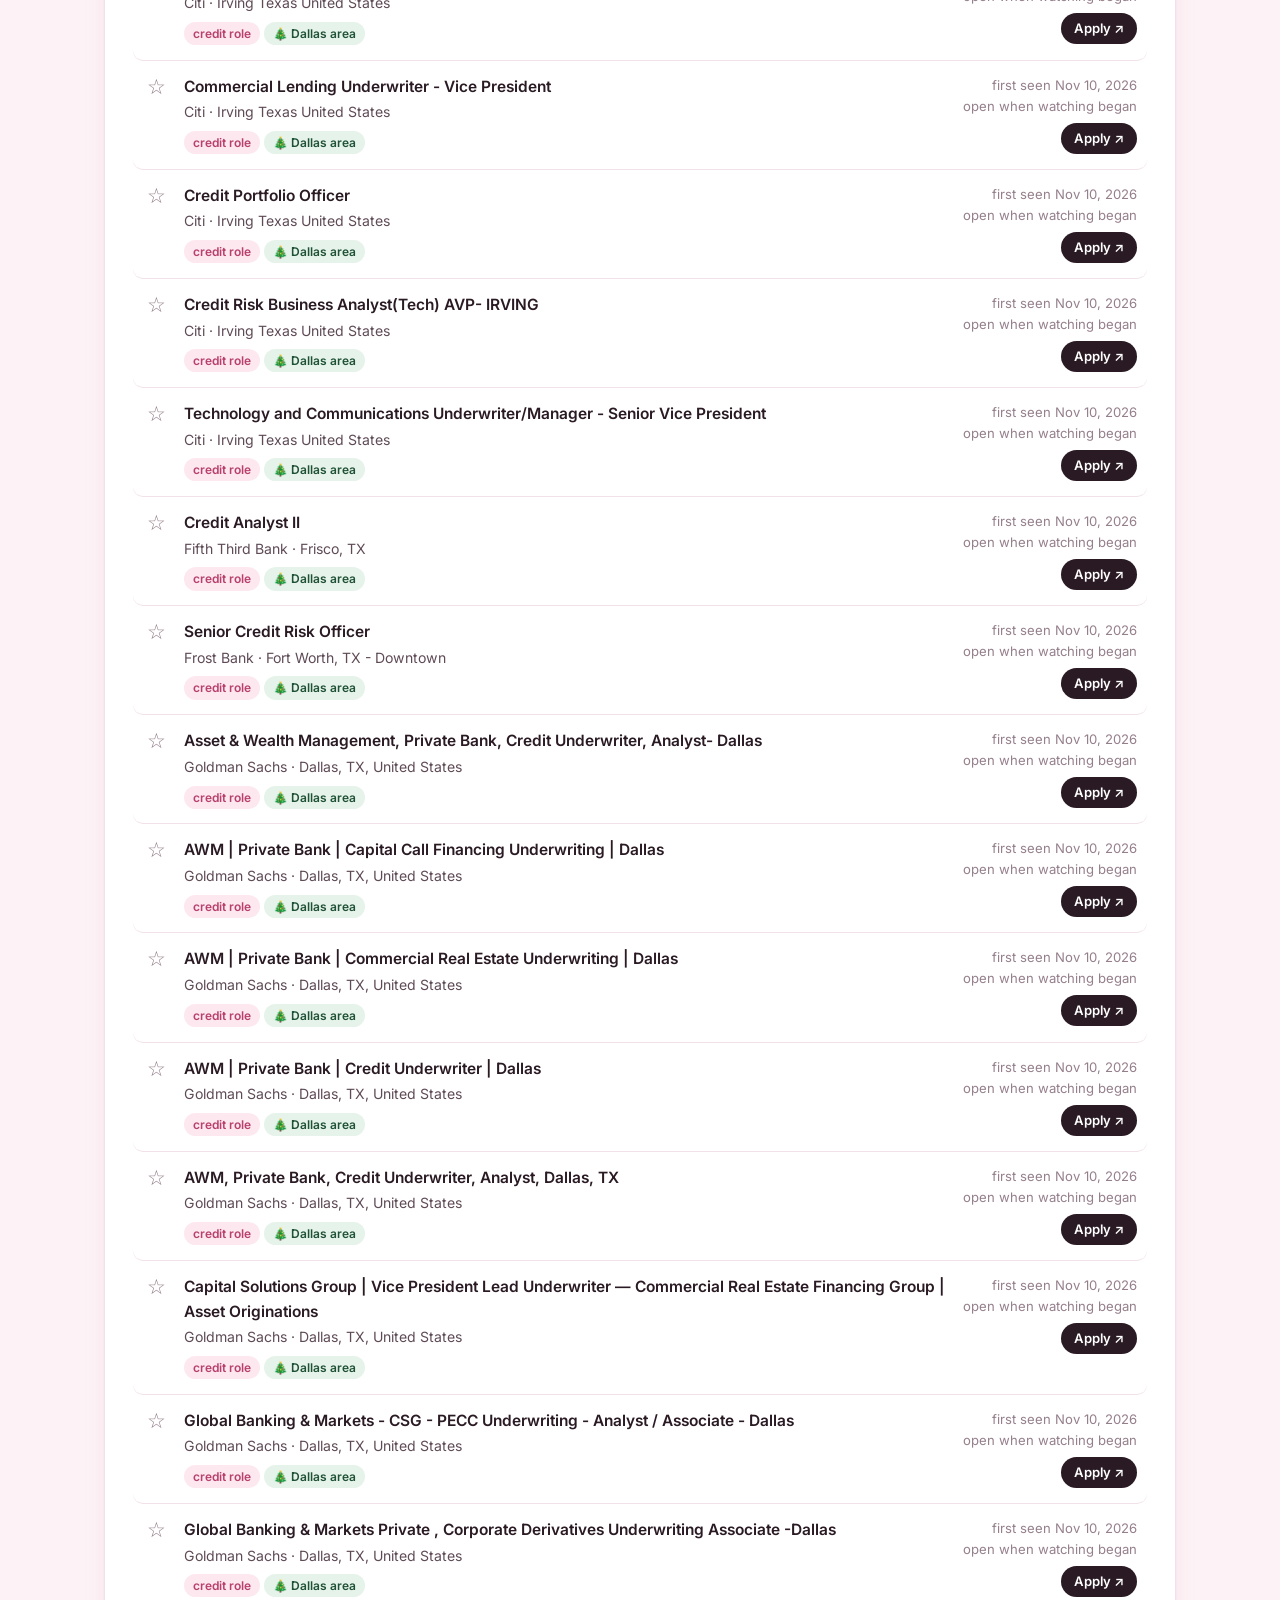
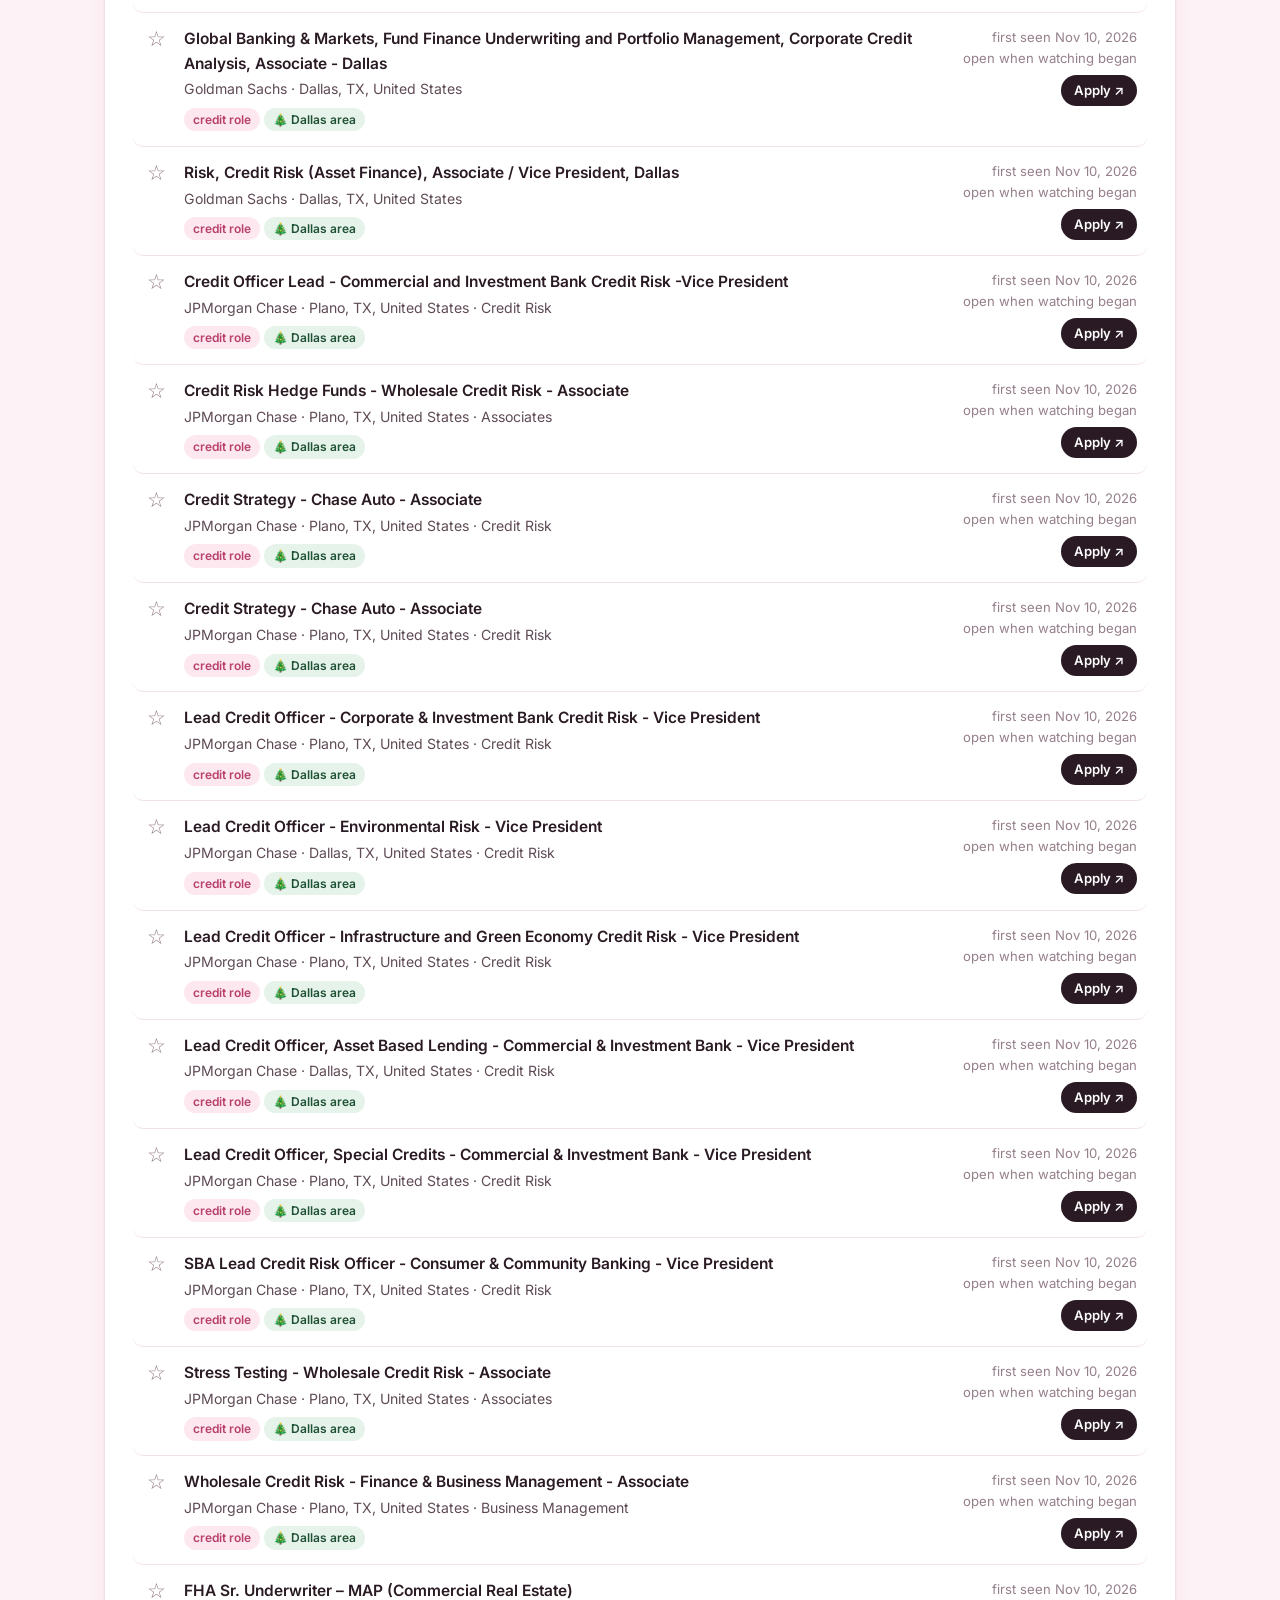
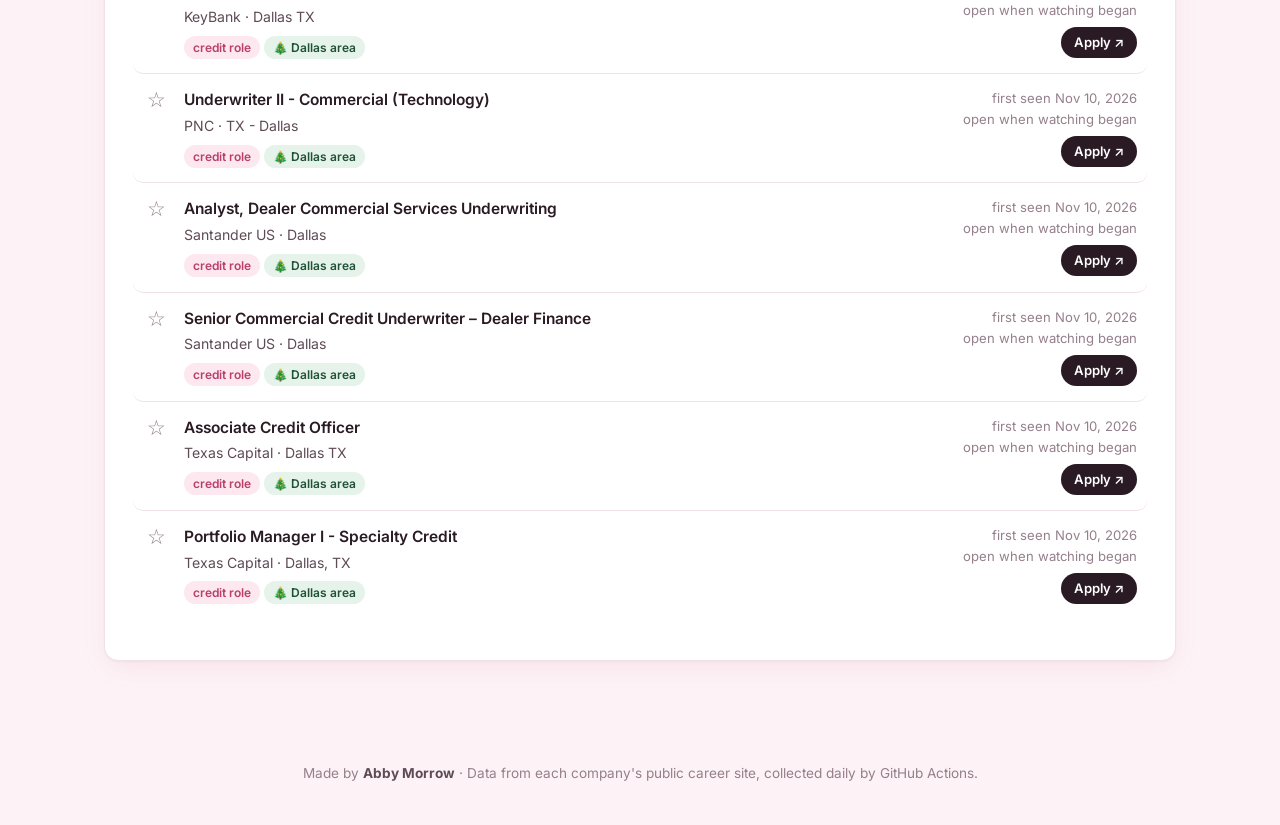
==== commit ea839fc0: "Reword the all-open-jobs tile and the hero in plain words Co-Authored-By: Claude Opus 5.5 <noreply@a" ====
--- a/browse.html
+++ b/browse.html
@@ -63,7 +63,7 @@
   <p style="text-align:center"><button class="btn" id="more" type="button" hidden>Show more</button></p>
 </div>
 </main>
-<footer>Made by <b>Abby Morrow</b> · Data from each employer's public job board, collected daily by GitHub Actions.</footer>
+<footer>Made by <b>Abby Morrow</b> · Data from each company's public career site, collected daily by GitHub Actions.</footer>
 <script src="assets/common.js"></script>
 <script src="assets/charts.js"></script>
 <script src="assets/browse.js"></script>
